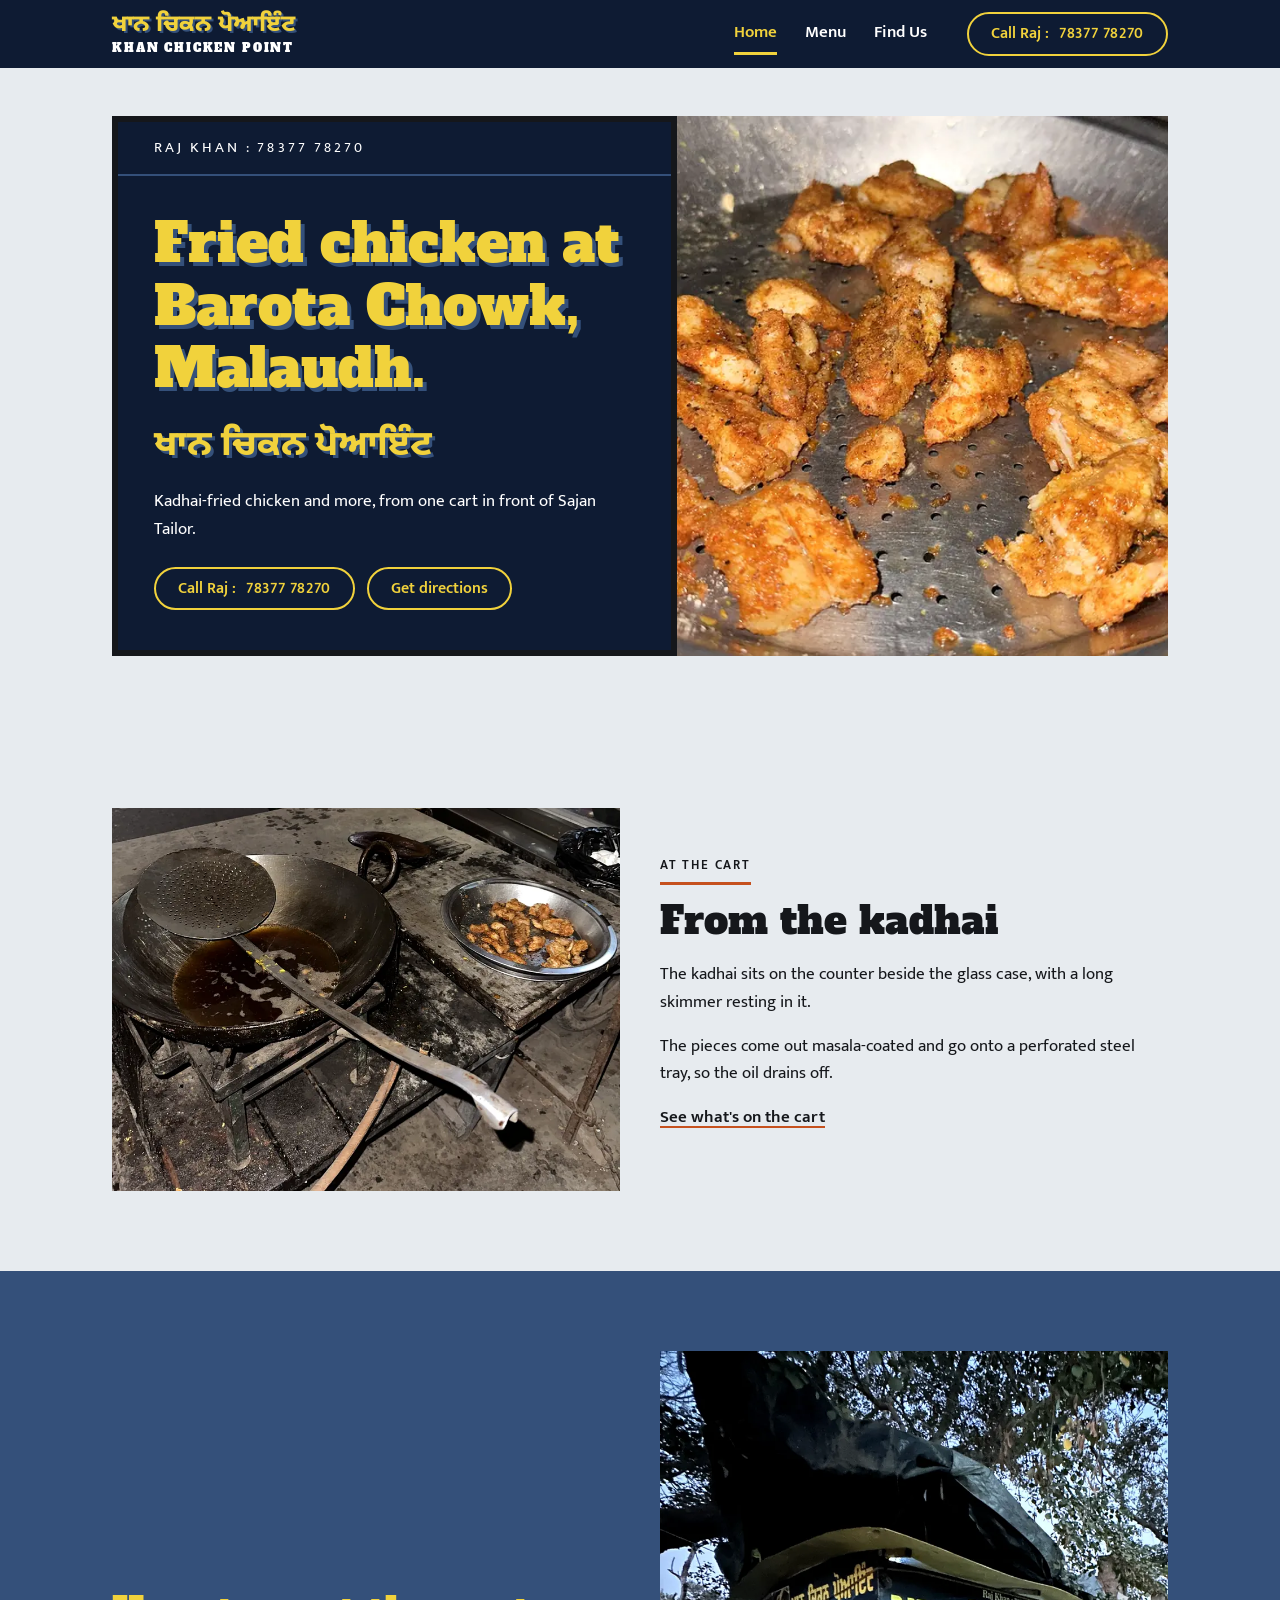
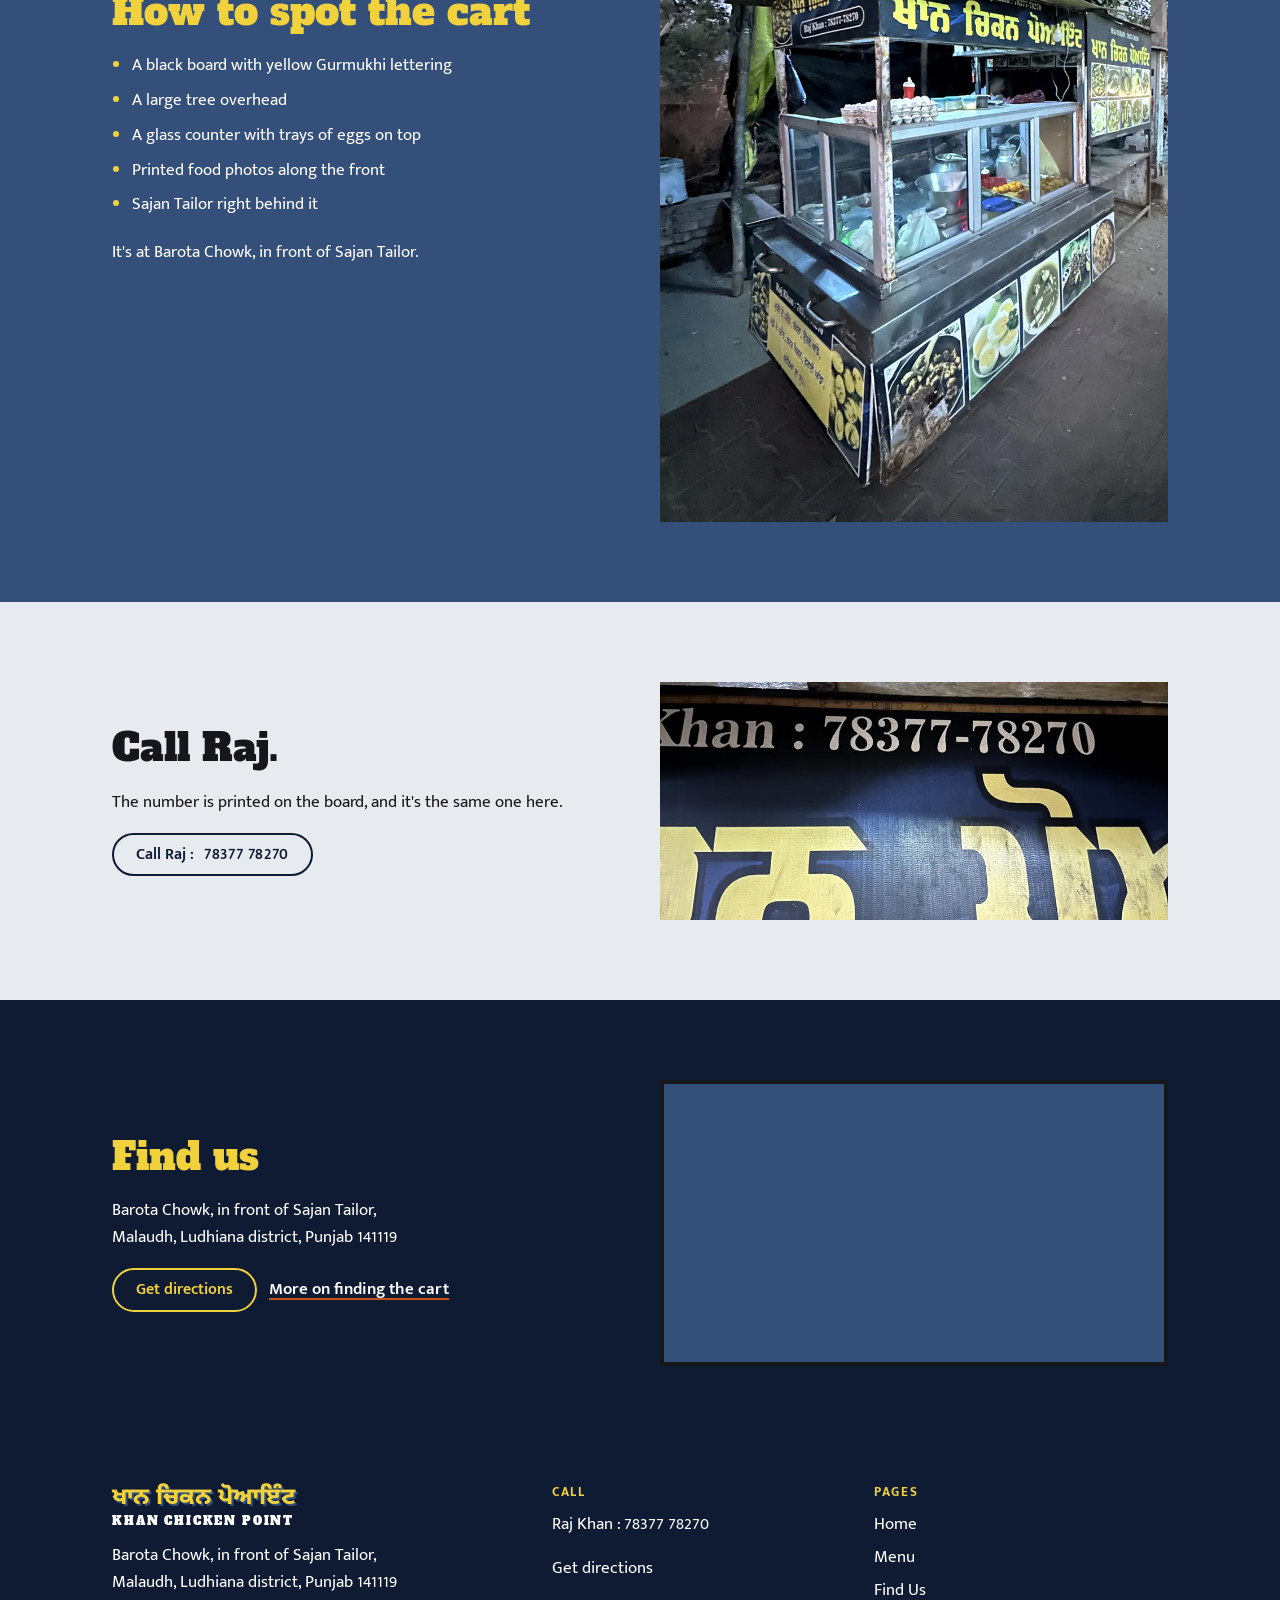
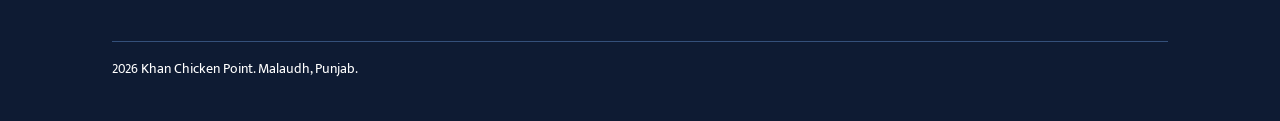
==== index.html @ a9053a90 "Build Khan Chicken Point site: home, menu, find us Co-Authored-By: Claude Sonnet 5.5 <noreply@anthro" ====
<!DOCTYPE html>
<html lang="en">
<head>
<meta charset="utf-8">
<meta name="viewport" content="width=device-width, initial-scale=1">
<title>Khan Chicken Point | Fried Chicken at Barota Chowk, Malaudh</title>
<meta name="description" content="Kadhai-fried chicken and more from one cart at Barota Chowk, Malaudh, in front of Sajan Tailor. Call Raj on 78377 78270.">
<meta property="og:type" content="website">
<meta property="og:title" content="Khan Chicken Point | Fried Chicken at Barota Chowk, Malaudh">
<meta property="og:description" content="Kadhai-fried chicken and more from one cart at Barota Chowk, Malaudh, in front of Sajan Tailor. Call Raj on 78377 78270.">
<meta property="og:image" content="og-image.jpg">
<meta name="twitter:card" content="summary_large_image">
<meta name="twitter:title" content="Khan Chicken Point | Fried Chicken at Barota Chowk, Malaudh">
<meta name="twitter:description" content="Kadhai-fried chicken and more from one cart at Barota Chowk, Malaudh, in front of Sajan Tailor. Call Raj on 78377 78270.">
<meta name="twitter:image" content="og-image.jpg">
<meta name="theme-color" content="#0E1B33">
<link rel="icon" type="image/png" sizes="32x32" href="favicon-32.png">
<link rel="apple-touch-icon" href="apple-touch-icon.png">
<link rel="preconnect" href="https://fonts.googleapis.com">
<link rel="preconnect" href="https://fonts.gstatic.com" crossorigin>
<link href="https://fonts.googleapis.com/css2?family=Alfa+Slab+One&family=Mukta+Mahee:wght@400;600&family=Noto+Sans+Gurmukhi:wght@800&display=swap" rel="stylesheet">
<link rel="stylesheet" href="styles.css">
<script type="application/ld+json">
{
  "@context": "https://schema.org",
  "@type": "FoodEstablishment",
  "name": "Khan Chicken Point",
  "telephone": "+91-78377-78270",
  "image": "og-image.jpg",
  "geo": { "@type": "GeoCoordinates", "latitude": 30.63662, "longitude": 75.93394 },
  "address": {
    "@type": "PostalAddress",
    "streetAddress": "Barota Chowk, in front of Sajan Tailor",
    "addressLocality": "Malaudh",
    "addressRegion": "Punjab",
    "postalCode": "141119",
    "addressCountry": "IN"
  }
}
</script>
</head>
<body>
<a class="skip-link" href="#main">Skip to main content</a>
<header class="site-header">
<div class="wrap">
<!-- FALLBACK WORDMARK: no real logo exists, replace if the client supplies one -->
<a class="wordmark" href="index.html" aria-label="Khan Chicken Point, home"><span class="wm-pa" lang="pa">ਖਾਨ ਚਿਕਨ ਪੋਆਇੰਟ</span><span class="wm-en">KHAN CHICKEN POINT</span></a>
<button class="nav-toggle" type="button" aria-expanded="false" aria-controls="site-nav">Menu</button>
<nav class="site-nav" id="site-nav" aria-label="Main">
<ul>
<li><a href="index.html">Home</a></li>
<li><a href="menu.html">Menu</a></li>
<li><a href="find-us.html">Find Us</a></li>
</ul>
</nav>
<a class="pill header-call" href="tel:+917837778270">Call Raj : <span class="num">78377 78270</span></a>
</div>
</header>
<main id="main">

<section class="hero" aria-labelledby="hero-title">
<div class="wrap">
<div class="hero-grid">
<div class="board">
<div class="board-strip rise">Raj Khan : 78377 78270</div>
<div class="board-body">
<h1 id="hero-title" class="rise d1">Fried chicken at Barota Chowk, Malaudh.</h1>
<p class="name-pa rise d1" lang="pa">ਖਾਨ ਚਿਕਨ ਪੋਆਇੰਟ</p>
<p class="lede rise d2">Kadhai-fried chicken and more, from one cart in front of Sajan Tailor.</p>
<div class="btn-row rise d2">
<a class="pill " href="tel:+917837778270">Call Raj : <span class="num">78377 78270</span></a>
<a class="pill" href="https://www.google.com/maps/dir/?api=1&destination=30.63662,75.93394">Get directions</a>
</div>
</div>
</div>
<picture class="photo hero-photo"><source type="image/webp" srcset="images/masala-fried-chicken-pieces-on-steel-tray-900.webp 900w, images/masala-fried-chicken-pieces-on-steel-tray.webp 1512w" sizes="(min-width: 900px) 45vw, 100vw"><img src="images/masala-fried-chicken-pieces-on-steel-tray.jpg" srcset="images/masala-fried-chicken-pieces-on-steel-tray-900.jpg 900w, images/masala-fried-chicken-pieces-on-steel-tray.jpg 1512w" sizes="(min-width: 900px) 45vw, 100vw" width="1512" height="1040" alt="Masala-coated fried chicken pieces on a perforated steel tray at Khan Chicken Point" loading="eager" fetchpriority="high"></picture>
</div>
</div>
</section>

<section class="section light" aria-labelledby="kadhai-title">
<div class="wrap split reveal">
<picture class="photo "><source type="image/webp" srcset="images/kadhai-and-fried-chicken-tray-on-stall-counter-900.webp 900w, images/kadhai-and-fried-chicken-tray-on-stall-counter.webp 1400w" sizes="(min-width: 700px) 45vw, 100vw"><img src="images/kadhai-and-fried-chicken-tray-on-stall-counter.jpg" srcset="images/kadhai-and-fried-chicken-tray-on-stall-counter-900.jpg 900w, images/kadhai-and-fried-chicken-tray-on-stall-counter.jpg 1400w" sizes="(min-width: 700px) 45vw, 100vw" width="1400" height="1056" alt="Black kadhai with a long-handled skimmer on the stall counter, and a steel tray of fried chicken beside it" loading="lazy"></picture>
<div>
<span class="eyebrow">At the cart</span>
<h2 id="kadhai-title">From the kadhai</h2>
<p>The kadhai sits on the counter beside the glass case, with a long skimmer resting in it.</p>
<p>The pieces come out masala-coated and go onto a perforated steel tray, so the oil drains off.</p>
<p><a class="link-plain" href="menu.html">See what's on the cart</a></p>
</div>
</div>
</section>

<section class="section dusk-bg" aria-labelledby="spot-title">
<div class="wrap split flip reveal">
<picture class="photo "><source type="image/webp" srcset="images/khan-chicken-point-stall-at-barota-chowk-dusk.webp 900w" sizes="(min-width: 700px) 40vw, 100vw"><img src="images/khan-chicken-point-stall-at-barota-chowk-dusk.jpg" srcset="images/khan-chicken-point-stall-at-barota-chowk-dusk.jpg 900w" sizes="(min-width: 700px) 40vw, 100vw" width="900" height="1366" alt="Khan Chicken Point cart under a big tree at Barota Chowk, with a black board and yellow Gurmukhi lettering" loading="lazy"></picture>
<div>
<h2 id="spot-title">How to spot the cart</h2>
<ul class="spot-list">
<li>A black board with yellow Gurmukhi lettering</li>
<li>A large tree overhead</li>
<li>A glass counter with trays of eggs on top</li>
<li>Printed food photos along the front</li>
<li>Sajan Tailor right behind it</li>
</ul>
<p>It's at Barota Chowk, in front of Sajan Tailor.</p>
</div>
</div>
</section>

<section class="section light" aria-labelledby="call-title">
<div class="wrap split reveal">
<div>
<h2 id="call-title">Call Raj.</h2>
<p>The number is printed on the board, and it's the same one here.</p>
<a class="pill pill-dark" href="tel:+917837778270">Call Raj : <span class="num">78377 78270</span></a>
</div>
<picture class="photo "><source type="image/webp" srcset="images/khan-chicken-point-board-with-phone-number-900.webp 900w, images/khan-chicken-point-board-with-phone-number.webp 1400w" sizes="(min-width: 700px) 45vw, 100vw"><img src="images/khan-chicken-point-board-with-phone-number.jpg" srcset="images/khan-chicken-point-board-with-phone-number-900.jpg 900w, images/khan-chicken-point-board-with-phone-number.jpg 1400w" sizes="(min-width: 700px) 45vw, 100vw" width="1400" height="657" alt="Close-up of the Khan Chicken Point board with the phone number 78377-78270 above the yellow lettering" loading="lazy"></picture>
</div>
</section>

<section class="section navy" aria-labelledby="find-title">
<div class="wrap split reveal">
<div>
<h2 id="find-title">Find us</h2>
<address class="address">Barota Chowk, in front of Sajan Tailor,<br>Malaudh, Ludhiana district, Punjab 141119</address>
<div class="btn-row">
<a class="pill" href="https://www.google.com/maps/dir/?api=1&destination=30.63662,75.93394">Get directions</a>
<a class="link-plain" href="find-us.html">More on finding the cart</a>
</div>
</div>
<div class="map-wrap"><iframe src="https://www.google.com/maps?q=30.63662,75.93394&output=embed" title="Map showing Khan Chicken Point at Barota Chowk, Malaudh" loading="lazy" referrerpolicy="no-referrer-when-downgrade" allowfullscreen></iframe></div>
</div>
</section>

</main>
<footer class="site-footer">
<div class="wrap">
<div class="footer-grid">
<div>
<!-- FALLBACK WORDMARK: no real logo exists, replace if the client supplies one -->
<p class="wordmark foot-mark"><span class="wm-pa" lang="pa">ਖਾਨ ਚਿਕਨ ਪੋਆਇੰਟ</span><span class="wm-en">KHAN CHICKEN POINT</span></p>
<address class="address">Barota Chowk, in front of Sajan Tailor,<br>Malaudh, Ludhiana district, Punjab 141119</address>
</div>
<div>
<h2>Call</h2>
<p><a href="tel:+917837778270">Raj Khan : 78377 78270</a></p>
<p><a href="https://www.google.com/maps/dir/?api=1&destination=30.63662,75.93394">Get directions</a></p>
</div>
<div>
<h2>Pages</h2>
<ul>
<li><a href="index.html">Home</a></li>
<li><a href="menu.html">Menu</a></li>
<li><a href="find-us.html">Find Us</a></li>
</ul>
</div>
</div>
<p class="legal">2026 Khan Chicken Point. Malaudh, Punjab.</p>
</div>
</footer>
<div class="call-bar">
<a class="pill " href="tel:+917837778270">Call Raj : <span class="num">78377 78270</span></a>
</div>
<script src="main.js" defer></script>
</body>
</html>
---- styles.css ----
/* Khan Chicken Point. Palette sampled from the cart: board, sign lettering, dusk sky, steel counter, masala coating, iron kadhai. */
:root {
  --board-navy: #0E1B33;
  --sign-yellow: #F1D23C;
  --dusk: #34507A;
  --steel: #E7EBEF;
  --masala: #C6511E;
  --kadhai: #15171B;
  --white: #FFFFFF;
  --maxw: 1120px;
  --gutter: 20px;
  --font-display: "Alfa Slab One", "Rockwell", "Georgia", serif;
  --font-gurmukhi: "Noto Sans Gurmukhi", "Mukta Mahee", "Raavi", sans-serif;
  --font-body: "Mukta Mahee", "Noto Sans Gurmukhi", "Raavi", system-ui, sans-serif;
}

*, *::before, *::after { box-sizing: border-box; }
html { -webkit-text-size-adjust: 100%; }
body {
  margin: 0;
  background: var(--steel);
  color: var(--kadhai);
  font-family: var(--font-body);
  font-size: 1.0625rem;
  line-height: 1.6;
}
img, picture { display: block; max-width: 100%; height: auto; }
a { color: inherit; }
h1, h2, h3 { margin: 0; line-height: 1.15; }
p { margin: 0 0 1em; }
[lang="pa"] { font-family: var(--font-gurmukhi); }

:focus-visible { outline: 3px solid var(--sign-yellow); outline-offset: 3px; }
.on-light :focus-visible, .light :focus-visible { outline-color: var(--board-navy); }

.skip-link {
  position: absolute; left: 8px; top: -60px; z-index: 100;
  background: var(--sign-yellow); color: var(--board-navy);
  padding: 10px 16px; font-weight: 600; text-decoration: none;
}
.skip-link:focus { top: 8px; }

.wrap { width: 100%; max-width: var(--maxw); margin: 0 auto; padding: 0 var(--gutter); }

/* ---------- Header ---------- */
.site-header { background: var(--board-navy); color: var(--white); position: relative; z-index: 20; }
.site-header .wrap { display: flex; align-items: center; justify-content: space-between; gap: 16px; min-height: 68px; }

.wordmark { display: inline-flex; flex-direction: column; text-decoration: none; line-height: 1; color: var(--sign-yellow); }
.wordmark .wm-pa {
  font-family: var(--font-gurmukhi); font-weight: 800; font-size: 1.45rem;
  text-shadow: 2px 2px 0 var(--dusk); letter-spacing: .01em;
}
.wordmark .wm-en {
  font-family: var(--font-display); font-size: .72rem; letter-spacing: .16em;
  color: var(--white); margin-top: 6px;
}

.nav-toggle {
  background: transparent; border: 2px solid var(--sign-yellow); color: var(--sign-yellow);
  font: 600 1rem var(--font-body); padding: 6px 14px; border-radius: 999px; cursor: pointer;
}
.nav-toggle[aria-expanded="true"] { background: var(--sign-yellow); color: var(--board-navy); }

.site-nav { display: none; position: absolute; left: 0; right: 0; top: 100%; background: var(--board-navy); border-top: 1px solid var(--dusk); padding: 8px var(--gutter) 20px; }
.site-nav.is-open { display: block; }
.site-nav ul { list-style: none; margin: 0; padding: 0; }
.site-nav a { display: block; padding: 14px 0; text-decoration: none; font-weight: 600; border-bottom: 1px solid var(--dusk); }
.site-nav a[aria-current="page"] { color: var(--sign-yellow); }
.site-nav a:hover { color: var(--sign-yellow); }
.pill.header-call { display: none; }

/* ---------- Buttons ---------- */
.pill {
  display: inline-flex; align-items: center; gap: 10px; flex-wrap: wrap;
  padding: 10px 22px; border: 2px solid var(--sign-yellow); border-radius: 999px;
  color: var(--sign-yellow); background: transparent; text-decoration: none;
  font-weight: 600; font-size: 1rem; line-height: 1.2;
  transition: background-color .2s, color .2s;
}
.pill:hover { background: var(--sign-yellow); color: var(--board-navy); }
.pill-dark { color: var(--board-navy); border-color: var(--board-navy); }
.pill-dark:hover { background: var(--board-navy); color: var(--sign-yellow); }
.pill .num { letter-spacing: .04em; }
.btn-row { display: flex; flex-wrap: wrap; gap: 12px; align-items: center; }
.link-plain { font-weight: 600; text-decoration: underline; text-decoration-thickness: 2px; text-underline-offset: 4px; text-decoration-color: var(--masala); transition: text-decoration-color .2s; }
.link-plain:hover { text-decoration-color: currentColor; }

/* ---------- Sections ---------- */
.section { padding: 56px 0; }
.light { background: var(--steel); color: var(--kadhai); }
.navy { background: var(--board-navy); color: var(--white); }
.dusk-bg { background: var(--dusk); color: var(--white); }
.eyebrow {
  display: inline-block; font-size: .8rem; font-weight: 600; letter-spacing: .14em; text-transform: uppercase;
  padding-bottom: 6px; margin-bottom: 14px; border-bottom: 3px solid var(--masala);
}
.eyebrow[lang="pa"] { letter-spacing: .02em; text-transform: none; font-size: 1.05rem; font-weight: 800; }
.section h2 { font-family: var(--font-display); font-weight: 400; font-size: clamp(1.7rem, 5vw, 2.4rem); margin-bottom: 18px; }
.navy h2, .dusk-bg h2 { color: var(--sign-yellow); }
.split { display: grid; gap: 28px; align-items: center; }
.photo { width: 100%; }
.photo img { width: 100%; }
.caption { font-size: .9rem; margin: 8px 0 0; opacity: .85; }
.spot-list { margin: 0 0 1.2em; padding-left: 1.2em; }
.spot-list li { margin-bottom: .45em; }
.spot-list li::marker { color: var(--sign-yellow); }

/* ---------- The Board (hero) ---------- */
.hero { background: var(--steel); padding: 28px 0 48px; }
.board { background: var(--board-navy); color: var(--white); border: 6px solid var(--kadhai); }
.board-strip {
  padding: 12px 20px; border-bottom: 2px solid var(--dusk);
  font-size: .95rem; letter-spacing: .2em; text-transform: uppercase;
}
.board-body { padding: 28px 20px 32px; }
.board h1 {
  font-family: var(--font-display); font-weight: 400; color: var(--sign-yellow);
  font-size: clamp(2rem, 8.5vw, 3.4rem); text-shadow: 4px 4px 0 var(--dusk); margin-bottom: 18px;
}
.board .name-pa {
  font-family: var(--font-gurmukhi); font-weight: 800; font-size: clamp(1.5rem, 5vw, 2.2rem);
  color: var(--sign-yellow); text-shadow: 3px 3px 0 var(--dusk); margin: 0 0 14px;
}
.board .lede { max-width: 34em; margin-bottom: 24px; }
.hero-photo { margin-top: 20px; }
.hero-photo img { width: 100%; }

/* ---------- Page titles ---------- */
.page-title { font-family: var(--font-display); font-weight: 400; font-size: clamp(2rem, 8vw, 3.2rem); color: var(--sign-yellow); text-shadow: 4px 4px 0 var(--dusk); }
.page-title.with-gap { margin-bottom: 28px; }
.after-title { margin-top: 16px; }
.top-gap { margin-top: 24px; }
.flush-top { padding-top: 0; }
.narrow { max-width: 880px; }
.foot-mark { margin: 0 0 14px; }

.photo-pair { display: grid; gap: 20px; margin-top: 28px; }
.photo-pair figure { margin: 0; }
.photo-pair .caption a { text-decoration-color: var(--masala); text-underline-offset: 3px; }
@media (min-width: 700px) { .photo-pair { grid-template-columns: 1fr 1fr; } }

/* ---------- Map ---------- */
.map-wrap { position: relative; width: 100%; aspect-ratio: 4 / 3; background: var(--dusk); border: 4px solid var(--kadhai); }
.map-wrap iframe { position: absolute; inset: 0; width: 100%; height: 100%; border: 0; }
.address { font-style: normal; margin: 0 0 1em; }
.address strong { font-weight: 600; }

/* ---------- Menu ---------- */
.menu-list { list-style: none; margin: 0 0 24px; padding: 0; border-top: 3px solid var(--kadhai); }
.menu-item { display: flex; justify-content: space-between; gap: 16px; padding: 16px 0; border-bottom: 1px solid var(--dusk); }
.menu-item h3 { font-family: var(--font-display); font-weight: 400; font-size: 1.3rem; margin-bottom: 4px; }
.menu-item p { margin: 0; }
.price { font-weight: 600; white-space: nowrap; }
.price:empty { display: none; }

/* ---------- Footer ---------- */
.site-footer { background: var(--board-navy); color: var(--white); padding: 40px 0 calc(40px + 84px + env(safe-area-inset-bottom)); }
.footer-grid { display: grid; gap: 28px; }
.site-footer h2 { font-family: var(--font-body); font-size: .8rem; letter-spacing: .14em; text-transform: uppercase; color: var(--sign-yellow); margin-bottom: 10px; }
.site-footer ul { list-style: none; margin: 0; padding: 0; }
.site-footer li { margin-bottom: 6px; }
.site-footer a { text-decoration: none; }
.site-footer a:hover { text-decoration: underline; text-decoration-color: var(--masala); text-decoration-thickness: 2px; text-underline-offset: 4px; }
.legal { margin: 28px 0 0; padding-top: 16px; border-top: 1px solid var(--dusk); font-size: .9rem; }

/* ---------- Mobile call bar ---------- */
.call-bar {
  position: fixed; left: 0; right: 0; bottom: 0; z-index: 50;
  background: var(--board-navy); border-top: 2px solid var(--dusk);
  padding: 12px var(--gutter) calc(12px + env(safe-area-inset-bottom));
  display: flex; justify-content: center;
}
.call-bar .pill { width: 100%; max-width: 420px; justify-content: center; }

/* ---------- Motion ---------- */
.js-motion .rise { animation: rise .6s ease-out both; }
.js-motion .rise.d1 { animation-delay: .1s; }
.js-motion .rise.d2 { animation-delay: .2s; }
@keyframes rise { from { opacity: 0; transform: translateY(8px); } to { opacity: 1; transform: none; } }
.reveal.reveal-pending { opacity: 0; transform: translateY(8px); }
.reveal { transition: opacity .6s ease-out, transform .6s ease-out; }

@media (prefers-reduced-motion: reduce) {
  *, *::before, *::after { animation: none !important; transition: none !important; scroll-behavior: auto !important; }
  .reveal.reveal-pending { opacity: 1; transform: none; }
}

/* ---------- Tablet ---------- */
@media (min-width: 700px) {
  .map-wrap { aspect-ratio: 16 / 9; }
  .split { grid-template-columns: 1fr 1fr; gap: 40px; }
  .footer-grid { grid-template-columns: 1.4fr 1fr 1fr; }
  .board-body { padding: 36px 36px 40px; }
  .board-strip { padding: 14px 36px; }
}

/* ---------- Desktop ---------- */
@media (min-width: 900px) {
  :root { --gutter: 32px; }
  .nav-toggle { display: none; }
  .site-nav { display: block; position: static; background: transparent; border: 0; padding: 0; margin-left: auto; }
  .site-nav ul { display: flex; gap: 28px; }
  .site-nav a { border: 0; padding: 6px 0; }
  .site-nav a[aria-current="page"] { border-bottom: 3px solid var(--sign-yellow); }
  .pill.header-call { display: inline-flex; margin-left: 24px; }
  .call-bar { display: none; }
  .site-footer { padding-bottom: 40px; }
  .section { padding: 80px 0; }
  .hero { padding: 48px 0 72px; }
  .hero-grid { display: grid; grid-template-columns: 1.15fr 1fr; gap: 0; align-items: stretch; }
  .hero-photo { margin-top: 0; }
  .hero-photo img { height: 100%; object-fit: cover; }
  .split.flip > :first-child { order: 2; }
}
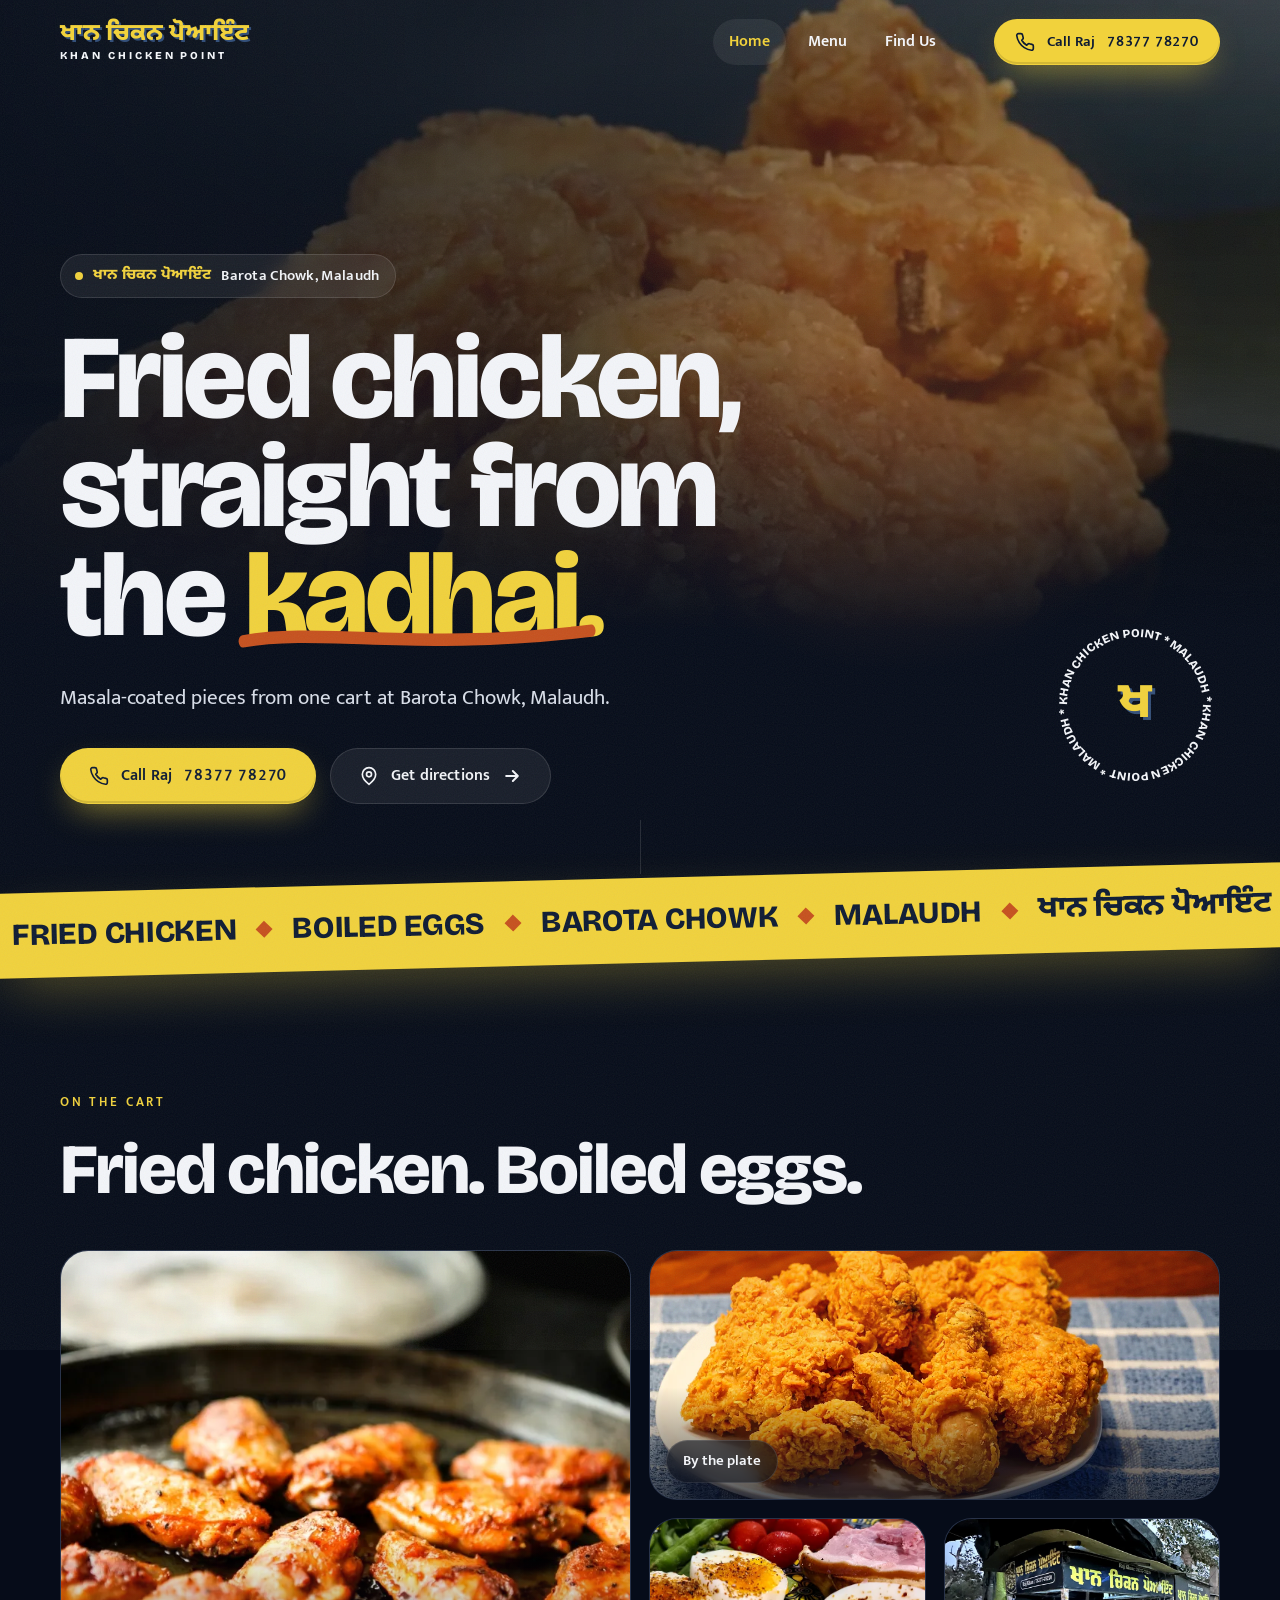
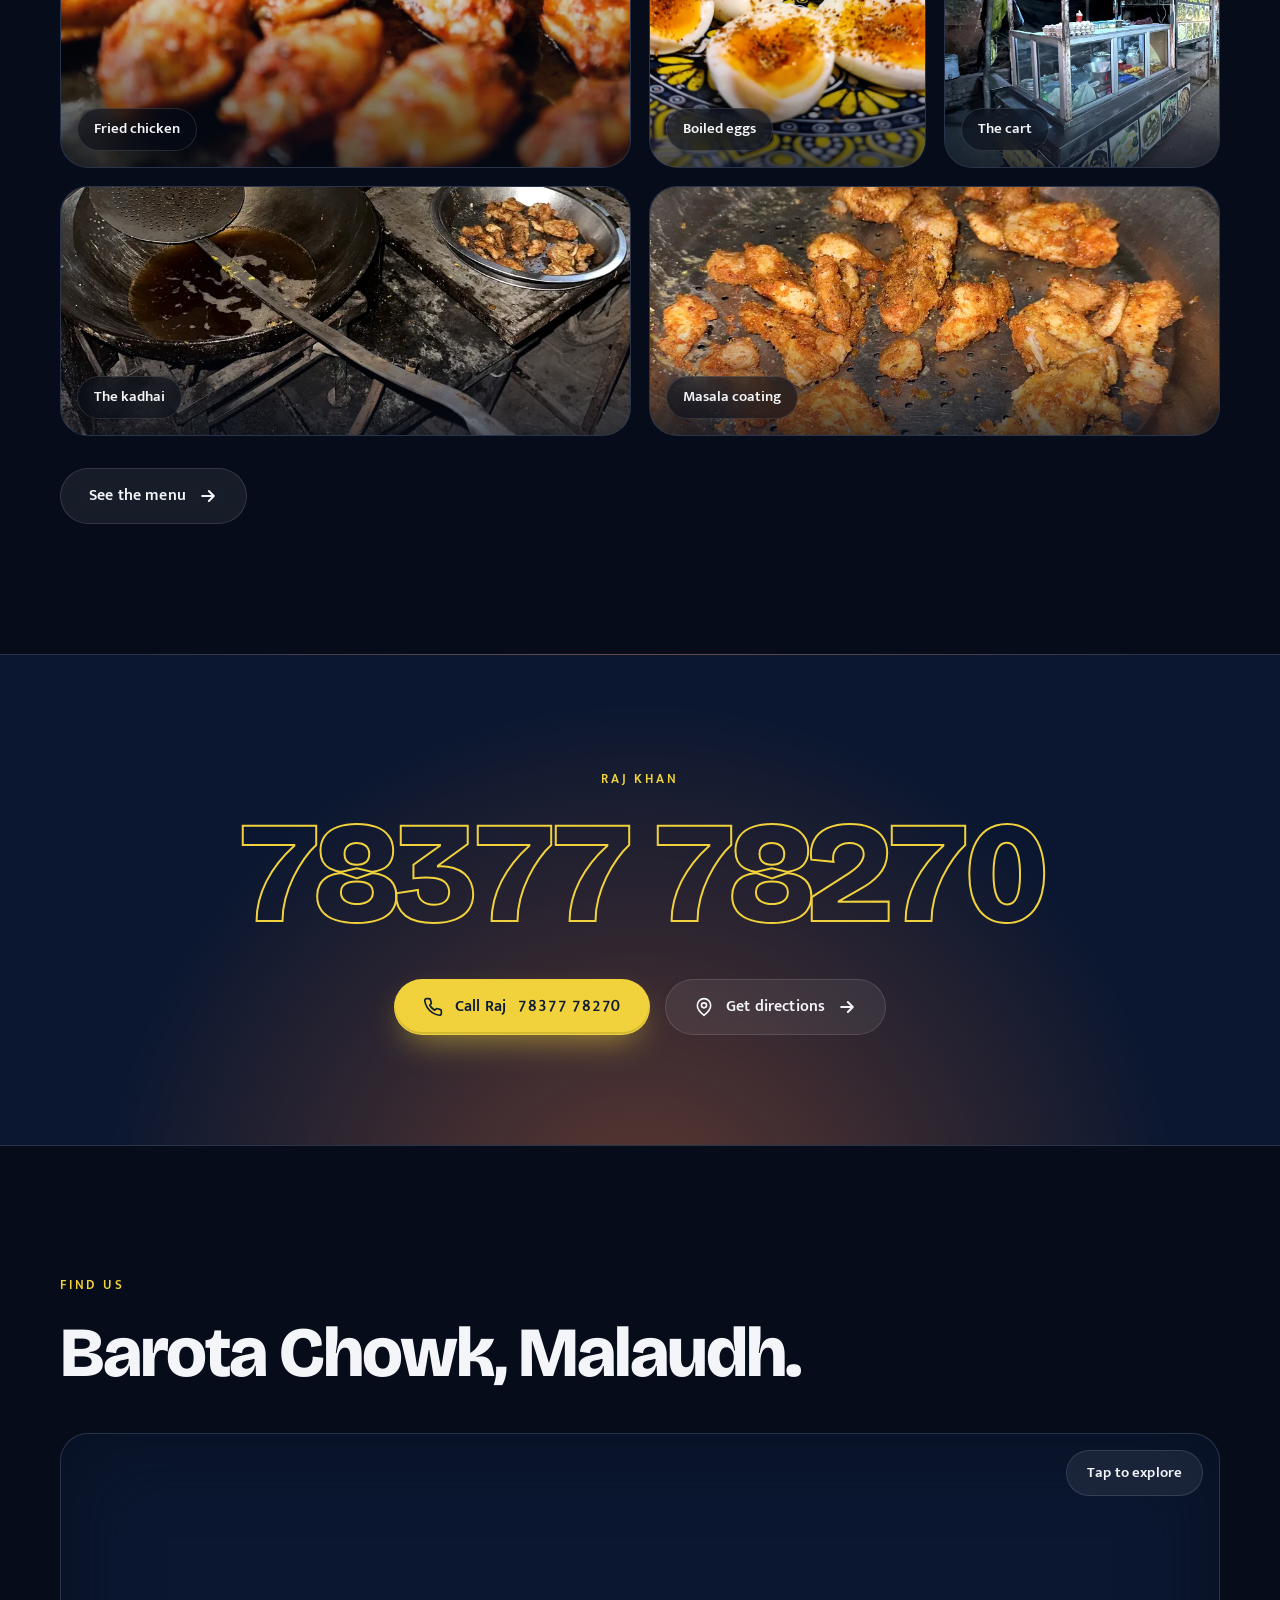
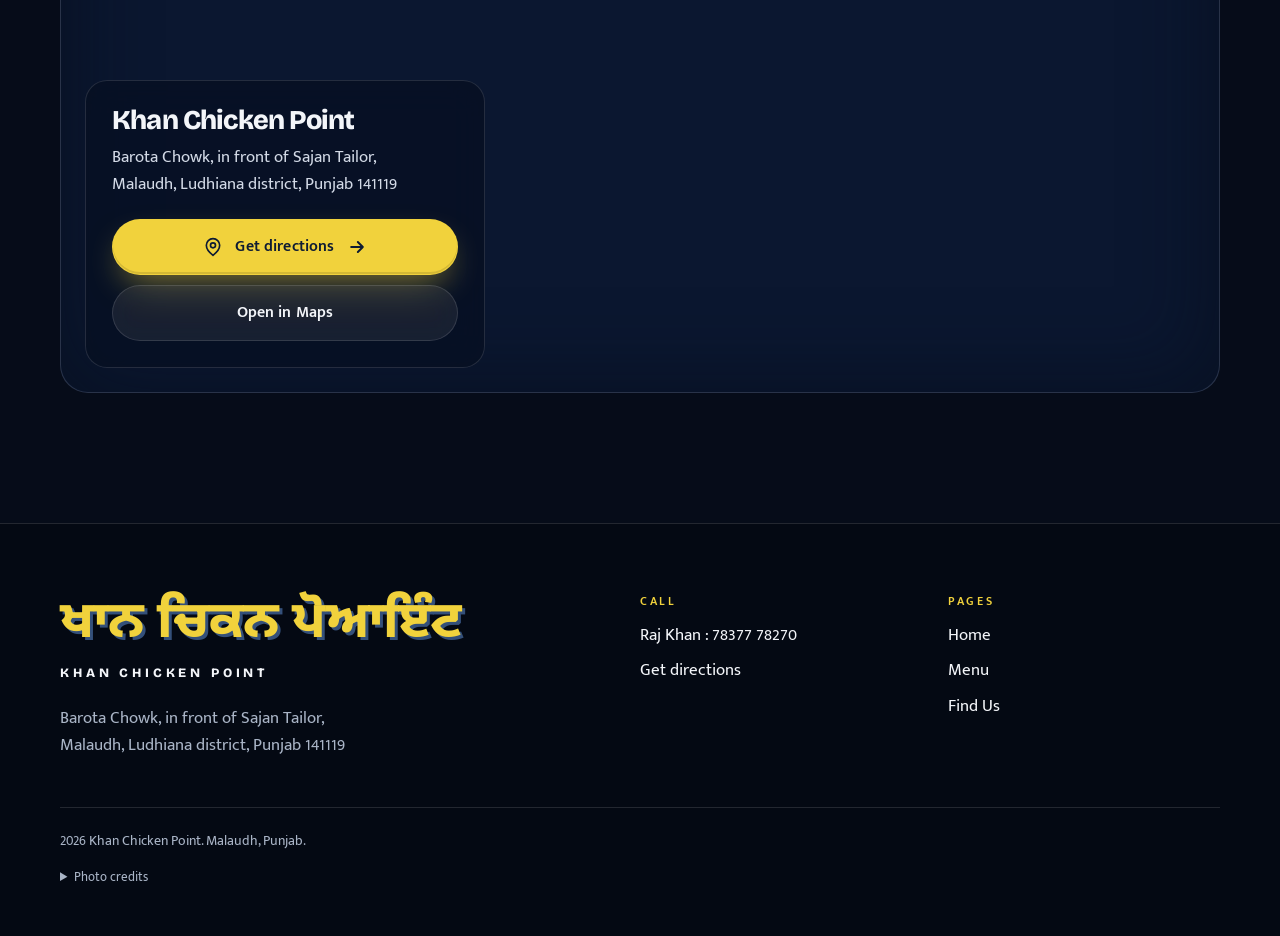
==== commit 74758d84: "Redesign: dark premium look, motion, dark map card, fried chicken photos Co-Authored-By: Claude Sonn" ====
--- a/index.html
+++ b/index.html
@@ -4,21 +4,21 @@
 <meta charset="utf-8">
 <meta name="viewport" content="width=device-width, initial-scale=1">
 <title>Khan Chicken Point | Fried Chicken at Barota Chowk, Malaudh</title>
-<meta name="description" content="Kadhai-fried chicken and more from one cart at Barota Chowk, Malaudh, in front of Sajan Tailor. Call Raj on 78377 78270.">
+<meta name="description" content="Kadhai-fried chicken and more from one cart at Barota Chowk, Malaudh. Call Raj on 78377 78270.">
 <meta property="og:type" content="website">
 <meta property="og:title" content="Khan Chicken Point | Fried Chicken at Barota Chowk, Malaudh">
-<meta property="og:description" content="Kadhai-fried chicken and more from one cart at Barota Chowk, Malaudh, in front of Sajan Tailor. Call Raj on 78377 78270.">
+<meta property="og:description" content="Kadhai-fried chicken and more from one cart at Barota Chowk, Malaudh. Call Raj on 78377 78270.">
 <meta property="og:image" content="og-image.jpg">
 <meta name="twitter:card" content="summary_large_image">
 <meta name="twitter:title" content="Khan Chicken Point | Fried Chicken at Barota Chowk, Malaudh">
-<meta name="twitter:description" content="Kadhai-fried chicken and more from one cart at Barota Chowk, Malaudh, in front of Sajan Tailor. Call Raj on 78377 78270.">
+<meta name="twitter:description" content="Kadhai-fried chicken and more from one cart at Barota Chowk, Malaudh. Call Raj on 78377 78270.">
 <meta name="twitter:image" content="og-image.jpg">
-<meta name="theme-color" content="#0E1B33">
+<meta name="theme-color" content="#060C19">
 <link rel="icon" type="image/png" sizes="32x32" href="favicon-32.png">
 <link rel="apple-touch-icon" href="apple-touch-icon.png">
 <link rel="preconnect" href="https://fonts.googleapis.com">
 <link rel="preconnect" href="https://fonts.gstatic.com" crossorigin>
-<link href="https://fonts.googleapis.com/css2?family=Alfa+Slab+One&family=Mukta+Mahee:wght@400;600&family=Noto+Sans+Gurmukhi:wght@800&display=swap" rel="stylesheet">
+<link href="https://fonts.googleapis.com/css2?family=Bricolage+Grotesque:wght@600;800&family=Mukta+Mahee:wght@400;600&family=Noto+Sans+Gurmukhi:wght@800&display=swap" rel="stylesheet">
 <link rel="stylesheet" href="styles.css">
 <script type="application/ld+json">
 {
@@ -41,11 +41,11 @@
 </head>
 <body>
 <a class="skip-link" href="#main">Skip to main content</a>
+<div class="progress" aria-hidden="true"></div>
 <header class="site-header">
 <div class="wrap">
 <!-- FALLBACK WORDMARK: no real logo exists, replace if the client supplies one -->
 <a class="wordmark" href="index.html" aria-label="Khan Chicken Point, home"><span class="wm-pa" lang="pa">ਖਾਨ ਚਿਕਨ ਪੋਆਇੰਟ</span><span class="wm-en">KHAN CHICKEN POINT</span></a>
-<button class="nav-toggle" type="button" aria-expanded="false" aria-controls="site-nav">Menu</button>
 <nav class="site-nav" id="site-nav" aria-label="Main">
 <ul>
 <li><a href="index.html">Home</a></li>
@@ -53,83 +53,86 @@
 <li><a href="find-us.html">Find Us</a></li>
 </ul>
 </nav>
-<a class="pill header-call" href="tel:+917837778270">Call Raj : <span class="num">78377 78270</span></a>
+<a class="btn btn-primary btn-sm header-call" href="tel:+917837778270"><svg class="ico" viewBox="0 0 24 24" fill="none" stroke="currentColor" stroke-width="2" stroke-linecap="round" stroke-linejoin="round" aria-hidden="true"><path d="M22 16.9v3a2 2 0 0 1-2.2 2 19.8 19.8 0 0 1-8.6-3.1 19.5 19.5 0 0 1-6-6A19.8 19.8 0 0 1 2.1 4.2 2 2 0 0 1 4.1 2h3a2 2 0 0 1 2 1.7c.1 1 .4 1.9.7 2.8a2 2 0 0 1-.5 2.1L8.1 9.9a16 16 0 0 0 6 6l1.3-1.3a2 2 0 0 1 2.1-.4c.9.3 1.8.6 2.8.7a2 2 0 0 1 1.7 2z"/></svg><span>Call Raj</span><span class="num">78377 78270</span></a>
+<button class="nav-toggle" type="button" aria-expanded="false" aria-controls="site-nav"><span class="bars" aria-hidden="true"></span><span class="visually-hidden">Open menu</span></button>
 </div>
 </header>
 <main id="main">
 
 <section class="hero" aria-labelledby="hero-title">
+<div class="hero-media"><picture><source type="image/webp" srcset="images/hero-fried-chicken-closeup.webp 1024w" sizes="100vw"><img src="images/hero-fried-chicken-closeup.jpg" srcset="images/hero-fried-chicken-closeup.jpg 1024w" sizes="100vw" width="1024" height="692" alt="Close-up of golden fried chicken pieces on a dark surface" loading="eager" fetchpriority="high"></picture></div>
 <div class="wrap">
-<div class="hero-grid">
-<div class="board">
-<div class="board-strip rise">Raj Khan : 78377 78270</div>
-<div class="board-body">
-<h1 id="hero-title" class="rise d1">Fried chicken at Barota Chowk, Malaudh.</h1>
-<p class="name-pa rise d1" lang="pa">ਖਾਨ ਚਿਕਨ ਪੋਆਇੰਟ</p>
-<p class="lede rise d2">Kadhai-fried chicken and more, from one cart in front of Sajan Tailor.</p>
-<div class="btn-row rise d2">
-<a class="pill " href="tel:+917837778270">Call Raj : <span class="num">78377 78270</span></a>
-<a class="pill" href="https://www.google.com/maps/dir/?api=1&destination=30.63662,75.93394">Get directions</a>
+<div class="chip rise d1"><span class="dot"></span><span lang="pa">ਖਾਨ ਚਿਕਨ ਪੋਆਇੰਟ</span><span>Barota Chowk, Malaudh</span></div>
+<h1 id="hero-title"><span class="line"><span>Fried chicken,</span></span><span class="line"><span>straight from</span></span><span class="line"><span>the <em>kadhai.<svg viewBox="0 0 300 20" preserveAspectRatio="none" aria-hidden="true"><path d="M4 12 C 70 4, 150 18, 296 6"/></svg></em></span></span></h1>
+<p class="sub rise d2">Masala-coated pieces from one cart at Barota Chowk, Malaudh.</p>
+<div class="btn-row rise d3">
+<a class="btn btn-primary pulse" href="tel:+917837778270"><svg class="ico" viewBox="0 0 24 24" fill="none" stroke="currentColor" stroke-width="2" stroke-linecap="round" stroke-linejoin="round" aria-hidden="true"><path d="M22 16.9v3a2 2 0 0 1-2.2 2 19.8 19.8 0 0 1-8.6-3.1 19.5 19.5 0 0 1-6-6A19.8 19.8 0 0 1 2.1 4.2 2 2 0 0 1 4.1 2h3a2 2 0 0 1 2 1.7c.1 1 .4 1.9.7 2.8a2 2 0 0 1-.5 2.1L8.1 9.9a16 16 0 0 0 6 6l1.3-1.3a2 2 0 0 1 2.1-.4c.9.3 1.8.6 2.8.7a2 2 0 0 1 1.7 2z"/></svg><span>Call Raj</span><span class="num">78377 78270</span></a>
+<a class="btn btn-ghost" href="https://www.google.com/maps/dir/?api=1&destination=30.63662,75.93394"><svg class="ico" viewBox="0 0 24 24" fill="none" stroke="currentColor" stroke-width="2" stroke-linecap="round" stroke-linejoin="round" aria-hidden="true"><path d="M20 10c0 6-8 12-8 12S4 16 4 10a8 8 0 0 1 16 0z"/><circle cx="12" cy="10" r="3"/></svg><span>Get directions</span><svg class="ico arrow" viewBox="0 0 24 24" fill="none" stroke="currentColor" stroke-width="2.4" stroke-linecap="round" stroke-linejoin="round" aria-hidden="true"><path d="M5 12h14M13 6l6 6-6 6"/></svg></a>
 </div>
 </div>
+<div class="hero-badge" aria-hidden="true">
+<svg viewBox="0 0 200 200"><defs><path id="circ" d="M100,100 m-80,0 a80,80 0 1,1 160,0 a80,80 0 1,1 -160,0"/></defs><text font-family="Bricolage Grotesque, sans-serif" font-weight="800" font-size="14" fill="#F3F5F9" textLength="497" lengthAdjust="spacing"><textPath href="#circ">KHAN CHICKEN POINT * MALAUDH * KHAN CHICKEN POINT * MALAUDH * </textPath></text></svg>
+<span class="core" lang="pa">ਖ</span>
 </div>
-<picture class="photo hero-photo"><source type="image/webp" srcset="images/masala-fried-chicken-pieces-on-steel-tray-900.webp 900w, images/masala-fried-chicken-pieces-on-steel-tray.webp 1512w" sizes="(min-width: 900px) 45vw, 100vw"><img src="images/masala-fried-chicken-pieces-on-steel-tray.jpg" srcset="images/masala-fried-chicken-pieces-on-steel-tray-900.jpg 900w, images/masala-fried-chicken-pieces-on-steel-tray.jpg 1512w" sizes="(min-width: 900px) 45vw, 100vw" width="1512" height="1040" alt="Masala-coated fried chicken pieces on a perforated steel tray at Khan Chicken Point" loading="eager" fetchpriority="high"></picture>
+<div class="scroll-cue" aria-hidden="true"></div>
+</section>
+
+<div class="marquee" aria-hidden="true">
+<div class="marquee-track">
+<div class="marquee-group"><span>Fried chicken</span><i></i><span>Boiled eggs</span><i></i><span>Barota Chowk</span><i></i><span>Malaudh</span><i></i><span lang="pa">ਖਾਨ ਚਿਕਨ ਪੋਆਇੰਟ</span><i></i><span>Fried chicken</span><i></i><span>Boiled eggs</span><i></i><span>Barota Chowk</span><i></i><span>Malaudh</span><i></i><span lang="pa">ਖਾਨ ਚਿਕਨ ਪੋਆਇੰਟ</span><i></i></div>
+<div class="marquee-group"><span>Fried chicken</span><i></i><span>Boiled eggs</span><i></i><span>Barota Chowk</span><i></i><span>Malaudh</span><i></i><span lang="pa">ਖਾਨ ਚਿਕਨ ਪੋਆਇੰਟ</span><i></i><span>Fried chicken</span><i></i><span>Boiled eggs</span><i></i><span>Barota Chowk</span><i></i><span>Malaudh</span><i></i><span lang="pa">ਖਾਨ ਚਿਕਨ ਪੋਆਇੰਟ</span><i></i></div>
+</div>
+</div>
+
+<section class="section" aria-labelledby="cart-title">
+<div class="wrap">
+<div class="section-head reveal">
+<span class="eyebrow">On the cart</span>
+<h2 id="cart-title">Fried chicken. Boiled eggs.</h2>
+</div>
+<div class="bento stagger">
+<figure class="tile t-a reveal"><picture><source type="image/webp" srcset="images/masala-chicken-wings-in-pan.webp 1024w" sizes="(min-width: 900px) 50vw, 100vw"><img src="images/masala-chicken-wings-in-pan.jpg" srcset="images/masala-chicken-wings-in-pan.jpg 1024w" sizes="(min-width: 900px) 50vw, 100vw" width="1024" height="683" alt="Red-orange masala chicken wings cooking in a black pan" loading="lazy" decoding="async"></picture><figcaption>Fried chicken</figcaption></figure>
+<figure class="tile t-b reveal"><picture><source type="image/webp" srcset="images/fried-chicken-on-plate.webp 1024w" sizes="(min-width: 900px) 50vw, 100vw"><img src="images/fried-chicken-on-plate.jpg" srcset="images/fried-chicken-on-plate.jpg 1024w" sizes="(min-width: 900px) 50vw, 100vw" width="1024" height="512" alt="Golden fried chicken pieces on a white plate" loading="lazy" decoding="async"></picture><figcaption>By the plate</figcaption></figure>
+<figure class="tile t-c reveal"><picture><source type="image/webp" srcset="images/halved-boiled-eggs-with-spice.webp 933w" sizes="(min-width: 900px) 25vw, 50vw"><img src="images/halved-boiled-eggs-with-spice.jpg" srcset="images/halved-boiled-eggs-with-spice.jpg 933w" sizes="(min-width: 900px) 25vw, 50vw" width="933" height="594" alt="Halved boiled eggs with golden yolks and a sprinkle of spice" loading="lazy" decoding="async"></picture><figcaption>Boiled eggs</figcaption></figure>
+<figure class="tile t-d reveal"><picture><source type="image/webp" srcset="images/khan-chicken-point-stall-at-barota-chowk-dusk.webp 900w" sizes="(min-width: 900px) 25vw, 50vw"><img src="images/khan-chicken-point-stall-at-barota-chowk-dusk.jpg" srcset="images/khan-chicken-point-stall-at-barota-chowk-dusk.jpg 900w" sizes="(min-width: 900px) 25vw, 50vw" width="900" height="1366" alt="Khan Chicken Point cart under a big tree at Barota Chowk, with a black board and yellow Gurmukhi lettering" loading="lazy" decoding="async"></picture><figcaption>The cart</figcaption></figure>
+<figure class="tile t-e reveal"><picture><source type="image/webp" srcset="images/kadhai-and-fried-chicken-tray-on-stall-counter-900.webp 900w, images/kadhai-and-fried-chicken-tray-on-stall-counter.webp 1400w" sizes="(min-width: 900px) 50vw, 50vw"><img src="images/kadhai-and-fried-chicken-tray-on-stall-counter.jpg" srcset="images/kadhai-and-fried-chicken-tray-on-stall-counter-900.jpg 900w, images/kadhai-and-fried-chicken-tray-on-stall-counter.jpg 1400w" sizes="(min-width: 900px) 50vw, 50vw" width="1400" height="1056" alt="Black kadhai with a long-handled skimmer on the stall counter, and a steel tray of fried chicken beside it" loading="lazy" decoding="async"></picture><figcaption>The kadhai</figcaption></figure>
+<figure class="tile t-f reveal"><picture><source type="image/webp" srcset="images/masala-fried-chicken-pieces-on-steel-tray-900.webp 900w, images/masala-fried-chicken-pieces-on-steel-tray.webp 1512w" sizes="(min-width: 900px) 50vw, 50vw"><img src="images/masala-fried-chicken-pieces-on-steel-tray.jpg" srcset="images/masala-fried-chicken-pieces-on-steel-tray-900.jpg 900w, images/masala-fried-chicken-pieces-on-steel-tray.jpg 1512w" sizes="(min-width: 900px) 50vw, 50vw" width="1512" height="1040" alt="Masala-coated fried chicken pieces on a perforated steel tray at Khan Chicken Point" loading="lazy" decoding="async"></picture><figcaption>Masala coating</figcaption></figure>
+</div>
+<div class="btn-row reveal">
+<a class="btn btn-ghost" href="menu.html"><span>See the menu</span><svg class="ico arrow" viewBox="0 0 24 24" fill="none" stroke="currentColor" stroke-width="2.4" stroke-linecap="round" stroke-linejoin="round" aria-hidden="true"><path d="M5 12h14M13 6l6 6-6 6"/></svg></a>
 </div>
 </div>
 </section>
 
-<section class="section light" aria-labelledby="kadhai-title">
-<div class="wrap split reveal">
-<picture class="photo "><source type="image/webp" srcset="images/kadhai-and-fried-chicken-tray-on-stall-counter-900.webp 900w, images/kadhai-and-fried-chicken-tray-on-stall-counter.webp 1400w" sizes="(min-width: 700px) 45vw, 100vw"><img src="images/kadhai-and-fried-chicken-tray-on-stall-counter.jpg" srcset="images/kadhai-and-fried-chicken-tray-on-stall-counter-900.jpg 900w, images/kadhai-and-fried-chicken-tray-on-stall-counter.jpg 1400w" sizes="(min-width: 700px) 45vw, 100vw" width="1400" height="1056" alt="Black kadhai with a long-handled skimmer on the stall counter, and a steel tray of fried chicken beside it" loading="lazy"></picture>
-<div>
-<span class="eyebrow">At the cart</span>
-<h2 id="kadhai-title">From the kadhai</h2>
-<p>The kadhai sits on the counter beside the glass case, with a long skimmer resting in it.</p>
-<p>The pieces come out masala-coated and go onto a perforated steel tray, so the oil drains off.</p>
-<p><a class="link-plain" href="menu.html">See what's on the cart</a></p>
+<section class="call-band" aria-labelledby="call-title">
+<div class="wrap reveal">
+<span class="eyebrow" id="call-title">Raj Khan</span>
+<a class="big-num" href="tel:+917837778270" aria-label="Call Raj on 78377 78270">78377 78270</a>
+<div class="btn-row">
+<a class="btn btn-primary" href="tel:+917837778270"><svg class="ico" viewBox="0 0 24 24" fill="none" stroke="currentColor" stroke-width="2" stroke-linecap="round" stroke-linejoin="round" aria-hidden="true"><path d="M22 16.9v3a2 2 0 0 1-2.2 2 19.8 19.8 0 0 1-8.6-3.1 19.5 19.5 0 0 1-6-6A19.8 19.8 0 0 1 2.1 4.2 2 2 0 0 1 4.1 2h3a2 2 0 0 1 2 1.7c.1 1 .4 1.9.7 2.8a2 2 0 0 1-.5 2.1L8.1 9.9a16 16 0 0 0 6 6l1.3-1.3a2 2 0 0 1 2.1-.4c.9.3 1.8.6 2.8.7a2 2 0 0 1 1.7 2z"/></svg><span>Call Raj</span><span class="num">78377 78270</span></a>
+<a class="btn btn-ghost" href="https://www.google.com/maps/dir/?api=1&destination=30.63662,75.93394"><svg class="ico" viewBox="0 0 24 24" fill="none" stroke="currentColor" stroke-width="2" stroke-linecap="round" stroke-linejoin="round" aria-hidden="true"><path d="M20 10c0 6-8 12-8 12S4 16 4 10a8 8 0 0 1 16 0z"/><circle cx="12" cy="10" r="3"/></svg><span>Get directions</span><svg class="ico arrow" viewBox="0 0 24 24" fill="none" stroke="currentColor" stroke-width="2.4" stroke-linecap="round" stroke-linejoin="round" aria-hidden="true"><path d="M5 12h14M13 6l6 6-6 6"/></svg></a>
 </div>
 </div>
 </section>
 
-<section class="section dusk-bg" aria-labelledby="spot-title">
-<div class="wrap split flip reveal">
-<picture class="photo "><source type="image/webp" srcset="images/khan-chicken-point-stall-at-barota-chowk-dusk.webp 900w" sizes="(min-width: 700px) 40vw, 100vw"><img src="images/khan-chicken-point-stall-at-barota-chowk-dusk.jpg" srcset="images/khan-chicken-point-stall-at-barota-chowk-dusk.jpg 900w" sizes="(min-width: 700px) 40vw, 100vw" width="900" height="1366" alt="Khan Chicken Point cart under a big tree at Barota Chowk, with a black board and yellow Gurmukhi lettering" loading="lazy"></picture>
-<div>
-<h2 id="spot-title">How to spot the cart</h2>
-<ul class="spot-list">
-<li>A black board with yellow Gurmukhi lettering</li>
-<li>A large tree overhead</li>
-<li>A glass counter with trays of eggs on top</li>
-<li>Printed food photos along the front</li>
-<li>Sajan Tailor right behind it</li>
-</ul>
-<p>It's at Barota Chowk, in front of Sajan Tailor.</p>
+<section class="section" aria-labelledby="find-title">
+<div class="wrap">
+<div class="section-head reveal">
+<span class="eyebrow">Find us</span>
+<h2 id="find-title">Barota Chowk, Malaudh.</h2>
+</div>
+<div class="reveal"><div class="map-card locked">
+<iframe src="https://www.google.com/maps?q=30.63662,75.93394&output=embed" title="Map showing Khan Chicken Point at Barota Chowk, Malaudh" loading="lazy" referrerpolicy="no-referrer-when-downgrade"></iframe>
+<button class="btn btn-ghost btn-sm map-unlock" type="button">Tap to explore</button>
+<div class="map-info">
+<h3>Khan Chicken Point</h3>
+<address>Barota Chowk, in front of Sajan Tailor,<br>Malaudh, Ludhiana district, Punjab 141119</address>
+<div class="btn-row">
+<a class="btn btn-primary" href="https://www.google.com/maps/dir/?api=1&destination=30.63662,75.93394"><svg class="ico" viewBox="0 0 24 24" fill="none" stroke="currentColor" stroke-width="2" stroke-linecap="round" stroke-linejoin="round" aria-hidden="true"><path d="M20 10c0 6-8 12-8 12S4 16 4 10a8 8 0 0 1 16 0z"/><circle cx="12" cy="10" r="3"/></svg><span>Get directions</span><svg class="ico arrow" viewBox="0 0 24 24" fill="none" stroke="currentColor" stroke-width="2.4" stroke-linecap="round" stroke-linejoin="round" aria-hidden="true"><path d="M5 12h14M13 6l6 6-6 6"/></svg></a>
+<a class="btn btn-ghost" href="https://www.google.com/maps/search/?api=1&query=30.63662,75.93394">Open in Maps</a>
 </div>
 </div>
-</section>
-
-<section class="section light" aria-labelledby="call-title">
-<div class="wrap split reveal">
-<div>
-<h2 id="call-title">Call Raj.</h2>
-<p>The number is printed on the board, and it's the same one here.</p>
-<a class="pill pill-dark" href="tel:+917837778270">Call Raj : <span class="num">78377 78270</span></a>
-</div>
-<picture class="photo "><source type="image/webp" srcset="images/khan-chicken-point-board-with-phone-number-900.webp 900w, images/khan-chicken-point-board-with-phone-number.webp 1400w" sizes="(min-width: 700px) 45vw, 100vw"><img src="images/khan-chicken-point-board-with-phone-number.jpg" srcset="images/khan-chicken-point-board-with-phone-number-900.jpg 900w, images/khan-chicken-point-board-with-phone-number.jpg 1400w" sizes="(min-width: 700px) 45vw, 100vw" width="1400" height="657" alt="Close-up of the Khan Chicken Point board with the phone number 78377-78270 above the yellow lettering" loading="lazy"></picture>
-</div>
-</section>
-
-<section class="section navy" aria-labelledby="find-title">
-<div class="wrap split reveal">
-<div>
-<h2 id="find-title">Find us</h2>
-<address class="address">Barota Chowk, in front of Sajan Tailor,<br>Malaudh, Ludhiana district, Punjab 141119</address>
-<div class="btn-row">
-<a class="pill" href="https://www.google.com/maps/dir/?api=1&destination=30.63662,75.93394">Get directions</a>
-<a class="link-plain" href="find-us.html">More on finding the cart</a>
-</div>
-</div>
-<div class="map-wrap"><iframe src="https://www.google.com/maps?q=30.63662,75.93394&output=embed" title="Map showing Khan Chicken Point at Barota Chowk, Malaudh" loading="lazy" referrerpolicy="no-referrer-when-downgrade" allowfullscreen></iframe></div>
+</div></div>
 </div>
 </section>
 
@@ -137,15 +140,18 @@
 <footer class="site-footer">
 <div class="wrap">
 <div class="footer-grid">
-<div>
+<div class="footer-brand">
 <!-- FALLBACK WORDMARK: no real logo exists, replace if the client supplies one -->
-<p class="wordmark foot-mark"><span class="wm-pa" lang="pa">ਖਾਨ ਚਿਕਨ ਪੋਆਇੰਟ</span><span class="wm-en">KHAN CHICKEN POINT</span></p>
-<address class="address">Barota Chowk, in front of Sajan Tailor,<br>Malaudh, Ludhiana district, Punjab 141119</address>
+<span class="wm-big" lang="pa">ਖਾਨ ਚਿਕਨ ਪੋਆਇੰਟ</span>
+<span class="wm-sub">KHAN CHICKEN POINT</span>
+<address>Barota Chowk, in front of Sajan Tailor,<br>Malaudh, Ludhiana district, Punjab 141119</address>
 </div>
 <div>
 <h2>Call</h2>
-<p><a href="tel:+917837778270">Raj Khan : 78377 78270</a></p>
-<p><a href="https://www.google.com/maps/dir/?api=1&destination=30.63662,75.93394">Get directions</a></p>
+<ul>
+<li><a href="tel:+917837778270">Raj Khan : 78377 78270</a></li>
+<li><a href="https://www.google.com/maps/dir/?api=1&destination=30.63662,75.93394">Get directions</a></li>
+</ul>
 </div>
 <div>
 <h2>Pages</h2>
@@ -157,10 +163,20 @@
 </div>
 </div>
 <p class="legal">2026 Khan Chicken Point. Malaudh, Punjab.</p>
+<details class="credits">
+<summary>Photo credits</summary>
+<ul>
+<li>Cart, kadhai, board and plate photos: Khan Chicken Point.</li>
+<li>Fried chicken close-up and masala wings: rawpixel, CC0 (<a href="https://www.rawpixel.com/image/5937247/free-public-domain-cc0-photo">1</a>, <a href="https://www.rawpixel.com/image/5968196/cooking-chicken-wings">2</a>).</li>
+<li>Fried chicken on a plate: Flickr user f0976531950131, public domain (<a href="https://www.flickr.com/photos/203130278@N08/54970438978">source</a>).</li>
+<li>Halved boiled eggs: David Jackmanson, <a href="https://creativecommons.org/licenses/by/2.0/">CC BY 2.0</a> (<a href="https://www.flickr.com/photos/58301516@N00/54417578567">source</a>).</li>
+</ul>
+</details>
 </div>
 </footer>
 <div class="call-bar">
-<a class="pill " href="tel:+917837778270">Call Raj : <span class="num">78377 78270</span></a>
+<a class="btn btn-primary pulse" href="tel:+917837778270"><svg class="ico" viewBox="0 0 24 24" fill="none" stroke="currentColor" stroke-width="2" stroke-linecap="round" stroke-linejoin="round" aria-hidden="true"><path d="M22 16.9v3a2 2 0 0 1-2.2 2 19.8 19.8 0 0 1-8.6-3.1 19.5 19.5 0 0 1-6-6A19.8 19.8 0 0 1 2.1 4.2 2 2 0 0 1 4.1 2h3a2 2 0 0 1 2 1.7c.1 1 .4 1.9.7 2.8a2 2 0 0 1-.5 2.1L8.1 9.9a16 16 0 0 0 6 6l1.3-1.3a2 2 0 0 1 2.1-.4c.9.3 1.8.6 2.8.7a2 2 0 0 1 1.7 2z"/></svg><span>Call Raj</span><span class="num">78377 78270</span></a>
+<a class="btn btn-ghost" href="https://www.google.com/maps/dir/?api=1&destination=30.63662,75.93394" aria-label="Get directions"><svg class="ico" viewBox="0 0 24 24" fill="none" stroke="currentColor" stroke-width="2" stroke-linecap="round" stroke-linejoin="round" aria-hidden="true"><path d="M20 10c0 6-8 12-8 12S4 16 4 10a8 8 0 0 1 16 0z"/><circle cx="12" cy="10" r="3"/></svg></a>
 </div>
 <script src="main.js" defer></script>
 </body>
--- a/styles.css
+++ b/styles.css
@@ -1,215 +1,305 @@
-/* Khan Chicken Point. Palette sampled from the cart: board, sign lettering, dusk sky, steel counter, masala coating, iron kadhai. */
+/* Khan Chicken Point. Dark, premium, motion-led. Brand colours come from the cart: board navy, sign yellow, masala orange. */
 :root {
+  --bg: #060C19;
+  --bg-2: #0B1730;
   --board-navy: #0E1B33;
   --sign-yellow: #F1D23C;
   --dusk: #34507A;
+  --masala: #C6511E;
+  --ember: #FF7A33;
   --steel: #E7EBEF;
-  --masala: #C6511E;
-  --kadhai: #15171B;
-  --white: #FFFFFF;
-  --maxw: 1120px;
+  --text: #F3F5F9;
+  --muted: #A9B4C6;
+  --line: rgba(255, 255, 255, .12);
+  --glass: rgba(255, 255, 255, .07);
+  --radius: 28px;
+  --maxw: 1240px;
   --gutter: 20px;
-  --font-display: "Alfa Slab One", "Rockwell", "Georgia", serif;
+  --ease: cubic-bezier(.22, 1, .36, 1);
+  --font-display: "Bricolage Grotesque", "Helvetica Neue", Arial, sans-serif;
   --font-gurmukhi: "Noto Sans Gurmukhi", "Mukta Mahee", "Raavi", sans-serif;
   --font-body: "Mukta Mahee", "Noto Sans Gurmukhi", "Raavi", system-ui, sans-serif;
 }
 
 *, *::before, *::after { box-sizing: border-box; }
-html { -webkit-text-size-adjust: 100%; }
+html { -webkit-text-size-adjust: 100%; overflow-x: clip; }
 body {
-  margin: 0;
-  background: var(--steel);
-  color: var(--kadhai);
-  font-family: var(--font-body);
-  font-size: 1.0625rem;
-  line-height: 1.6;
-}
-img, picture { display: block; max-width: 100%; height: auto; }
+  margin: 0; background: var(--bg); color: var(--text);
+  font-family: var(--font-body); font-size: 1.0625rem; line-height: 1.6;
+  overflow-x: clip;
+}
+img, picture, svg { display: block; max-width: 100%; }
+img { height: auto; }
 a { color: inherit; }
-h1, h2, h3 { margin: 0; line-height: 1.15; }
+h1, h2, h3 { margin: 0; font-family: var(--font-display); font-weight: 800; line-height: 1; letter-spacing: -.03em; }
 p { margin: 0 0 1em; }
 [lang="pa"] { font-family: var(--font-gurmukhi); }
-
-:focus-visible { outline: 3px solid var(--sign-yellow); outline-offset: 3px; }
-.on-light :focus-visible, .light :focus-visible { outline-color: var(--board-navy); }
-
-.skip-link {
-  position: absolute; left: 8px; top: -60px; z-index: 100;
-  background: var(--sign-yellow); color: var(--board-navy);
-  padding: 10px 16px; font-weight: 600; text-decoration: none;
-}
+:focus-visible { outline: 3px solid var(--sign-yellow); outline-offset: 3px; border-radius: 6px; }
+
+/* film grain */
+body::after {
+  content: ""; position: fixed; inset: -50%; z-index: 90; pointer-events: none; opacity: .07;
+  background-image: url("data:image/svg+xml;utf8,<svg xmlns='http://www.w3.org/2000/svg' width='160' height='160'><filter id='n'><feTurbulence type='fractalNoise' baseFrequency='.9' numOctaves='2' stitchTiles='stitch'/></filter><rect width='100%' height='100%' filter='url(%23n)'/></svg>");
+}
+
+.skip-link { position: absolute; left: 8px; top: -60px; z-index: 200; background: var(--sign-yellow); color: var(--board-navy); padding: 10px 16px; font-weight: 600; text-decoration: none; border-radius: 10px; }
 .skip-link:focus { top: 8px; }
-
 .wrap { width: 100%; max-width: var(--maxw); margin: 0 auto; padding: 0 var(--gutter); }
 
+/* progress bar */
+.progress { position: fixed; top: 0; left: 0; right: 0; height: 3px; z-index: 120; background: linear-gradient(90deg, var(--masala), var(--sign-yellow)); transform: scaleX(0); transform-origin: 0 50%; }
+
 /* ---------- Header ---------- */
-.site-header { background: var(--board-navy); color: var(--white); position: relative; z-index: 20; }
-.site-header .wrap { display: flex; align-items: center; justify-content: space-between; gap: 16px; min-height: 68px; }
-
-.wordmark { display: inline-flex; flex-direction: column; text-decoration: none; line-height: 1; color: var(--sign-yellow); }
-.wordmark .wm-pa {
-  font-family: var(--font-gurmukhi); font-weight: 800; font-size: 1.45rem;
-  text-shadow: 2px 2px 0 var(--dusk); letter-spacing: .01em;
-}
-.wordmark .wm-en {
-  font-family: var(--font-display); font-size: .72rem; letter-spacing: .16em;
-  color: var(--white); margin-top: 6px;
-}
-
-.nav-toggle {
-  background: transparent; border: 2px solid var(--sign-yellow); color: var(--sign-yellow);
-  font: 600 1rem var(--font-body); padding: 6px 14px; border-radius: 999px; cursor: pointer;
-}
-.nav-toggle[aria-expanded="true"] { background: var(--sign-yellow); color: var(--board-navy); }
-
-.site-nav { display: none; position: absolute; left: 0; right: 0; top: 100%; background: var(--board-navy); border-top: 1px solid var(--dusk); padding: 8px var(--gutter) 20px; }
-.site-nav.is-open { display: block; }
-.site-nav ul { list-style: none; margin: 0; padding: 0; }
-.site-nav a { display: block; padding: 14px 0; text-decoration: none; font-weight: 600; border-bottom: 1px solid var(--dusk); }
+.site-header { position: fixed; top: 0; left: 0; right: 0; z-index: 100; transition: background-color .4s var(--ease), backdrop-filter .4s, border-color .4s, transform .4s var(--ease); border-bottom: 1px solid transparent; }
+.site-header.scrolled { background: rgba(6, 12, 25, .72); backdrop-filter: blur(16px) saturate(1.4); -webkit-backdrop-filter: blur(16px) saturate(1.4); border-bottom-color: var(--line); }
+.site-header .wrap { display: flex; align-items: center; justify-content: space-between; gap: 16px; height: 72px; }
+.wordmark { display: inline-flex; flex-direction: column; gap: 5px; text-decoration: none; line-height: 1; margin: 0; position: relative; z-index: 130; }
+.wordmark .wm-pa { font-family: var(--font-gurmukhi); font-weight: 800; font-size: 1.5rem; color: var(--sign-yellow); text-shadow: 2px 2px 0 var(--dusk); }
+.wordmark .wm-en { font-family: var(--font-display); font-weight: 800; font-size: .66rem; letter-spacing: .28em; color: var(--text); }
+
+.nav-toggle { position: relative; z-index: 130; width: 48px; height: 48px; border-radius: 50%; border: 1px solid var(--line); background: var(--glass); backdrop-filter: blur(10px); cursor: pointer; color: var(--text); display: grid; place-items: center; }
+.nav-toggle .bars { position: relative; width: 18px; height: 12px; }
+.nav-toggle .bars::before, .nav-toggle .bars::after { content: ""; position: absolute; left: 0; width: 18px; height: 2px; background: currentColor; border-radius: 2px; transition: transform .4s var(--ease), top .4s var(--ease); }
+.nav-toggle .bars::before { top: 0; }
+.nav-toggle .bars::after { top: 10px; }
+.nav-toggle[aria-expanded="true"] .bars::before { top: 5px; transform: rotate(45deg); }
+.nav-toggle[aria-expanded="true"] .bars::after { top: 5px; transform: rotate(-45deg); }
+.visually-hidden { position: absolute; width: 1px; height: 1px; overflow: hidden; clip: rect(0 0 0 0); white-space: nowrap; }
+
+.site-nav { position: fixed; inset: 0; z-index: 110; background: rgba(6, 12, 25, .96); backdrop-filter: blur(20px); display: flex; align-items: center; padding: 100px var(--gutter) 40px; opacity: 0; visibility: hidden; transition: opacity .4s var(--ease), visibility .4s; }
+.site-nav.is-open { opacity: 1; visibility: visible; }
+.site-nav ul { list-style: none; margin: 0; padding: 0; width: 100%; }
+.site-nav li { overflow: hidden; border-bottom: 1px solid var(--line); }
+.site-nav a { display: block; font-family: var(--font-display); font-weight: 800; font-size: clamp(2.2rem, 10vw, 3.4rem); letter-spacing: -.03em; text-decoration: none; padding: 14px 0; transform: translateY(100%); transition: transform .6s var(--ease), color .2s; }
+.site-nav.is-open a { transform: none; }
+.site-nav.is-open li:nth-child(2) a { transition-delay: .06s; }
+.site-nav.is-open li:nth-child(3) a { transition-delay: .12s; }
 .site-nav a[aria-current="page"] { color: var(--sign-yellow); }
 .site-nav a:hover { color: var(--sign-yellow); }
-.pill.header-call { display: none; }
+.btn.header-call { display: none; }
 
 /* ---------- Buttons ---------- */
-.pill {
-  display: inline-flex; align-items: center; gap: 10px; flex-wrap: wrap;
-  padding: 10px 22px; border: 2px solid var(--sign-yellow); border-radius: 999px;
-  color: var(--sign-yellow); background: transparent; text-decoration: none;
-  font-weight: 600; font-size: 1rem; line-height: 1.2;
-  transition: background-color .2s, color .2s;
-}
-.pill:hover { background: var(--sign-yellow); color: var(--board-navy); }
-.pill-dark { color: var(--board-navy); border-color: var(--board-navy); }
-.pill-dark:hover { background: var(--board-navy); color: var(--sign-yellow); }
-.pill .num { letter-spacing: .04em; }
-.btn-row { display: flex; flex-wrap: wrap; gap: 12px; align-items: center; }
-.link-plain { font-weight: 600; text-decoration: underline; text-decoration-thickness: 2px; text-underline-offset: 4px; text-decoration-color: var(--masala); transition: text-decoration-color .2s; }
-.link-plain:hover { text-decoration-color: currentColor; }
+.btn {
+  position: relative; display: inline-flex; align-items: center; justify-content: center; gap: 12px;
+  min-height: 56px; padding: 0 28px; border-radius: 999px; border: 1px solid transparent;
+  font: 600 1.02rem/1 var(--font-body); letter-spacing: .01em; text-decoration: none; cursor: pointer; overflow: hidden;
+  transition: transform .25s ease-out, translate .35s var(--ease), scale .2s, box-shadow .35s var(--ease), background-color .25s, border-color .25s, color .25s;
+  will-change: transform;
+}
+.btn .ico { width: 20px; height: 20px; flex: none; }
+.btn .num { letter-spacing: .05em; font-variant-numeric: tabular-nums; }
+.btn-primary { background: var(--sign-yellow); color: var(--board-navy); box-shadow: 0 14px 34px -12px rgba(241, 210, 60, .65), inset 0 -2px 0 rgba(0, 0, 0, .12); }
+.btn-primary::before { content: ""; position: absolute; top: 0; bottom: 0; left: -60%; width: 40%; background: linear-gradient(100deg, transparent, rgba(255, 255, 255, .65), transparent); transform: skewX(-20deg); transition: left .7s var(--ease); }
+.btn-primary:hover { translate: 0 -3px; box-shadow: 0 20px 44px -12px rgba(241, 210, 60, .8), inset 0 -2px 0 rgba(0, 0, 0, .12); }
+.btn-primary:hover::before { left: 130%; }
+.btn-primary:active { translate: 0 0; scale: .98; }
+.btn-ghost { background: var(--glass); border-color: var(--line); color: var(--text); backdrop-filter: blur(12px); -webkit-backdrop-filter: blur(12px); }
+.btn-ghost:hover { background: rgba(255, 255, 255, .14); border-color: rgba(255, 255, 255, .3); translate: 0 -3px; }
+.btn-ghost:active { scale: .98; }
+.btn .arrow { transition: transform .35s var(--ease); }
+.btn:hover .arrow { transform: translateX(5px); }
+.btn-sm { min-height: 46px; padding: 0 20px; font-size: .95rem; }
+.btn-row { display: flex; flex-wrap: wrap; gap: 14px; align-items: center; }
+.pulse::after { content: ""; position: absolute; inset: 0; border-radius: inherit; box-shadow: 0 0 0 0 rgba(241, 210, 60, .55); animation: ring 2.4s infinite; pointer-events: none; }
+@keyframes ring { 0% { box-shadow: 0 0 0 0 rgba(241, 210, 60, .5); } 70%, 100% { box-shadow: 0 0 0 16px rgba(241, 210, 60, 0); } }
+
+/* ---------- Hero ---------- */
+.hero { position: relative; min-height: 100svh; display: flex; align-items: flex-end; padding: 120px 0 72px; overflow: hidden; isolation: isolate; }
+.hero-media { position: absolute; inset: 0 0 34% 0; z-index: -3; will-change: transform; }
+.hero-media picture, .hero-media img { width: 100%; height: 100%; }
+.hero-media img { object-fit: cover; object-position: 62% 45%; transform-origin: 60% 50%; animation: kenburns 22s ease-in-out infinite alternate; }
+@keyframes kenburns { from { transform: scale(1.02); } to { transform: scale(1.1); } }
+.hero::before { content: ""; position: absolute; inset: 0; z-index: -2; background: linear-gradient(90deg, rgba(6, 12, 25, .94) 0%, rgba(6, 12, 25, .66) 48%, rgba(6, 12, 25, .18) 100%), linear-gradient(0deg, var(--bg) 0%, var(--bg) 30%, rgba(6, 12, 25, 0) 62%); }
+.hero::after { content: ""; position: absolute; inset: 0; z-index: -1; pointer-events: none; background: radial-gradient(520px circle at var(--mx, 70%) var(--my, 40%), rgba(255, 122, 51, .2), transparent 60%); }
+.chip { display: inline-flex; align-items: center; gap: 10px; padding: 9px 16px 9px 14px; border-radius: 999px; background: var(--glass); border: 1px solid var(--line); backdrop-filter: blur(10px); -webkit-backdrop-filter: blur(10px); font-size: .92rem; font-weight: 600; letter-spacing: .02em; margin-bottom: 26px; }
+.chip .dot { width: 8px; height: 8px; border-radius: 50%; background: var(--sign-yellow); animation: ring 2s infinite; }
+.chip [lang="pa"] { font-weight: 800; color: var(--sign-yellow); }
+.hero h1 { font-size: clamp(2.9rem, 10.5vw, 7.4rem); line-height: .92; max-width: 11em; }
+.hero h1 .line { display: block; overflow: hidden; padding-bottom: .1em; margin-bottom: -.1em; }
+.hero h1 .line > span { display: inline-block; }
+.hero h1 em { font-style: normal; color: var(--sign-yellow); position: relative; display: inline-block; }
+.hero h1 em svg { position: absolute; left: -2%; bottom: -.04em; width: 104%; height: .3em; overflow: visible; }
+.hero h1 em path { fill: none; stroke: var(--masala); stroke-width: 7; stroke-linecap: round; stroke-dasharray: 420; stroke-dashoffset: 0; }
+.hero .sub { margin: 30px 0 34px; max-width: 30em; font-size: clamp(1.05rem, 2.6vw, 1.3rem); color: #D8DEE9; }
+.hero-badge { display: none; }
+.scroll-cue { display: none; }
+
+/* motion helpers (only active when JS adds .js-motion and reduced motion is off) */
+.js-motion .line > span { animation: lineup 1s var(--ease) both; }
+.js-motion .line:nth-child(2) > span { animation-delay: .12s; }
+.js-motion .line:nth-child(3) > span { animation-delay: .24s; }
+.js-motion .rise { animation: rise .9s var(--ease) both; }
+.js-motion .rise.d1 { animation-delay: .05s; }
+.js-motion .rise.d2 { animation-delay: .5s; }
+.js-motion .rise.d3 { animation-delay: .65s; }
+.js-motion .hero h1 em path { animation: draw 1.1s .9s var(--ease) both; }
+@keyframes lineup { from { transform: translateY(110%) rotate(2deg); } to { transform: none; } }
+@keyframes rise { from { opacity: 0; transform: translateY(24px); } to { opacity: 1; transform: none; } }
+@keyframes draw { from { stroke-dashoffset: 420; } to { stroke-dashoffset: 0; } }
+
+/* ---------- Marquee ---------- */
+.marquee { position: relative; z-index: 2; background: var(--sign-yellow); color: var(--board-navy); transform: rotate(-1.4deg); margin: -22px -10px 0; padding: 18px 0; overflow: hidden; box-shadow: 0 20px 60px -20px rgba(241, 210, 60, .45); }
+.marquee-track { display: flex; width: max-content; animation: marquee 32s linear infinite; }
+.marquee:hover .marquee-track { animation-play-state: paused; }
+.marquee-group { display: flex; align-items: center; flex: none; }
+.marquee-group span { font-family: var(--font-display); font-weight: 800; font-size: clamp(1.2rem, 3.6vw, 1.9rem); text-transform: uppercase; letter-spacing: -.01em; padding: 0 22px; white-space: nowrap; }
+.marquee-group span[lang="pa"] { text-transform: none; font-family: var(--font-gurmukhi); }
+.marquee-group i { width: 12px; height: 12px; background: var(--masala); transform: rotate(45deg); flex: none; }
+@keyframes marquee { to { transform: translateX(-50%); } }
 
 /* ---------- Sections ---------- */
-.section { padding: 56px 0; }
-.light { background: var(--steel); color: var(--kadhai); }
-.navy { background: var(--board-navy); color: var(--white); }
-.dusk-bg { background: var(--dusk); color: var(--white); }
-.eyebrow {
-  display: inline-block; font-size: .8rem; font-weight: 600; letter-spacing: .14em; text-transform: uppercase;
-  padding-bottom: 6px; margin-bottom: 14px; border-bottom: 3px solid var(--masala);
-}
-.eyebrow[lang="pa"] { letter-spacing: .02em; text-transform: none; font-size: 1.05rem; font-weight: 800; }
-.section h2 { font-family: var(--font-display); font-weight: 400; font-size: clamp(1.7rem, 5vw, 2.4rem); margin-bottom: 18px; }
-.navy h2, .dusk-bg h2 { color: var(--sign-yellow); }
-.split { display: grid; gap: 28px; align-items: center; }
-.photo { width: 100%; }
-.photo img { width: 100%; }
-.caption { font-size: .9rem; margin: 8px 0 0; opacity: .85; }
-.spot-list { margin: 0 0 1.2em; padding-left: 1.2em; }
-.spot-list li { margin-bottom: .45em; }
-.spot-list li::marker { color: var(--sign-yellow); }
-
-/* ---------- The Board (hero) ---------- */
-.hero { background: var(--steel); padding: 28px 0 48px; }
-.board { background: var(--board-navy); color: var(--white); border: 6px solid var(--kadhai); }
-.board-strip {
-  padding: 12px 20px; border-bottom: 2px solid var(--dusk);
-  font-size: .95rem; letter-spacing: .2em; text-transform: uppercase;
-}
-.board-body { padding: 28px 20px 32px; }
-.board h1 {
-  font-family: var(--font-display); font-weight: 400; color: var(--sign-yellow);
-  font-size: clamp(2rem, 8.5vw, 3.4rem); text-shadow: 4px 4px 0 var(--dusk); margin-bottom: 18px;
-}
-.board .name-pa {
-  font-family: var(--font-gurmukhi); font-weight: 800; font-size: clamp(1.5rem, 5vw, 2.2rem);
-  color: var(--sign-yellow); text-shadow: 3px 3px 0 var(--dusk); margin: 0 0 14px;
-}
-.board .lede { max-width: 34em; margin-bottom: 24px; }
-.hero-photo { margin-top: 20px; }
-.hero-photo img { width: 100%; }
-
-/* ---------- Page titles ---------- */
-.page-title { font-family: var(--font-display); font-weight: 400; font-size: clamp(2rem, 8vw, 3.2rem); color: var(--sign-yellow); text-shadow: 4px 4px 0 var(--dusk); }
-.page-title.with-gap { margin-bottom: 28px; }
-.after-title { margin-top: 16px; }
-.top-gap { margin-top: 24px; }
-.flush-top { padding-top: 0; }
-.narrow { max-width: 880px; }
-.foot-mark { margin: 0 0 14px; }
-
-.photo-pair { display: grid; gap: 20px; margin-top: 28px; }
-.photo-pair figure { margin: 0; }
-.photo-pair .caption a { text-decoration-color: var(--masala); text-underline-offset: 3px; }
-@media (min-width: 700px) { .photo-pair { grid-template-columns: 1fr 1fr; } }
+.section { position: relative; padding: 96px 0; }
+.eyebrow { display: inline-block; font-size: .8rem; font-weight: 600; letter-spacing: .22em; text-transform: uppercase; color: var(--sign-yellow); margin-bottom: 16px; }
+.eyebrow[lang="pa"] { letter-spacing: .04em; font-size: 1.1rem; font-weight: 800; text-transform: none; }
+.section h2 { font-size: clamp(2.2rem, 7vw, 4.4rem); }
+.section-head { display: flex; flex-direction: column; gap: 6px; margin-bottom: 44px; }
+.section-head p { color: var(--muted); max-width: 30em; margin: 12px 0 0; }
+
+/* ---------- Bento gallery ---------- */
+.bento + .btn-row { margin-top: 32px; }
+.bento { display: grid; grid-template-columns: repeat(2, 1fr); grid-auto-rows: 180px; gap: 14px; }
+.tile { position: relative; margin: 0; border-radius: var(--radius); overflow: hidden; background: var(--bg-2); isolation: isolate; border: 1px solid var(--line); }
+.tile picture, .tile img { width: 100%; height: 100%; }
+.tile img { object-fit: cover; transition: transform 1.2s var(--ease); }
+.tile:hover img { transform: scale(1.08); }
+.tile::after { content: ""; position: absolute; inset: 0; background: linear-gradient(0deg, rgba(6, 12, 25, .7), transparent 45%); pointer-events: none; }
+.tile figcaption { position: absolute; left: 16px; bottom: 16px; z-index: 2; padding: 8px 16px; border-radius: 999px; background: rgba(6, 12, 25, .55); backdrop-filter: blur(10px); -webkit-backdrop-filter: blur(10px); border: 1px solid var(--line); font-weight: 600; font-size: .95rem; transition: transform .5s var(--ease), background-color .3s, color .3s; }
+.tile:hover figcaption { transform: translateY(-4px); background: var(--sign-yellow); color: var(--board-navy); }
+.tile.t-a { grid-column: span 2; grid-row: span 2; }
+.tile.t-b { grid-column: span 2; }
+
+/* ---------- Call band ---------- */
+.call-band { position: relative; overflow: hidden; padding: 110px 0; text-align: center; background: radial-gradient(900px circle at 50% 120%, rgba(255, 122, 51, .35), transparent 60%), var(--bg-2); border-top: 1px solid var(--line); border-bottom: 1px solid var(--line); }
+.call-band .big-num { display: block; font-family: var(--font-display); font-weight: 800; font-size: clamp(2.6rem, 12.5vw, 9rem); line-height: .95; letter-spacing: -.04em; margin: 0 0 36px; text-decoration: none; color: transparent; -webkit-text-stroke: 2px var(--sign-yellow); transition: color .4s var(--ease); font-variant-numeric: tabular-nums; }
+.call-band .big-num:hover { color: var(--sign-yellow); }
+.call-band .btn-row { justify-content: center; }
 
 /* ---------- Map ---------- */
-.map-wrap { position: relative; width: 100%; aspect-ratio: 4 / 3; background: var(--dusk); border: 4px solid var(--kadhai); }
-.map-wrap iframe { position: absolute; inset: 0; width: 100%; height: 100%; border: 0; }
-.address { font-style: normal; margin: 0 0 1em; }
-.address strong { font-weight: 600; }
-
-/* ---------- Menu ---------- */
-.menu-list { list-style: none; margin: 0 0 24px; padding: 0; border-top: 3px solid var(--kadhai); }
-.menu-item { display: flex; justify-content: space-between; gap: 16px; padding: 16px 0; border-bottom: 1px solid var(--dusk); }
-.menu-item h3 { font-family: var(--font-display); font-weight: 400; font-size: 1.3rem; margin-bottom: 4px; }
-.menu-item p { margin: 0; }
-.price { font-weight: 600; white-space: nowrap; }
+.map-card { position: relative; border-radius: var(--radius); overflow: hidden; border: 1px solid var(--line); background: var(--bg-2); min-height: 440px; }
+.map-card iframe { position: absolute; inset: 0; width: 100%; height: 100%; border: 0; filter: invert(92%) hue-rotate(180deg) saturate(.8) contrast(.92) brightness(.95); }
+.map-card.locked iframe { pointer-events: none; }
+.map-card::after { content: ""; position: absolute; inset: 0; pointer-events: none; box-shadow: inset 0 0 80px 10px rgba(6, 12, 25, .55); border-radius: inherit; }
+.map-unlock { position: absolute; right: 16px; top: 16px; z-index: 3; transition: opacity .3s; }
+.map-card:not(.locked) .map-unlock { opacity: 0; pointer-events: none; }
+.map-info { position: relative; z-index: 3; margin: 250px 14px 14px; padding: 26px; border-radius: 22px; background: rgba(8, 16, 34, .84); backdrop-filter: blur(18px) saturate(1.4); -webkit-backdrop-filter: blur(18px) saturate(1.4); border: 1px solid var(--line); }
+.map-info h3 { font-size: 1.7rem; margin-bottom: 10px; }
+.map-info address { font-style: normal; color: #D2D9E6; margin-bottom: 20px; }
+.map-info .btn-row { gap: 10px; }
+.map-info .btn { flex: 1 1 auto; }
+
+/* ---------- Page hero (menu, find us) ---------- */
+.page-hero { position: relative; padding: 150px 0 40px; overflow: hidden; isolation: isolate; background: radial-gradient(800px circle at 85% 0%, rgba(255, 122, 51, .22), transparent 60%), radial-gradient(700px circle at 0% 100%, rgba(52, 80, 122, .5), transparent 60%); }
+.page-hero h1 { font-size: clamp(3rem, 14vw, 8rem); line-height: .9; }
+.page-hero p { color: var(--muted); max-width: 28em; margin: 20px 0 0; font-size: 1.15rem; }
+
+/* ---------- Menu cards ---------- */
+.menu-grid { display: grid; gap: 18px; }
+.menu-card { position: relative; border-radius: var(--radius); overflow: hidden; background: linear-gradient(180deg, rgba(255, 255, 255, .07), rgba(255, 255, 255, .02)); border: 1px solid var(--line); transition: border-color .3s; }
+.menu-card { transition: border-color .3s, transform .4s ease-out; }
+.menu-card:hover { border-color: rgba(241, 210, 60, .5); }
+.menu-card .mc-img { aspect-ratio: 4 / 3; overflow: hidden; }
+.menu-card .mc-img picture, .menu-card .mc-img img { width: 100%; height: 100%; object-fit: cover; }
+.menu-card .mc-img img { transition: transform 1.2s var(--ease); }
+.menu-card:hover .mc-img img { transform: scale(1.07); }
+.menu-card .mc-body { padding: 26px 26px 30px; }
+.menu-card h2 { font-size: clamp(1.9rem, 5vw, 2.6rem); margin-bottom: 10px; }
+.menu-card p { color: #C9D1E0; margin-bottom: 22px; }
+.price-row { display: flex; align-items: center; justify-content: space-between; gap: 12px; flex-wrap: wrap; }
+.price { font-family: var(--font-display); font-weight: 800; font-size: 1.6rem; color: var(--sign-yellow); }
 .price:empty { display: none; }
+.banner { position: relative; border-radius: var(--radius); overflow: hidden; border: 1px solid var(--line); min-height: 320px; display: flex; align-items: flex-end; isolation: isolate; }
+.banner picture, .banner img { position: absolute; inset: 0; width: 100%; height: 100%; object-fit: cover; z-index: -2; }
+.banner::before { content: ""; position: absolute; inset: 0; z-index: -1; background: linear-gradient(0deg, rgba(6, 12, 25, .92), rgba(6, 12, 25, .15) 70%); }
+.banner .banner-body { padding: 28px; }
+.banner h2 { font-size: clamp(1.8rem, 5vw, 3rem); margin-bottom: 18px; }
+
+.menu-banners { padding-top: 0; }
+
+/* ---------- Find us info ---------- */
+.info-grid { display: grid; gap: 14px; margin-top: 20px; }
+.info-tile { border-radius: 22px; padding: 26px; background: var(--glass); border: 1px solid var(--line); }
+.info-tile h2 { font-family: var(--font-body); font-weight: 600; font-size: .8rem; letter-spacing: .22em; text-transform: uppercase; color: var(--sign-yellow); margin-bottom: 12px; }
+.info-tile p, .info-tile address { margin: 0 0 16px; font-style: normal; font-size: 1.15rem; }
+.info-tile .tel { font-family: var(--font-display); font-weight: 800; font-size: 1.9rem; letter-spacing: -.02em; text-decoration: none; display: block; margin-bottom: 18px; }
+
+.photo-tile { position: relative; padding: 0; overflow: hidden; min-height: 280px; }
+.photo-tile picture, .photo-tile img { position: absolute; inset: 0; width: 100%; height: 100%; object-fit: cover; object-position: 30% 60%; transition: transform 1.2s var(--ease); }
+.photo-tile:hover img { transform: scale(1.06); }
+.photo-tile::after { content: ""; position: absolute; inset: 0; background: linear-gradient(0deg, rgba(6, 12, 25, .65), transparent 50%); }
+.photo-tile span { position: absolute; left: 18px; bottom: 16px; z-index: 2; font-weight: 600; }
 
 /* ---------- Footer ---------- */
-.site-footer { background: var(--board-navy); color: var(--white); padding: 40px 0 calc(40px + 84px + env(safe-area-inset-bottom)); }
-.footer-grid { display: grid; gap: 28px; }
-.site-footer h2 { font-family: var(--font-body); font-size: .8rem; letter-spacing: .14em; text-transform: uppercase; color: var(--sign-yellow); margin-bottom: 10px; }
+.site-footer { position: relative; background: #040913; border-top: 1px solid var(--line); padding: 72px 0 calc(48px + 96px + env(safe-area-inset-bottom)); overflow: hidden; }
+.footer-grid { display: grid; gap: 36px; }
+.footer-brand .wm-big { font-family: var(--font-gurmukhi); font-weight: 800; font-size: clamp(2rem, 8vw, 3.2rem); color: var(--sign-yellow); text-shadow: 3px 3px 0 var(--dusk); line-height: 1.15; display: block; }
+.footer-brand .wm-sub { display: block; font-family: var(--font-display); font-weight: 800; letter-spacing: .3em; font-size: .8rem; margin: 8px 0 22px; }
+.footer-brand address { font-style: normal; color: var(--muted); }
+.site-footer h2 { font-family: var(--font-body); font-size: .78rem; font-weight: 600; letter-spacing: .22em; text-transform: uppercase; color: var(--sign-yellow); margin-bottom: 14px; }
 .site-footer ul { list-style: none; margin: 0; padding: 0; }
-.site-footer li { margin-bottom: 6px; }
-.site-footer a { text-decoration: none; }
-.site-footer a:hover { text-decoration: underline; text-decoration-color: var(--masala); text-decoration-thickness: 2px; text-underline-offset: 4px; }
-.legal { margin: 28px 0 0; padding-top: 16px; border-top: 1px solid var(--dusk); font-size: .9rem; }
+.site-footer li { margin-bottom: 8px; }
+.site-footer a { text-decoration: none; color: var(--text); transition: color .2s; }
+.site-footer a:hover { color: var(--sign-yellow); }
+.legal { margin: 48px 0 0; padding-top: 22px; border-top: 1px solid var(--line); font-size: .9rem; color: var(--muted); }
+.credits { margin-top: 14px; font-size: .82rem; color: var(--muted); }
+.credits summary { cursor: pointer; width: max-content; }
+.credits ul { margin-top: 10px; }
+.site-footer .credits a { color: var(--muted); text-decoration: underline; }
 
 /* ---------- Mobile call bar ---------- */
-.call-bar {
-  position: fixed; left: 0; right: 0; bottom: 0; z-index: 50;
-  background: var(--board-navy); border-top: 2px solid var(--dusk);
-  padding: 12px var(--gutter) calc(12px + env(safe-area-inset-bottom));
-  display: flex; justify-content: center;
-}
-.call-bar .pill { width: 100%; max-width: 420px; justify-content: center; }
-
-/* ---------- Motion ---------- */
-.js-motion .rise { animation: rise .6s ease-out both; }
-.js-motion .rise.d1 { animation-delay: .1s; }
-.js-motion .rise.d2 { animation-delay: .2s; }
-@keyframes rise { from { opacity: 0; transform: translateY(8px); } to { opacity: 1; transform: none; } }
-.reveal.reveal-pending { opacity: 0; transform: translateY(8px); }
-.reveal { transition: opacity .6s ease-out, transform .6s ease-out; }
+.call-bar { position: fixed; left: 12px; right: 12px; bottom: calc(12px + env(safe-area-inset-bottom)); z-index: 95; padding: 8px; border-radius: 999px; background: rgba(6, 12, 25, .7); backdrop-filter: blur(18px) saturate(1.4); -webkit-backdrop-filter: blur(18px) saturate(1.4); border: 1px solid var(--line); box-shadow: 0 20px 50px -12px rgba(0, 0, 0, .7); display: flex; gap: 8px; transition: transform .5s var(--ease); }
+.call-bar .btn { flex: 1; min-height: 52px; }
+.call-bar .btn-ghost { flex: 0 0 52px; padding: 0; }
+.call-bar.is-hidden { transform: translateY(160%); }
+
+/* ---------- Reveal ---------- */
+.reveal { transition: opacity .9s var(--ease), transform .9s var(--ease); transition-delay: calc(var(--i, 0) * 90ms); }
+.reveal.reveal-pending { opacity: 0; transform: translateY(40px) scale(.98); }
+
+/* ---------- Tablet ---------- */
+@media (min-width: 700px) {
+  .bento { grid-template-columns: repeat(4, 1fr); grid-auto-rows: 210px; }
+  .tile.t-e, .tile.t-f { grid-column: span 2; }
+  .menu-grid { grid-template-columns: 1fr 1fr; }
+  .info-grid { grid-template-columns: repeat(3, 1fr); }
+  .footer-grid { grid-template-columns: 2fr 1fr 1fr; }
+  .banner { min-height: 380px; }
+  .banner .banner-body { padding: 44px; }
+}
+
+/* ---------- Desktop ---------- */
+@media (min-width: 900px) {
+  :root { --gutter: 40px; }
+  .site-header .wrap { height: 84px; }
+  .nav-toggle { display: none; }
+  .site-nav { position: static; inset: auto; z-index: auto; background: transparent; backdrop-filter: none; padding: 0; opacity: 1; visibility: visible; margin-left: auto; margin-right: 26px; }
+  .site-nav ul { display: flex; gap: 6px; width: auto; }
+  .site-nav li { overflow: visible; border: 0; }
+  .site-nav a { font-family: var(--font-body); font-weight: 600; font-size: 1rem; letter-spacing: 0; padding: 10px 16px; border-radius: 999px; transform: none; transition: background-color .25s, color .25s; }
+  .site-nav a:hover { background: var(--glass); color: var(--text); }
+  .site-nav a[aria-current="page"] { color: var(--sign-yellow); background: var(--glass); }
+  .btn.header-call { display: inline-flex; }
+  .call-bar { display: none; }
+  .site-footer { padding-bottom: 48px; }
+  .hero { padding-bottom: 96px; }
+  .hero-media { inset: -6% 0; }
+  .hero-badge { display: block; position: absolute; right: max(40px, calc((100vw - var(--maxw)) / 2 + 40px)); bottom: 110px; width: 170px; height: 170px; }
+  .hero-badge svg { width: 100%; height: 100%; animation: spin 24s linear infinite; }
+  .hero-badge .core { position: absolute; inset: 0; display: grid; place-items: center; font-family: var(--font-gurmukhi); font-weight: 800; font-size: 3.2rem; color: var(--sign-yellow); text-shadow: 3px 3px 0 var(--dusk); }
+  .scroll-cue { display: block; position: absolute; left: 50%; bottom: 26px; width: 1px; height: 54px; background: var(--line); overflow: hidden; }
+  .scroll-cue::after { content: ""; position: absolute; left: 0; top: -100%; width: 1px; height: 100%; background: var(--sign-yellow); animation: cue 2s var(--ease) infinite; }
+  .section { padding: 130px 0; }
+  .bento { grid-auto-rows: 250px; gap: 18px; }
+  .map-card { min-height: 560px; }
+  .map-info { position: absolute; left: 24px; bottom: 24px; margin: 0; width: 400px; }
+  .map-info .btn { flex: 1 1 100%; }
+  .page-hero { padding: 190px 0 60px; }
+  .menu-grid { gap: 28px; }
+}
+@keyframes spin { to { transform: rotate(360deg); } }
+@keyframes cue { to { top: 100%; } }
 
 @media (prefers-reduced-motion: reduce) {
   *, *::before, *::after { animation: none !important; transition: none !important; scroll-behavior: auto !important; }
   .reveal.reveal-pending { opacity: 1; transform: none; }
-}
-
-/* ---------- Tablet ---------- */
-@media (min-width: 700px) {
-  .map-wrap { aspect-ratio: 16 / 9; }
-  .split { grid-template-columns: 1fr 1fr; gap: 40px; }
-  .footer-grid { grid-template-columns: 1.4fr 1fr 1fr; }
-  .board-body { padding: 36px 36px 40px; }
-  .board-strip { padding: 14px 36px; }
-}
-
-/* ---------- Desktop ---------- */
-@media (min-width: 900px) {
-  :root { --gutter: 32px; }
-  .nav-toggle { display: none; }
-  .site-nav { display: block; position: static; background: transparent; border: 0; padding: 0; margin-left: auto; }
-  .site-nav ul { display: flex; gap: 28px; }
-  .site-nav a { border: 0; padding: 6px 0; }
-  .site-nav a[aria-current="page"] { border-bottom: 3px solid var(--sign-yellow); }
-  .pill.header-call { display: inline-flex; margin-left: 24px; }
-  .call-bar { display: none; }
-  .site-footer { padding-bottom: 40px; }
-  .section { padding: 80px 0; }
-  .hero { padding: 48px 0 72px; }
-  .hero-grid { display: grid; grid-template-columns: 1.15fr 1fr; gap: 0; align-items: stretch; }
-  .hero-photo { margin-top: 0; }
-  .hero-photo img { height: 100%; object-fit: cover; }
-  .split.flip > :first-child { order: 2; }
-}
+  .marquee { transform: none; }
+}
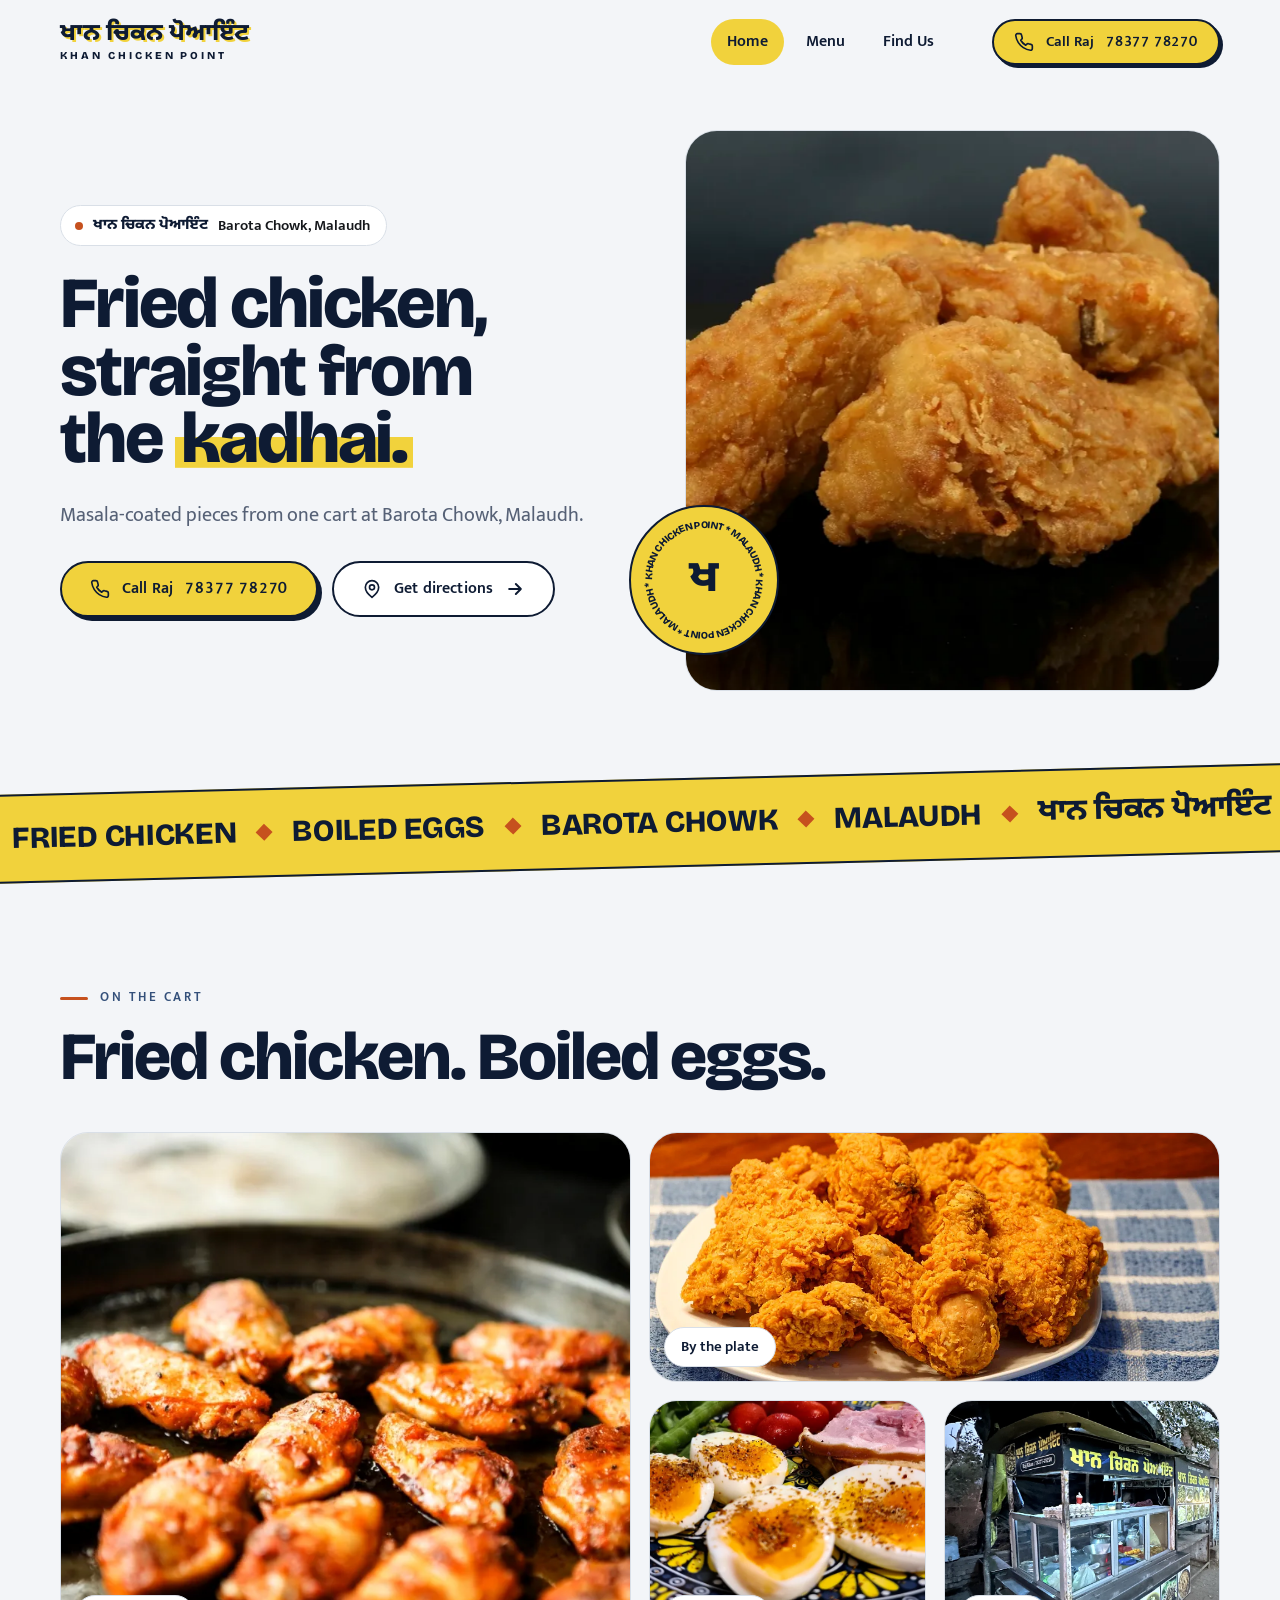
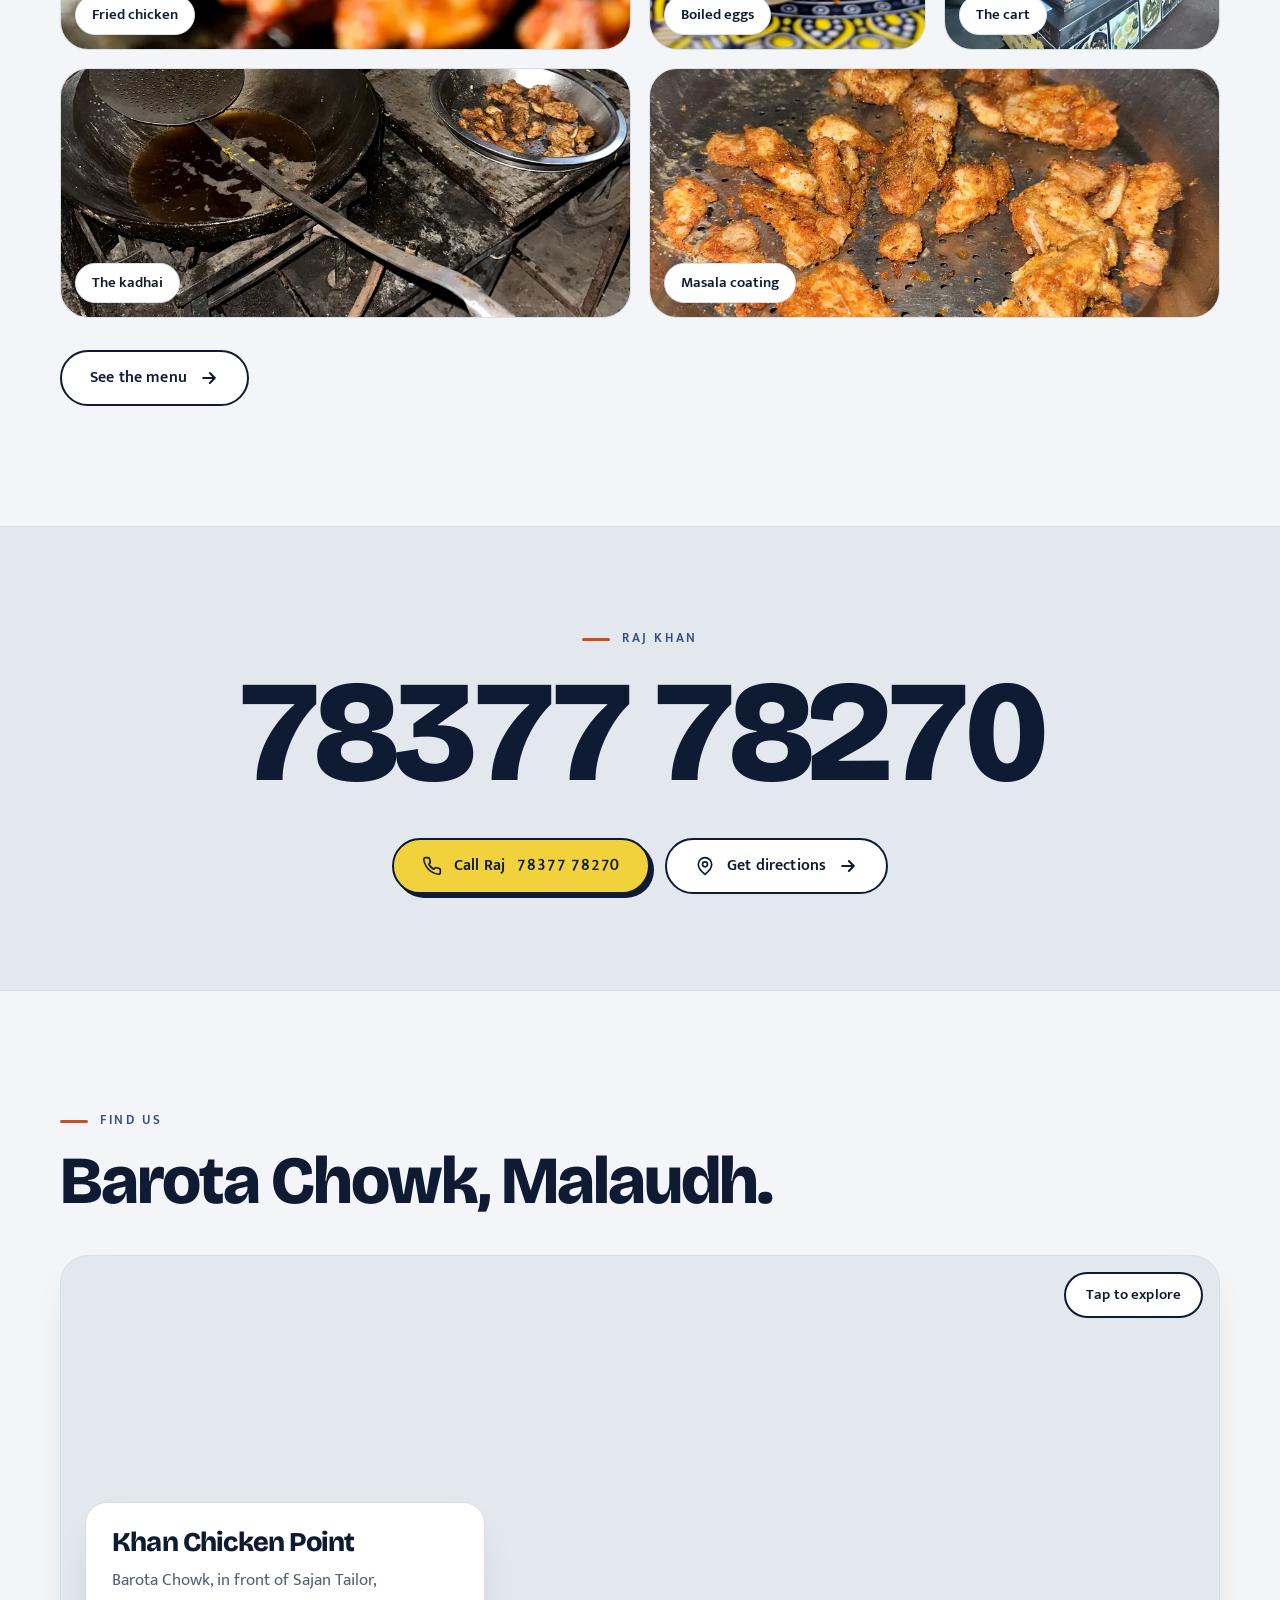
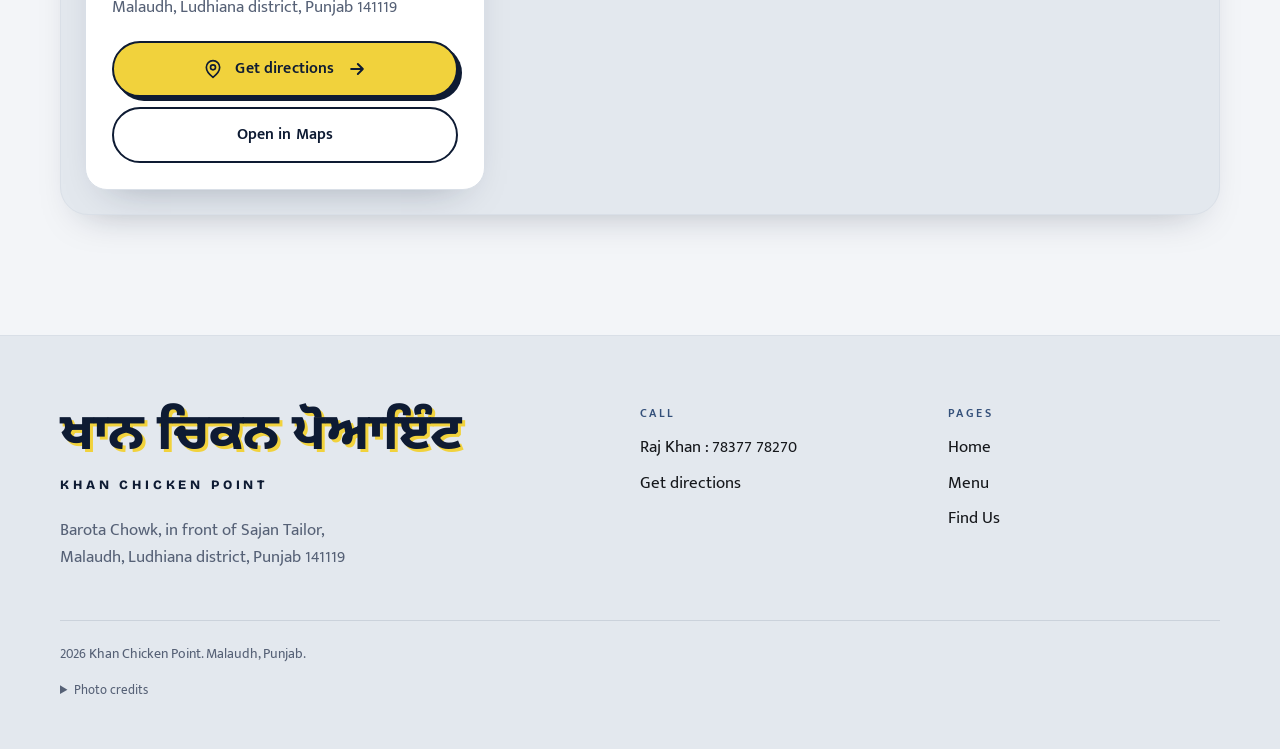
==== commit e4a6b692: "Switch to light theme: remove glass, glow and dark sections Co-Authored-By: Claude Sonnet 5.5 <norep" ====
--- a/index.html
+++ b/index.html
@@ -13,7 +13,7 @@
 <meta name="twitter:title" content="Khan Chicken Point | Fried Chicken at Barota Chowk, Malaudh">
 <meta name="twitter:description" content="Kadhai-fried chicken and more from one cart at Barota Chowk, Malaudh. Call Raj on 78377 78270.">
 <meta name="twitter:image" content="og-image.jpg">
-<meta name="theme-color" content="#060C19">
+<meta name="theme-color" content="#F3F5F8">
 <link rel="icon" type="image/png" sizes="32x32" href="favicon-32.png">
 <link rel="apple-touch-icon" href="apple-touch-icon.png">
 <link rel="preconnect" href="https://fonts.googleapis.com">
@@ -60,21 +60,24 @@
 <main id="main">
 
 <section class="hero" aria-labelledby="hero-title">
-<div class="hero-media"><picture><source type="image/webp" srcset="images/hero-fried-chicken-closeup.webp 1024w" sizes="100vw"><img src="images/hero-fried-chicken-closeup.jpg" srcset="images/hero-fried-chicken-closeup.jpg 1024w" sizes="100vw" width="1024" height="692" alt="Close-up of golden fried chicken pieces on a dark surface" loading="eager" fetchpriority="high"></picture></div>
-<div class="wrap">
+<div class="wrap hero-grid">
+<div class="hero-copy">
 <div class="chip rise d1"><span class="dot"></span><span lang="pa">ਖਾਨ ਚਿਕਨ ਪੋਆਇੰਟ</span><span>Barota Chowk, Malaudh</span></div>
-<h1 id="hero-title"><span class="line"><span>Fried chicken,</span></span><span class="line"><span>straight from</span></span><span class="line"><span>the <em>kadhai.<svg viewBox="0 0 300 20" preserveAspectRatio="none" aria-hidden="true"><path d="M4 12 C 70 4, 150 18, 296 6"/></svg></em></span></span></h1>
+<h1 id="hero-title"><span class="line"><span>Fried chicken,</span></span><span class="line"><span>straight from</span></span><span class="line"><span>the <em>kadhai.</em></span></span></h1>
 <p class="sub rise d2">Masala-coated pieces from one cart at Barota Chowk, Malaudh.</p>
 <div class="btn-row rise d3">
-<a class="btn btn-primary pulse" href="tel:+917837778270"><svg class="ico" viewBox="0 0 24 24" fill="none" stroke="currentColor" stroke-width="2" stroke-linecap="round" stroke-linejoin="round" aria-hidden="true"><path d="M22 16.9v3a2 2 0 0 1-2.2 2 19.8 19.8 0 0 1-8.6-3.1 19.5 19.5 0 0 1-6-6A19.8 19.8 0 0 1 2.1 4.2 2 2 0 0 1 4.1 2h3a2 2 0 0 1 2 1.7c.1 1 .4 1.9.7 2.8a2 2 0 0 1-.5 2.1L8.1 9.9a16 16 0 0 0 6 6l1.3-1.3a2 2 0 0 1 2.1-.4c.9.3 1.8.6 2.8.7a2 2 0 0 1 1.7 2z"/></svg><span>Call Raj</span><span class="num">78377 78270</span></a>
+<a class="btn btn-primary" href="tel:+917837778270"><svg class="ico" viewBox="0 0 24 24" fill="none" stroke="currentColor" stroke-width="2" stroke-linecap="round" stroke-linejoin="round" aria-hidden="true"><path d="M22 16.9v3a2 2 0 0 1-2.2 2 19.8 19.8 0 0 1-8.6-3.1 19.5 19.5 0 0 1-6-6A19.8 19.8 0 0 1 2.1 4.2 2 2 0 0 1 4.1 2h3a2 2 0 0 1 2 1.7c.1 1 .4 1.9.7 2.8a2 2 0 0 1-.5 2.1L8.1 9.9a16 16 0 0 0 6 6l1.3-1.3a2 2 0 0 1 2.1-.4c.9.3 1.8.6 2.8.7a2 2 0 0 1 1.7 2z"/></svg><span>Call Raj</span><span class="num">78377 78270</span></a>
 <a class="btn btn-ghost" href="https://www.google.com/maps/dir/?api=1&destination=30.63662,75.93394"><svg class="ico" viewBox="0 0 24 24" fill="none" stroke="currentColor" stroke-width="2" stroke-linecap="round" stroke-linejoin="round" aria-hidden="true"><path d="M20 10c0 6-8 12-8 12S4 16 4 10a8 8 0 0 1 16 0z"/><circle cx="12" cy="10" r="3"/></svg><span>Get directions</span><svg class="ico arrow" viewBox="0 0 24 24" fill="none" stroke="currentColor" stroke-width="2.4" stroke-linecap="round" stroke-linejoin="round" aria-hidden="true"><path d="M5 12h14M13 6l6 6-6 6"/></svg></a>
 </div>
 </div>
+<div class="hero-visual rise d2">
+<div class="hero-media"><picture><source type="image/webp" srcset="images/hero-fried-chicken-closeup.webp 1024w" sizes="(min-width: 900px) 50vw, 100vw"><img src="images/hero-fried-chicken-closeup.jpg" srcset="images/hero-fried-chicken-closeup.jpg 1024w" sizes="(min-width: 900px) 50vw, 100vw" width="1024" height="692" alt="Close-up of golden fried chicken pieces on a dark surface" loading="eager" fetchpriority="high"></picture></div>
 <div class="hero-badge" aria-hidden="true">
-<svg viewBox="0 0 200 200"><defs><path id="circ" d="M100,100 m-80,0 a80,80 0 1,1 160,0 a80,80 0 1,1 -160,0"/></defs><text font-family="Bricolage Grotesque, sans-serif" font-weight="800" font-size="14" fill="#F3F5F9" textLength="497" lengthAdjust="spacing"><textPath href="#circ">KHAN CHICKEN POINT * MALAUDH * KHAN CHICKEN POINT * MALAUDH * </textPath></text></svg>
+<svg viewBox="0 0 200 200"><defs><path id="circ" d="M100,100 m-78,0 a78,78 0 1,1 156,0 a78,78 0 1,1 -156,0"/></defs><text font-family="Bricolage Grotesque, sans-serif" font-weight="800" font-size="15" fill="#0E1B33" textLength="486" lengthAdjust="spacing"><textPath href="#circ">KHAN CHICKEN POINT * MALAUDH * KHAN CHICKEN POINT * MALAUDH * </textPath></text></svg>
 <span class="core" lang="pa">ਖ</span>
 </div>
-<div class="scroll-cue" aria-hidden="true"></div>
+</div>
+</div>
 </section>
 
 <div class="marquee" aria-hidden="true">
@@ -175,7 +178,7 @@
 </div>
 </footer>
 <div class="call-bar">
-<a class="btn btn-primary pulse" href="tel:+917837778270"><svg class="ico" viewBox="0 0 24 24" fill="none" stroke="currentColor" stroke-width="2" stroke-linecap="round" stroke-linejoin="round" aria-hidden="true"><path d="M22 16.9v3a2 2 0 0 1-2.2 2 19.8 19.8 0 0 1-8.6-3.1 19.5 19.5 0 0 1-6-6A19.8 19.8 0 0 1 2.1 4.2 2 2 0 0 1 4.1 2h3a2 2 0 0 1 2 1.7c.1 1 .4 1.9.7 2.8a2 2 0 0 1-.5 2.1L8.1 9.9a16 16 0 0 0 6 6l1.3-1.3a2 2 0 0 1 2.1-.4c.9.3 1.8.6 2.8.7a2 2 0 0 1 1.7 2z"/></svg><span>Call Raj</span><span class="num">78377 78270</span></a>
+<a class="btn btn-primary" href="tel:+917837778270"><svg class="ico" viewBox="0 0 24 24" fill="none" stroke="currentColor" stroke-width="2" stroke-linecap="round" stroke-linejoin="round" aria-hidden="true"><path d="M22 16.9v3a2 2 0 0 1-2.2 2 19.8 19.8 0 0 1-8.6-3.1 19.5 19.5 0 0 1-6-6A19.8 19.8 0 0 1 2.1 4.2 2 2 0 0 1 4.1 2h3a2 2 0 0 1 2 1.7c.1 1 .4 1.9.7 2.8a2 2 0 0 1-.5 2.1L8.1 9.9a16 16 0 0 0 6 6l1.3-1.3a2 2 0 0 1 2.1-.4c.9.3 1.8.6 2.8.7a2 2 0 0 1 1.7 2z"/></svg><span>Call Raj</span><span class="num">78377 78270</span></a>
 <a class="btn btn-ghost" href="https://www.google.com/maps/dir/?api=1&destination=30.63662,75.93394" aria-label="Get directions"><svg class="ico" viewBox="0 0 24 24" fill="none" stroke="currentColor" stroke-width="2" stroke-linecap="round" stroke-linejoin="round" aria-hidden="true"><path d="M20 10c0 6-8 12-8 12S4 16 4 10a8 8 0 0 1 16 0z"/><circle cx="12" cy="10" r="3"/></svg></a>
 </div>
 <script src="main.js" defer></script>
--- a/styles.css
+++ b/styles.css
@@ -1,21 +1,20 @@
-/* Khan Chicken Point. Dark, premium, motion-led. Brand colours come from the cart: board navy, sign yellow, masala orange. */
+/* Khan Chicken Point. Light, clean, motion-led. Brand colours come from the cart: board navy, sign yellow, masala orange, steel counter. */
 :root {
-  --bg: #060C19;
-  --bg-2: #0B1730;
-  --board-navy: #0E1B33;
+  --bg: #F3F5F8;
+  --surface: #FFFFFF;
+  --steel: #E3E8EE;
+  --ink: #15171B;
+  --navy: #0E1B33;
+  --dusk: #34507A;
   --sign-yellow: #F1D23C;
-  --dusk: #34507A;
   --masala: #C6511E;
-  --ember: #FF7A33;
-  --steel: #E7EBEF;
-  --text: #F3F5F9;
-  --muted: #A9B4C6;
-  --line: rgba(255, 255, 255, .12);
-  --glass: rgba(255, 255, 255, .07);
+  --muted: #566176;
+  --line: #D9DFE7;
   --radius: 28px;
   --maxw: 1240px;
   --gutter: 20px;
   --ease: cubic-bezier(.22, 1, .36, 1);
+  --shadow: 0 18px 40px -24px rgba(14, 27, 51, .35);
   --font-display: "Bricolage Grotesque", "Helvetica Neue", Arial, sans-serif;
   --font-gurmukhi: "Noto Sans Gurmukhi", "Mukta Mahee", "Raavi", sans-serif;
   --font-body: "Mukta Mahee", "Noto Sans Gurmukhi", "Raavi", system-ui, sans-serif;
@@ -24,105 +23,98 @@
 *, *::before, *::after { box-sizing: border-box; }
 html { -webkit-text-size-adjust: 100%; overflow-x: clip; }
 body {
-  margin: 0; background: var(--bg); color: var(--text);
+  margin: 0; background: var(--bg); color: var(--ink);
   font-family: var(--font-body); font-size: 1.0625rem; line-height: 1.6;
   overflow-x: clip;
 }
 img, picture, svg { display: block; max-width: 100%; }
 img { height: auto; }
 a { color: inherit; }
-h1, h2, h3 { margin: 0; font-family: var(--font-display); font-weight: 800; line-height: 1; letter-spacing: -.03em; }
+h1, h2, h3 { margin: 0; font-family: var(--font-display); font-weight: 800; line-height: 1; letter-spacing: -.03em; color: var(--navy); }
 p { margin: 0 0 1em; }
 [lang="pa"] { font-family: var(--font-gurmukhi); }
-:focus-visible { outline: 3px solid var(--sign-yellow); outline-offset: 3px; border-radius: 6px; }
-
-/* film grain */
-body::after {
-  content: ""; position: fixed; inset: -50%; z-index: 90; pointer-events: none; opacity: .07;
-  background-image: url("data:image/svg+xml;utf8,<svg xmlns='http://www.w3.org/2000/svg' width='160' height='160'><filter id='n'><feTurbulence type='fractalNoise' baseFrequency='.9' numOctaves='2' stitchTiles='stitch'/></filter><rect width='100%' height='100%' filter='url(%23n)'/></svg>");
-}
-
-.skip-link { position: absolute; left: 8px; top: -60px; z-index: 200; background: var(--sign-yellow); color: var(--board-navy); padding: 10px 16px; font-weight: 600; text-decoration: none; border-radius: 10px; }
+:focus-visible { outline: 3px solid var(--navy); outline-offset: 3px; border-radius: 6px; }
+
+.skip-link { position: absolute; left: 8px; top: -60px; z-index: 200; background: var(--sign-yellow); color: var(--navy); padding: 10px 16px; font-weight: 600; text-decoration: none; border-radius: 10px; }
 .skip-link:focus { top: 8px; }
 .wrap { width: 100%; max-width: var(--maxw); margin: 0 auto; padding: 0 var(--gutter); }
+.visually-hidden { position: absolute; width: 1px; height: 1px; overflow: hidden; clip: rect(0 0 0 0); white-space: nowrap; }
 
 /* progress bar */
-.progress { position: fixed; top: 0; left: 0; right: 0; height: 3px; z-index: 120; background: linear-gradient(90deg, var(--masala), var(--sign-yellow)); transform: scaleX(0); transform-origin: 0 50%; }
+.progress { position: fixed; top: 0; left: 0; right: 0; height: 3px; z-index: 120; background: var(--masala); transform: scaleX(0); transform-origin: 0 50%; }
 
 /* ---------- Header ---------- */
-.site-header { position: fixed; top: 0; left: 0; right: 0; z-index: 100; transition: background-color .4s var(--ease), backdrop-filter .4s, border-color .4s, transform .4s var(--ease); border-bottom: 1px solid transparent; }
-.site-header.scrolled { background: rgba(6, 12, 25, .72); backdrop-filter: blur(16px) saturate(1.4); -webkit-backdrop-filter: blur(16px) saturate(1.4); border-bottom-color: var(--line); }
+.site-header { position: fixed; top: 0; left: 0; right: 0; z-index: 100; background: var(--bg); border-bottom: 1px solid transparent; transition: border-color .3s, box-shadow .3s; }
+.site-header.scrolled { border-bottom-color: var(--line); box-shadow: 0 10px 30px -22px rgba(14, 27, 51, .4); }
 .site-header .wrap { display: flex; align-items: center; justify-content: space-between; gap: 16px; height: 72px; }
 .wordmark { display: inline-flex; flex-direction: column; gap: 5px; text-decoration: none; line-height: 1; margin: 0; position: relative; z-index: 130; }
-.wordmark .wm-pa { font-family: var(--font-gurmukhi); font-weight: 800; font-size: 1.5rem; color: var(--sign-yellow); text-shadow: 2px 2px 0 var(--dusk); }
-.wordmark .wm-en { font-family: var(--font-display); font-weight: 800; font-size: .66rem; letter-spacing: .28em; color: var(--text); }
-
-.nav-toggle { position: relative; z-index: 130; width: 48px; height: 48px; border-radius: 50%; border: 1px solid var(--line); background: var(--glass); backdrop-filter: blur(10px); cursor: pointer; color: var(--text); display: grid; place-items: center; }
+.wordmark .wm-pa { font-family: var(--font-gurmukhi); font-weight: 800; font-size: 1.5rem; color: var(--navy); text-shadow: 2px 2px 0 var(--sign-yellow); }
+.wordmark .wm-en { font-family: var(--font-display); font-weight: 800; font-size: .66rem; letter-spacing: .28em; color: var(--navy); }
+
+.nav-toggle { position: relative; z-index: 130; width: 48px; height: 48px; border-radius: 50%; border: 1.5px solid var(--navy); background: var(--surface); cursor: pointer; color: var(--navy); display: grid; place-items: center; }
 .nav-toggle .bars { position: relative; width: 18px; height: 12px; }
 .nav-toggle .bars::before, .nav-toggle .bars::after { content: ""; position: absolute; left: 0; width: 18px; height: 2px; background: currentColor; border-radius: 2px; transition: transform .4s var(--ease), top .4s var(--ease); }
 .nav-toggle .bars::before { top: 0; }
 .nav-toggle .bars::after { top: 10px; }
 .nav-toggle[aria-expanded="true"] .bars::before { top: 5px; transform: rotate(45deg); }
 .nav-toggle[aria-expanded="true"] .bars::after { top: 5px; transform: rotate(-45deg); }
-.visually-hidden { position: absolute; width: 1px; height: 1px; overflow: hidden; clip: rect(0 0 0 0); white-space: nowrap; }
-
-.site-nav { position: fixed; inset: 0; z-index: 110; background: rgba(6, 12, 25, .96); backdrop-filter: blur(20px); display: flex; align-items: center; padding: 100px var(--gutter) 40px; opacity: 0; visibility: hidden; transition: opacity .4s var(--ease), visibility .4s; }
+
+.site-nav { position: fixed; inset: 0; z-index: 110; background: var(--bg); display: flex; align-items: center; padding: 100px var(--gutter) 40px; opacity: 0; visibility: hidden; transition: opacity .4s var(--ease), visibility .4s; }
 .site-nav.is-open { opacity: 1; visibility: visible; }
 .site-nav ul { list-style: none; margin: 0; padding: 0; width: 100%; }
 .site-nav li { overflow: hidden; border-bottom: 1px solid var(--line); }
-.site-nav a { display: block; font-family: var(--font-display); font-weight: 800; font-size: clamp(2.2rem, 10vw, 3.4rem); letter-spacing: -.03em; text-decoration: none; padding: 14px 0; transform: translateY(100%); transition: transform .6s var(--ease), color .2s; }
+.site-nav a { display: block; font-family: var(--font-display); font-weight: 800; font-size: clamp(2.2rem, 10vw, 3.4rem); letter-spacing: -.03em; text-decoration: none; padding: 14px 0; color: var(--navy); transform: translateY(100%); transition: transform .6s var(--ease), color .2s; }
 .site-nav.is-open a { transform: none; }
 .site-nav.is-open li:nth-child(2) a { transition-delay: .06s; }
 .site-nav.is-open li:nth-child(3) a { transition-delay: .12s; }
-.site-nav a[aria-current="page"] { color: var(--sign-yellow); }
-.site-nav a:hover { color: var(--sign-yellow); }
+.site-nav a[aria-current="page"] { color: var(--masala); }
+.site-nav a:hover { color: var(--masala); }
 .btn.header-call { display: none; }
 
 /* ---------- Buttons ---------- */
 .btn {
   position: relative; display: inline-flex; align-items: center; justify-content: center; gap: 12px;
-  min-height: 56px; padding: 0 28px; border-radius: 999px; border: 1px solid transparent;
-  font: 600 1.02rem/1 var(--font-body); letter-spacing: .01em; text-decoration: none; cursor: pointer; overflow: hidden;
-  transition: transform .25s ease-out, translate .35s var(--ease), scale .2s, box-shadow .35s var(--ease), background-color .25s, border-color .25s, color .25s;
+  min-height: 56px; padding: 0 28px; border-radius: 999px; border: 2px solid var(--navy);
+  font: 600 1.02rem/1 var(--font-body); letter-spacing: .01em; text-decoration: none; cursor: pointer; overflow: hidden; isolation: isolate;
+  transition: transform .25s ease-out, translate .35s var(--ease), scale .2s, color .3s, border-color .3s;
   will-change: transform;
 }
 .btn .ico { width: 20px; height: 20px; flex: none; }
 .btn .num { letter-spacing: .05em; font-variant-numeric: tabular-nums; }
-.btn-primary { background: var(--sign-yellow); color: var(--board-navy); box-shadow: 0 14px 34px -12px rgba(241, 210, 60, .65), inset 0 -2px 0 rgba(0, 0, 0, .12); }
-.btn-primary::before { content: ""; position: absolute; top: 0; bottom: 0; left: -60%; width: 40%; background: linear-gradient(100deg, transparent, rgba(255, 255, 255, .65), transparent); transform: skewX(-20deg); transition: left .7s var(--ease); }
-.btn-primary:hover { translate: 0 -3px; box-shadow: 0 20px 44px -12px rgba(241, 210, 60, .8), inset 0 -2px 0 rgba(0, 0, 0, .12); }
-.btn-primary:hover::before { left: 130%; }
-.btn-primary:active { translate: 0 0; scale: .98; }
-.btn-ghost { background: var(--glass); border-color: var(--line); color: var(--text); backdrop-filter: blur(12px); -webkit-backdrop-filter: blur(12px); }
-.btn-ghost:hover { background: rgba(255, 255, 255, .14); border-color: rgba(255, 255, 255, .3); translate: 0 -3px; }
-.btn-ghost:active { scale: .98; }
 .btn .arrow { transition: transform .35s var(--ease); }
 .btn:hover .arrow { transform: translateX(5px); }
+.btn::before { content: ""; position: absolute; inset: 0; z-index: -1; transform: translateY(101%); transition: transform .45s var(--ease); }
+.btn:hover::before { transform: none; }
+.btn:hover { translate: 0 -2px; }
+.btn:active { scale: .98; translate: 0 0; }
+
+.btn-primary { background: var(--sign-yellow); color: var(--navy); border-color: var(--navy); box-shadow: 4px 4px 0 var(--navy); }
+.btn-primary::before { background: var(--navy); }
+.btn-primary:hover { color: var(--sign-yellow); }
+.btn-ghost { background: var(--surface); color: var(--navy); }
+.btn-ghost::before { background: var(--navy); }
+.btn-ghost:hover { color: #fff; }
 .btn-sm { min-height: 46px; padding: 0 20px; font-size: .95rem; }
+.btn-primary.btn-sm { box-shadow: 3px 3px 0 var(--navy); }
 .btn-row { display: flex; flex-wrap: wrap; gap: 14px; align-items: center; }
-.pulse::after { content: ""; position: absolute; inset: 0; border-radius: inherit; box-shadow: 0 0 0 0 rgba(241, 210, 60, .55); animation: ring 2.4s infinite; pointer-events: none; }
-@keyframes ring { 0% { box-shadow: 0 0 0 0 rgba(241, 210, 60, .5); } 70%, 100% { box-shadow: 0 0 0 16px rgba(241, 210, 60, 0); } }
 
 /* ---------- Hero ---------- */
-.hero { position: relative; min-height: 100svh; display: flex; align-items: flex-end; padding: 120px 0 72px; overflow: hidden; isolation: isolate; }
-.hero-media { position: absolute; inset: 0 0 34% 0; z-index: -3; will-change: transform; }
-.hero-media picture, .hero-media img { width: 100%; height: 100%; }
-.hero-media img { object-fit: cover; object-position: 62% 45%; transform-origin: 60% 50%; animation: kenburns 22s ease-in-out infinite alternate; }
-@keyframes kenburns { from { transform: scale(1.02); } to { transform: scale(1.1); } }
-.hero::before { content: ""; position: absolute; inset: 0; z-index: -2; background: linear-gradient(90deg, rgba(6, 12, 25, .94) 0%, rgba(6, 12, 25, .66) 48%, rgba(6, 12, 25, .18) 100%), linear-gradient(0deg, var(--bg) 0%, var(--bg) 30%, rgba(6, 12, 25, 0) 62%); }
-.hero::after { content: ""; position: absolute; inset: 0; z-index: -1; pointer-events: none; background: radial-gradient(520px circle at var(--mx, 70%) var(--my, 40%), rgba(255, 122, 51, .2), transparent 60%); }
-.chip { display: inline-flex; align-items: center; gap: 10px; padding: 9px 16px 9px 14px; border-radius: 999px; background: var(--glass); border: 1px solid var(--line); backdrop-filter: blur(10px); -webkit-backdrop-filter: blur(10px); font-size: .92rem; font-weight: 600; letter-spacing: .02em; margin-bottom: 26px; }
-.chip .dot { width: 8px; height: 8px; border-radius: 50%; background: var(--sign-yellow); animation: ring 2s infinite; }
-.chip [lang="pa"] { font-weight: 800; color: var(--sign-yellow); }
-.hero h1 { font-size: clamp(2.9rem, 10.5vw, 7.4rem); line-height: .92; max-width: 11em; }
+.hero { position: relative; padding: 104px 0 56px; overflow: hidden; }
+.hero-grid { display: grid; gap: 36px; align-items: center; }
+.chip { display: inline-flex; align-items: center; gap: 10px; padding: 8px 16px 8px 14px; border-radius: 999px; background: var(--surface); border: 1px solid var(--line); font-size: .92rem; font-weight: 600; margin-bottom: 24px; }
+.chip .dot { width: 8px; height: 8px; border-radius: 50%; background: var(--masala); }
+.chip [lang="pa"] { font-weight: 800; color: var(--navy); }
+.hero h1 { font-size: clamp(2.8rem, 12vw, 5.2rem); line-height: .94; }
 .hero h1 .line { display: block; overflow: hidden; padding-bottom: .1em; margin-bottom: -.1em; }
 .hero h1 .line > span { display: inline-block; }
-.hero h1 em { font-style: normal; color: var(--sign-yellow); position: relative; display: inline-block; }
-.hero h1 em svg { position: absolute; left: -2%; bottom: -.04em; width: 104%; height: .3em; overflow: visible; }
-.hero h1 em path { fill: none; stroke: var(--masala); stroke-width: 7; stroke-linecap: round; stroke-dasharray: 420; stroke-dashoffset: 0; }
-.hero .sub { margin: 30px 0 34px; max-width: 30em; font-size: clamp(1.05rem, 2.6vw, 1.3rem); color: #D8DEE9; }
+.hero h1 em { font-style: normal; display: inline-block; padding: 0 .08em; background: linear-gradient(var(--sign-yellow), var(--sign-yellow)) 0 88% / 100% 46% no-repeat; }
+.hero .sub { margin: 26px 0 30px; max-width: 28em; font-size: clamp(1.05rem, 2.6vw, 1.25rem); color: var(--muted); }
+.hero-visual { position: relative; }
+.hero-media { position: relative; border-radius: 32px; overflow: hidden; aspect-ratio: 4 / 4.4; border: 1px solid var(--line); background: var(--steel); }
+.hero-media picture, .hero-media img { width: 100%; height: 100%; }
+.hero-media img { object-fit: cover; object-position: 60% 50%; transform-origin: 60% 50%; animation: kenburns 22s ease-in-out infinite alternate; will-change: transform; }
+@keyframes kenburns { from { transform: scale(1); } to { transform: scale(1.1); } }
 .hero-badge { display: none; }
-.scroll-cue { display: none; }
 
 /* motion helpers (only active when JS adds .js-motion and reduced motion is off) */
 .js-motion .line > span { animation: lineup 1s var(--ease) both; }
@@ -130,15 +122,15 @@
 .js-motion .line:nth-child(3) > span { animation-delay: .24s; }
 .js-motion .rise { animation: rise .9s var(--ease) both; }
 .js-motion .rise.d1 { animation-delay: .05s; }
-.js-motion .rise.d2 { animation-delay: .5s; }
-.js-motion .rise.d3 { animation-delay: .65s; }
-.js-motion .hero h1 em path { animation: draw 1.1s .9s var(--ease) both; }
+.js-motion .rise.d2 { animation-delay: .45s; }
+.js-motion .rise.d3 { animation-delay: .6s; }
+.js-motion .hero h1 em { animation: highlight .9s .8s var(--ease) both; }
 @keyframes lineup { from { transform: translateY(110%) rotate(2deg); } to { transform: none; } }
 @keyframes rise { from { opacity: 0; transform: translateY(24px); } to { opacity: 1; transform: none; } }
-@keyframes draw { from { stroke-dashoffset: 420; } to { stroke-dashoffset: 0; } }
+@keyframes highlight { from { background-size: 0% 46%; } to { background-size: 100% 46%; } }
 
 /* ---------- Marquee ---------- */
-.marquee { position: relative; z-index: 2; background: var(--sign-yellow); color: var(--board-navy); transform: rotate(-1.4deg); margin: -22px -10px 0; padding: 18px 0; overflow: hidden; box-shadow: 0 20px 60px -20px rgba(241, 210, 60, .45); }
+.marquee { position: relative; z-index: 2; background: var(--sign-yellow); color: var(--navy); transform: rotate(-1.4deg); margin: 8px -10px 0; padding: 18px 0; overflow: hidden; border-top: 2px solid var(--navy); border-bottom: 2px solid var(--navy); }
 .marquee-track { display: flex; width: max-content; animation: marquee 32s linear infinite; }
 .marquee:hover .marquee-track { animation-play-state: paused; }
 .marquee-group { display: flex; align-items: center; flex: none; }
@@ -148,107 +140,102 @@
 @keyframes marquee { to { transform: translateX(-50%); } }
 
 /* ---------- Sections ---------- */
-.section { position: relative; padding: 96px 0; }
-.eyebrow { display: inline-block; font-size: .8rem; font-weight: 600; letter-spacing: .22em; text-transform: uppercase; color: var(--sign-yellow); margin-bottom: 16px; }
+.section { position: relative; padding: 88px 0; }
+.eyebrow { display: inline-flex; align-items: center; gap: 12px; font-size: .8rem; font-weight: 600; letter-spacing: .2em; text-transform: uppercase; color: var(--dusk); margin-bottom: 16px; }
+.eyebrow::before { content: ""; width: 28px; height: 3px; background: var(--masala); border-radius: 2px; }
 .eyebrow[lang="pa"] { letter-spacing: .04em; font-size: 1.1rem; font-weight: 800; text-transform: none; }
-.section h2 { font-size: clamp(2.2rem, 7vw, 4.4rem); }
-.section-head { display: flex; flex-direction: column; gap: 6px; margin-bottom: 44px; }
-.section-head p { color: var(--muted); max-width: 30em; margin: 12px 0 0; }
+.section h2 { font-size: clamp(2.2rem, 7vw, 4.2rem); }
+.section-head { display: flex; flex-direction: column; margin-bottom: 40px; }
 
 /* ---------- Bento gallery ---------- */
 .bento + .btn-row { margin-top: 32px; }
 .bento { display: grid; grid-template-columns: repeat(2, 1fr); grid-auto-rows: 180px; gap: 14px; }
-.tile { position: relative; margin: 0; border-radius: var(--radius); overflow: hidden; background: var(--bg-2); isolation: isolate; border: 1px solid var(--line); }
+.tile { position: relative; margin: 0; border-radius: var(--radius); overflow: hidden; background: var(--steel); isolation: isolate; border: 1px solid var(--line); }
 .tile picture, .tile img { width: 100%; height: 100%; }
 .tile img { object-fit: cover; transition: transform 1.2s var(--ease); }
 .tile:hover img { transform: scale(1.08); }
-.tile::after { content: ""; position: absolute; inset: 0; background: linear-gradient(0deg, rgba(6, 12, 25, .7), transparent 45%); pointer-events: none; }
-.tile figcaption { position: absolute; left: 16px; bottom: 16px; z-index: 2; padding: 8px 16px; border-radius: 999px; background: rgba(6, 12, 25, .55); backdrop-filter: blur(10px); -webkit-backdrop-filter: blur(10px); border: 1px solid var(--line); font-weight: 600; font-size: .95rem; transition: transform .5s var(--ease), background-color .3s, color .3s; }
-.tile:hover figcaption { transform: translateY(-4px); background: var(--sign-yellow); color: var(--board-navy); }
+.tile figcaption { position: absolute; left: 14px; bottom: 14px; z-index: 2; padding: 7px 16px; border-radius: 999px; background: var(--surface); color: var(--navy); border: 1px solid var(--line); font-weight: 600; font-size: .92rem; transition: transform .5s var(--ease), background-color .3s; }
+.tile:hover figcaption { transform: translateY(-4px); background: var(--sign-yellow); }
 .tile.t-a { grid-column: span 2; grid-row: span 2; }
 .tile.t-b { grid-column: span 2; }
 
 /* ---------- Call band ---------- */
-.call-band { position: relative; overflow: hidden; padding: 110px 0; text-align: center; background: radial-gradient(900px circle at 50% 120%, rgba(255, 122, 51, .35), transparent 60%), var(--bg-2); border-top: 1px solid var(--line); border-bottom: 1px solid var(--line); }
-.call-band .big-num { display: block; font-family: var(--font-display); font-weight: 800; font-size: clamp(2.6rem, 12.5vw, 9rem); line-height: .95; letter-spacing: -.04em; margin: 0 0 36px; text-decoration: none; color: transparent; -webkit-text-stroke: 2px var(--sign-yellow); transition: color .4s var(--ease); font-variant-numeric: tabular-nums; }
-.call-band .big-num:hover { color: var(--sign-yellow); }
+.call-band { padding: 96px 0; text-align: center; background: var(--steel); border-top: 1px solid var(--line); border-bottom: 1px solid var(--line); }
+.call-band .big-num { display: block; font-family: var(--font-display); font-weight: 800; font-size: clamp(2.6rem, 12.5vw, 9rem); line-height: .95; letter-spacing: -.04em; margin: 0 0 36px; text-decoration: none; color: var(--navy); font-variant-numeric: tabular-nums; background: linear-gradient(var(--sign-yellow), var(--sign-yellow)) 0 90% / 0% 22% no-repeat; transition: background-size .6s var(--ease); }
+.call-band .big-num:hover { background-size: 100% 22%; }
 .call-band .btn-row { justify-content: center; }
 
 /* ---------- Map ---------- */
-.map-card { position: relative; border-radius: var(--radius); overflow: hidden; border: 1px solid var(--line); background: var(--bg-2); min-height: 440px; }
-.map-card iframe { position: absolute; inset: 0; width: 100%; height: 100%; border: 0; filter: invert(92%) hue-rotate(180deg) saturate(.8) contrast(.92) brightness(.95); }
+.map-card { position: relative; border-radius: var(--radius); overflow: hidden; border: 1px solid var(--line); background: var(--steel); min-height: 440px; box-shadow: var(--shadow); }
+.map-card iframe { position: absolute; inset: 0; width: 100%; height: 100%; border: 0; }
 .map-card.locked iframe { pointer-events: none; }
-.map-card::after { content: ""; position: absolute; inset: 0; pointer-events: none; box-shadow: inset 0 0 80px 10px rgba(6, 12, 25, .55); border-radius: inherit; }
 .map-unlock { position: absolute; right: 16px; top: 16px; z-index: 3; transition: opacity .3s; }
 .map-card:not(.locked) .map-unlock { opacity: 0; pointer-events: none; }
-.map-info { position: relative; z-index: 3; margin: 250px 14px 14px; padding: 26px; border-radius: 22px; background: rgba(8, 16, 34, .84); backdrop-filter: blur(18px) saturate(1.4); -webkit-backdrop-filter: blur(18px) saturate(1.4); border: 1px solid var(--line); }
+.map-info { position: relative; z-index: 3; margin: 250px 14px 14px; padding: 26px; border-radius: 22px; background: var(--surface); border: 1px solid var(--line); box-shadow: var(--shadow); }
 .map-info h3 { font-size: 1.7rem; margin-bottom: 10px; }
-.map-info address { font-style: normal; color: #D2D9E6; margin-bottom: 20px; }
+.map-info address { font-style: normal; color: var(--muted); margin-bottom: 20px; }
 .map-info .btn-row { gap: 10px; }
 .map-info .btn { flex: 1 1 auto; }
 
 /* ---------- Page hero (menu, find us) ---------- */
-.page-hero { position: relative; padding: 150px 0 40px; overflow: hidden; isolation: isolate; background: radial-gradient(800px circle at 85% 0%, rgba(255, 122, 51, .22), transparent 60%), radial-gradient(700px circle at 0% 100%, rgba(52, 80, 122, .5), transparent 60%); }
+.page-hero { position: relative; padding: 140px 0 28px; overflow: hidden; }
 .page-hero h1 { font-size: clamp(3rem, 14vw, 8rem); line-height: .9; }
 .page-hero p { color: var(--muted); max-width: 28em; margin: 20px 0 0; font-size: 1.15rem; }
 
 /* ---------- Menu cards ---------- */
 .menu-grid { display: grid; gap: 18px; }
-.menu-card { position: relative; border-radius: var(--radius); overflow: hidden; background: linear-gradient(180deg, rgba(255, 255, 255, .07), rgba(255, 255, 255, .02)); border: 1px solid var(--line); transition: border-color .3s; }
-.menu-card { transition: border-color .3s, transform .4s ease-out; }
-.menu-card:hover { border-color: rgba(241, 210, 60, .5); }
+.menu-card { position: relative; border-radius: var(--radius); overflow: hidden; background: var(--surface); border: 1px solid var(--line); box-shadow: var(--shadow); transition: border-color .3s, transform .4s ease-out; }
+.menu-card:hover { border-color: var(--navy); }
 .menu-card .mc-img { aspect-ratio: 4 / 3; overflow: hidden; }
 .menu-card .mc-img picture, .menu-card .mc-img img { width: 100%; height: 100%; object-fit: cover; }
 .menu-card .mc-img img { transition: transform 1.2s var(--ease); }
 .menu-card:hover .mc-img img { transform: scale(1.07); }
 .menu-card .mc-body { padding: 26px 26px 30px; }
 .menu-card h2 { font-size: clamp(1.9rem, 5vw, 2.6rem); margin-bottom: 10px; }
-.menu-card p { color: #C9D1E0; margin-bottom: 22px; }
+.menu-card p { color: var(--muted); margin-bottom: 22px; }
 .price-row { display: flex; align-items: center; justify-content: space-between; gap: 12px; flex-wrap: wrap; }
-.price { font-family: var(--font-display); font-weight: 800; font-size: 1.6rem; color: var(--sign-yellow); }
+.price { font-family: var(--font-display); font-weight: 800; font-size: 1.6rem; color: var(--navy); }
 .price:empty { display: none; }
+.menu-banners { padding-top: 0; }
 .banner { position: relative; border-radius: var(--radius); overflow: hidden; border: 1px solid var(--line); min-height: 320px; display: flex; align-items: flex-end; isolation: isolate; }
 .banner picture, .banner img { position: absolute; inset: 0; width: 100%; height: 100%; object-fit: cover; z-index: -2; }
-.banner::before { content: ""; position: absolute; inset: 0; z-index: -1; background: linear-gradient(0deg, rgba(6, 12, 25, .92), rgba(6, 12, 25, .15) 70%); }
+.banner::before { content: ""; position: absolute; inset: 0; z-index: -1; background: linear-gradient(0deg, rgba(14, 27, 51, .82), rgba(14, 27, 51, 0) 65%); }
 .banner .banner-body { padding: 28px; }
-.banner h2 { font-size: clamp(1.8rem, 5vw, 3rem); margin-bottom: 18px; }
-
-.menu-banners { padding-top: 0; }
+.banner h2 { font-size: clamp(1.8rem, 5vw, 3rem); margin-bottom: 18px; color: #fff; }
 
 /* ---------- Find us info ---------- */
 .info-grid { display: grid; gap: 14px; margin-top: 20px; }
-.info-tile { border-radius: 22px; padding: 26px; background: var(--glass); border: 1px solid var(--line); }
-.info-tile h2 { font-family: var(--font-body); font-weight: 600; font-size: .8rem; letter-spacing: .22em; text-transform: uppercase; color: var(--sign-yellow); margin-bottom: 12px; }
+.info-tile { border-radius: 22px; padding: 26px; background: var(--surface); border: 1px solid var(--line); box-shadow: var(--shadow); }
+.info-tile h2 { font-family: var(--font-body); font-weight: 600; font-size: .8rem; letter-spacing: .2em; text-transform: uppercase; color: var(--dusk); margin-bottom: 12px; }
 .info-tile p, .info-tile address { margin: 0 0 16px; font-style: normal; font-size: 1.15rem; }
-.info-tile .tel { font-family: var(--font-display); font-weight: 800; font-size: 1.9rem; letter-spacing: -.02em; text-decoration: none; display: block; margin-bottom: 18px; }
-
+.info-tile .tel { font-family: var(--font-display); font-weight: 800; font-size: 1.9rem; letter-spacing: -.02em; text-decoration: none; display: block; margin-bottom: 18px; color: var(--navy); }
 .photo-tile { position: relative; padding: 0; overflow: hidden; min-height: 280px; }
 .photo-tile picture, .photo-tile img { position: absolute; inset: 0; width: 100%; height: 100%; object-fit: cover; object-position: 30% 60%; transition: transform 1.2s var(--ease); }
 .photo-tile:hover img { transform: scale(1.06); }
-.photo-tile::after { content: ""; position: absolute; inset: 0; background: linear-gradient(0deg, rgba(6, 12, 25, .65), transparent 50%); }
-.photo-tile span { position: absolute; left: 18px; bottom: 16px; z-index: 2; font-weight: 600; }
+.photo-tile span { position: absolute; left: 14px; bottom: 14px; z-index: 2; padding: 7px 16px; border-radius: 999px; background: var(--surface); border: 1px solid var(--line); font-weight: 600; font-size: .92rem; }
 
 /* ---------- Footer ---------- */
-.site-footer { position: relative; background: #040913; border-top: 1px solid var(--line); padding: 72px 0 calc(48px + 96px + env(safe-area-inset-bottom)); overflow: hidden; }
+.site-footer { position: relative; background: var(--steel); border-top: 1px solid var(--line); padding: 72px 0 calc(48px + 96px + env(safe-area-inset-bottom)); overflow: hidden; }
 .footer-grid { display: grid; gap: 36px; }
-.footer-brand .wm-big { font-family: var(--font-gurmukhi); font-weight: 800; font-size: clamp(2rem, 8vw, 3.2rem); color: var(--sign-yellow); text-shadow: 3px 3px 0 var(--dusk); line-height: 1.15; display: block; }
-.footer-brand .wm-sub { display: block; font-family: var(--font-display); font-weight: 800; letter-spacing: .3em; font-size: .8rem; margin: 8px 0 22px; }
+.footer-brand .wm-big { font-family: var(--font-gurmukhi); font-weight: 800; font-size: clamp(2rem, 8vw, 3.2rem); color: var(--navy); text-shadow: 3px 3px 0 var(--sign-yellow); line-height: 1.15; display: block; }
+.footer-brand .wm-sub { display: block; font-family: var(--font-display); font-weight: 800; letter-spacing: .3em; font-size: .8rem; margin: 8px 0 22px; color: var(--navy); }
 .footer-brand address { font-style: normal; color: var(--muted); }
-.site-footer h2 { font-family: var(--font-body); font-size: .78rem; font-weight: 600; letter-spacing: .22em; text-transform: uppercase; color: var(--sign-yellow); margin-bottom: 14px; }
+.site-footer h2 { font-family: var(--font-body); font-size: .78rem; font-weight: 600; letter-spacing: .2em; text-transform: uppercase; color: var(--dusk); margin-bottom: 14px; }
 .site-footer ul { list-style: none; margin: 0; padding: 0; }
 .site-footer li { margin-bottom: 8px; }
-.site-footer a { text-decoration: none; color: var(--text); transition: color .2s; }
-.site-footer a:hover { color: var(--sign-yellow); }
-.legal { margin: 48px 0 0; padding-top: 22px; border-top: 1px solid var(--line); font-size: .9rem; color: var(--muted); }
+.site-footer a { text-decoration: none; color: var(--ink); transition: color .2s; }
+.site-footer a:hover { color: var(--masala); }
+.legal { margin: 48px 0 0; padding-top: 22px; border-top: 1px solid #CBD2DB; font-size: .9rem; color: var(--muted); }
 .credits { margin-top: 14px; font-size: .82rem; color: var(--muted); }
 .credits summary { cursor: pointer; width: max-content; }
 .credits ul { margin-top: 10px; }
 .site-footer .credits a { color: var(--muted); text-decoration: underline; }
 
 /* ---------- Mobile call bar ---------- */
-.call-bar { position: fixed; left: 12px; right: 12px; bottom: calc(12px + env(safe-area-inset-bottom)); z-index: 95; padding: 8px; border-radius: 999px; background: rgba(6, 12, 25, .7); backdrop-filter: blur(18px) saturate(1.4); -webkit-backdrop-filter: blur(18px) saturate(1.4); border: 1px solid var(--line); box-shadow: 0 20px 50px -12px rgba(0, 0, 0, .7); display: flex; gap: 8px; transition: transform .5s var(--ease); }
+.call-bar { position: fixed; left: 12px; right: 12px; bottom: calc(12px + env(safe-area-inset-bottom)); z-index: 95; padding: 8px; border-radius: 999px; background: var(--surface); border: 1.5px solid var(--navy); box-shadow: 0 14px 30px -14px rgba(14, 27, 51, .5); display: flex; gap: 8px; transition: transform .5s var(--ease); }
 .call-bar .btn { flex: 1; min-height: 52px; }
 .call-bar .btn-ghost { flex: 0 0 52px; padding: 0; }
+.call-bar .btn-primary { box-shadow: none; }
 .call-bar.is-hidden { transform: translateY(160%); }
 
 /* ---------- Reveal ---------- */
@@ -271,32 +258,31 @@
   :root { --gutter: 40px; }
   .site-header .wrap { height: 84px; }
   .nav-toggle { display: none; }
-  .site-nav { position: static; inset: auto; z-index: auto; background: transparent; backdrop-filter: none; padding: 0; opacity: 1; visibility: visible; margin-left: auto; margin-right: 26px; }
+  .site-nav { position: static; inset: auto; z-index: auto; background: transparent; padding: 0; opacity: 1; visibility: visible; margin-left: auto; margin-right: 26px; }
   .site-nav ul { display: flex; gap: 6px; width: auto; }
   .site-nav li { overflow: visible; border: 0; }
   .site-nav a { font-family: var(--font-body); font-weight: 600; font-size: 1rem; letter-spacing: 0; padding: 10px 16px; border-radius: 999px; transform: none; transition: background-color .25s, color .25s; }
-  .site-nav a:hover { background: var(--glass); color: var(--text); }
-  .site-nav a[aria-current="page"] { color: var(--sign-yellow); background: var(--glass); }
+  .site-nav a:hover { background: var(--steel); color: var(--navy); }
+  .site-nav a[aria-current="page"] { color: var(--navy); background: var(--sign-yellow); }
   .btn.header-call { display: inline-flex; }
   .call-bar { display: none; }
   .site-footer { padding-bottom: 48px; }
-  .hero { padding-bottom: 96px; }
-  .hero-media { inset: -6% 0; }
-  .hero-badge { display: block; position: absolute; right: max(40px, calc((100vw - var(--maxw)) / 2 + 40px)); bottom: 110px; width: 170px; height: 170px; }
-  .hero-badge svg { width: 100%; height: 100%; animation: spin 24s linear infinite; }
-  .hero-badge .core { position: absolute; inset: 0; display: grid; place-items: center; font-family: var(--font-gurmukhi); font-weight: 800; font-size: 3.2rem; color: var(--sign-yellow); text-shadow: 3px 3px 0 var(--dusk); }
-  .scroll-cue { display: block; position: absolute; left: 50%; bottom: 26px; width: 1px; height: 54px; background: var(--line); overflow: hidden; }
-  .scroll-cue::after { content: ""; position: absolute; left: 0; top: -100%; width: 1px; height: 100%; background: var(--sign-yellow); animation: cue 2s var(--ease) infinite; }
-  .section { padding: 130px 0; }
+  .hero { padding: 130px 0 80px; }
+  .hero-grid { grid-template-columns: 1.05fr 1fr; gap: 64px; }
+  .hero h1 { font-size: clamp(3rem, 5.6vw, 5.2rem); }
+  .hero-media { aspect-ratio: 1 / 1.05; }
+  .hero-badge { display: grid; place-items: center; position: absolute; left: -56px; bottom: 36px; width: 150px; height: 150px; border-radius: 50%; background: var(--sign-yellow); border: 2px solid var(--navy); }
+  .hero-badge svg { position: absolute; inset: 6px; width: calc(100% - 12px); height: calc(100% - 12px); animation: spin 24s linear infinite; }
+  .hero-badge .core { font-family: var(--font-gurmukhi); font-weight: 800; font-size: 2.8rem; color: var(--navy); line-height: 1; }
+  .section { padding: 120px 0; }
   .bento { grid-auto-rows: 250px; gap: 18px; }
   .map-card { min-height: 560px; }
   .map-info { position: absolute; left: 24px; bottom: 24px; margin: 0; width: 400px; }
   .map-info .btn { flex: 1 1 100%; }
-  .page-hero { padding: 190px 0 60px; }
+  .page-hero { padding: 180px 0 40px; }
   .menu-grid { gap: 28px; }
 }
 @keyframes spin { to { transform: rotate(360deg); } }
-@keyframes cue { to { top: 100%; } }
 
 @media (prefers-reduced-motion: reduce) {
   *, *::before, *::after { animation: none !important; transition: none !important; scroll-behavior: auto !important; }
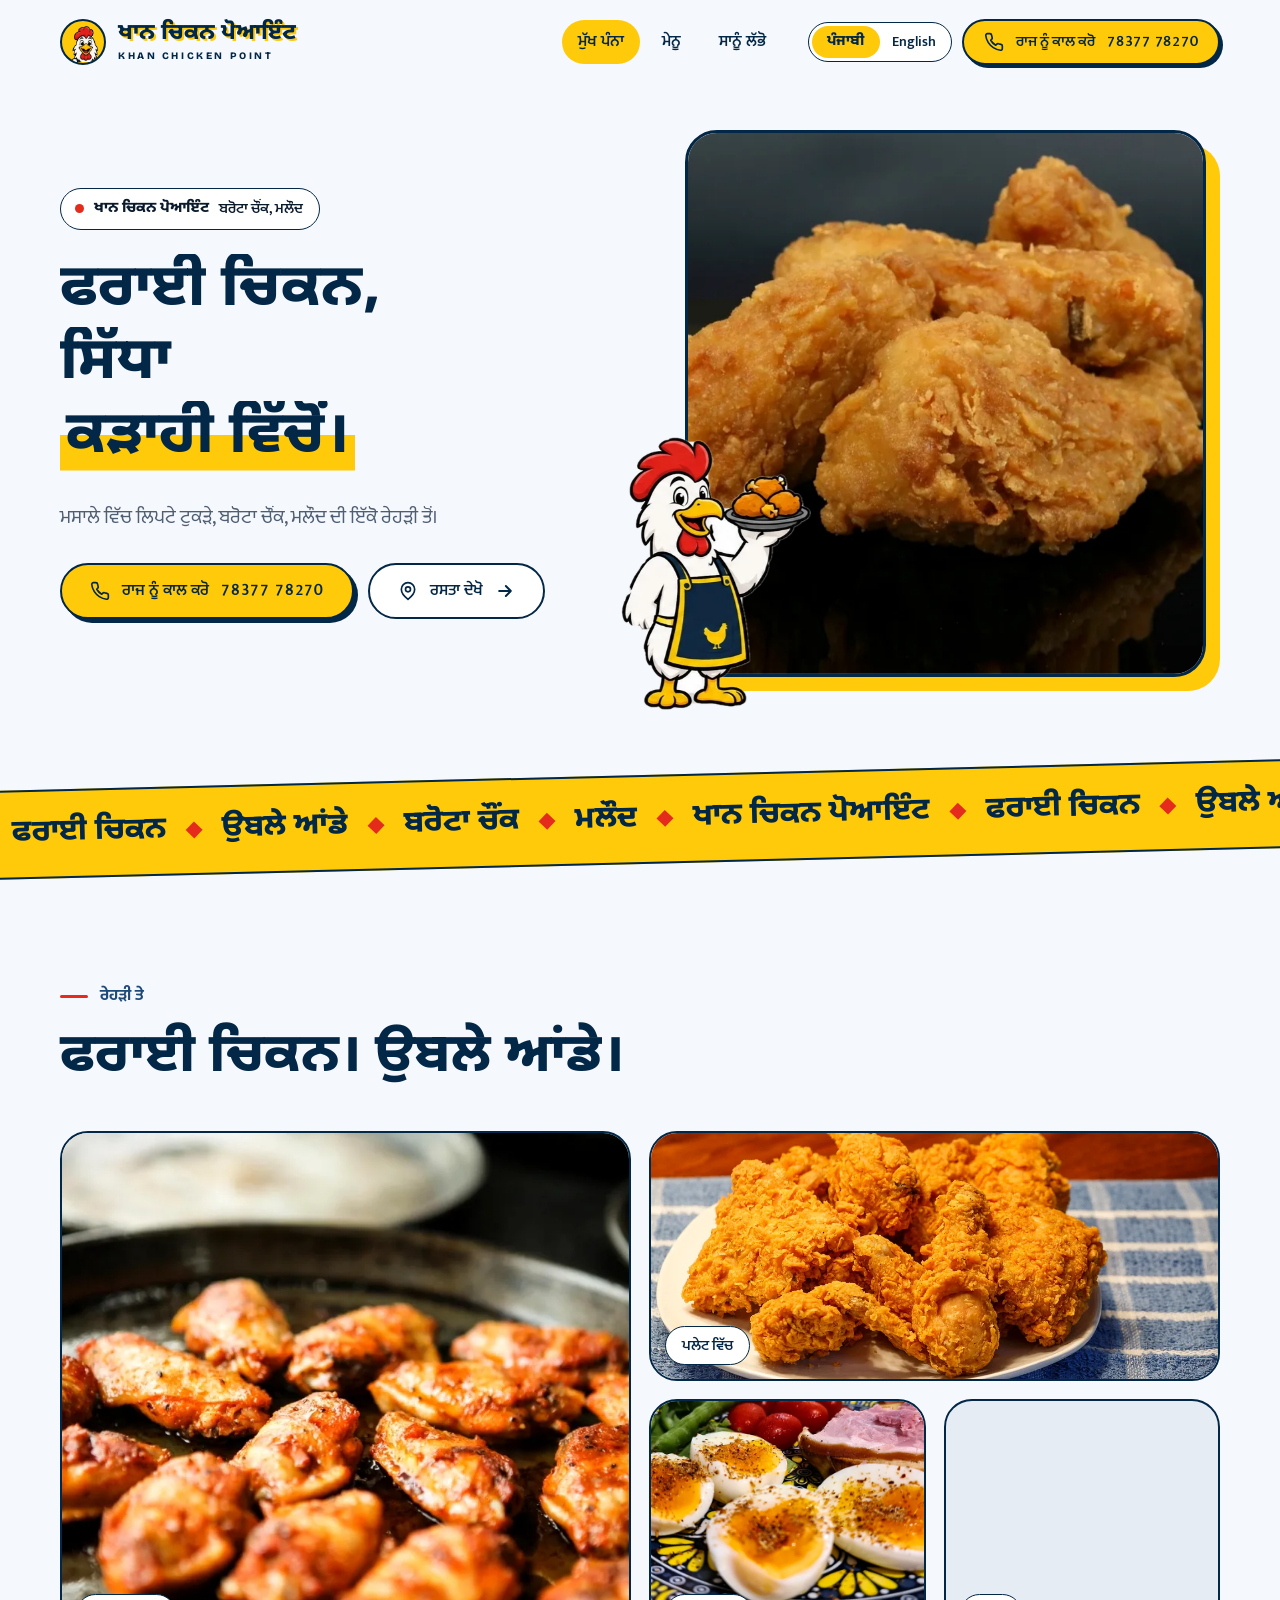
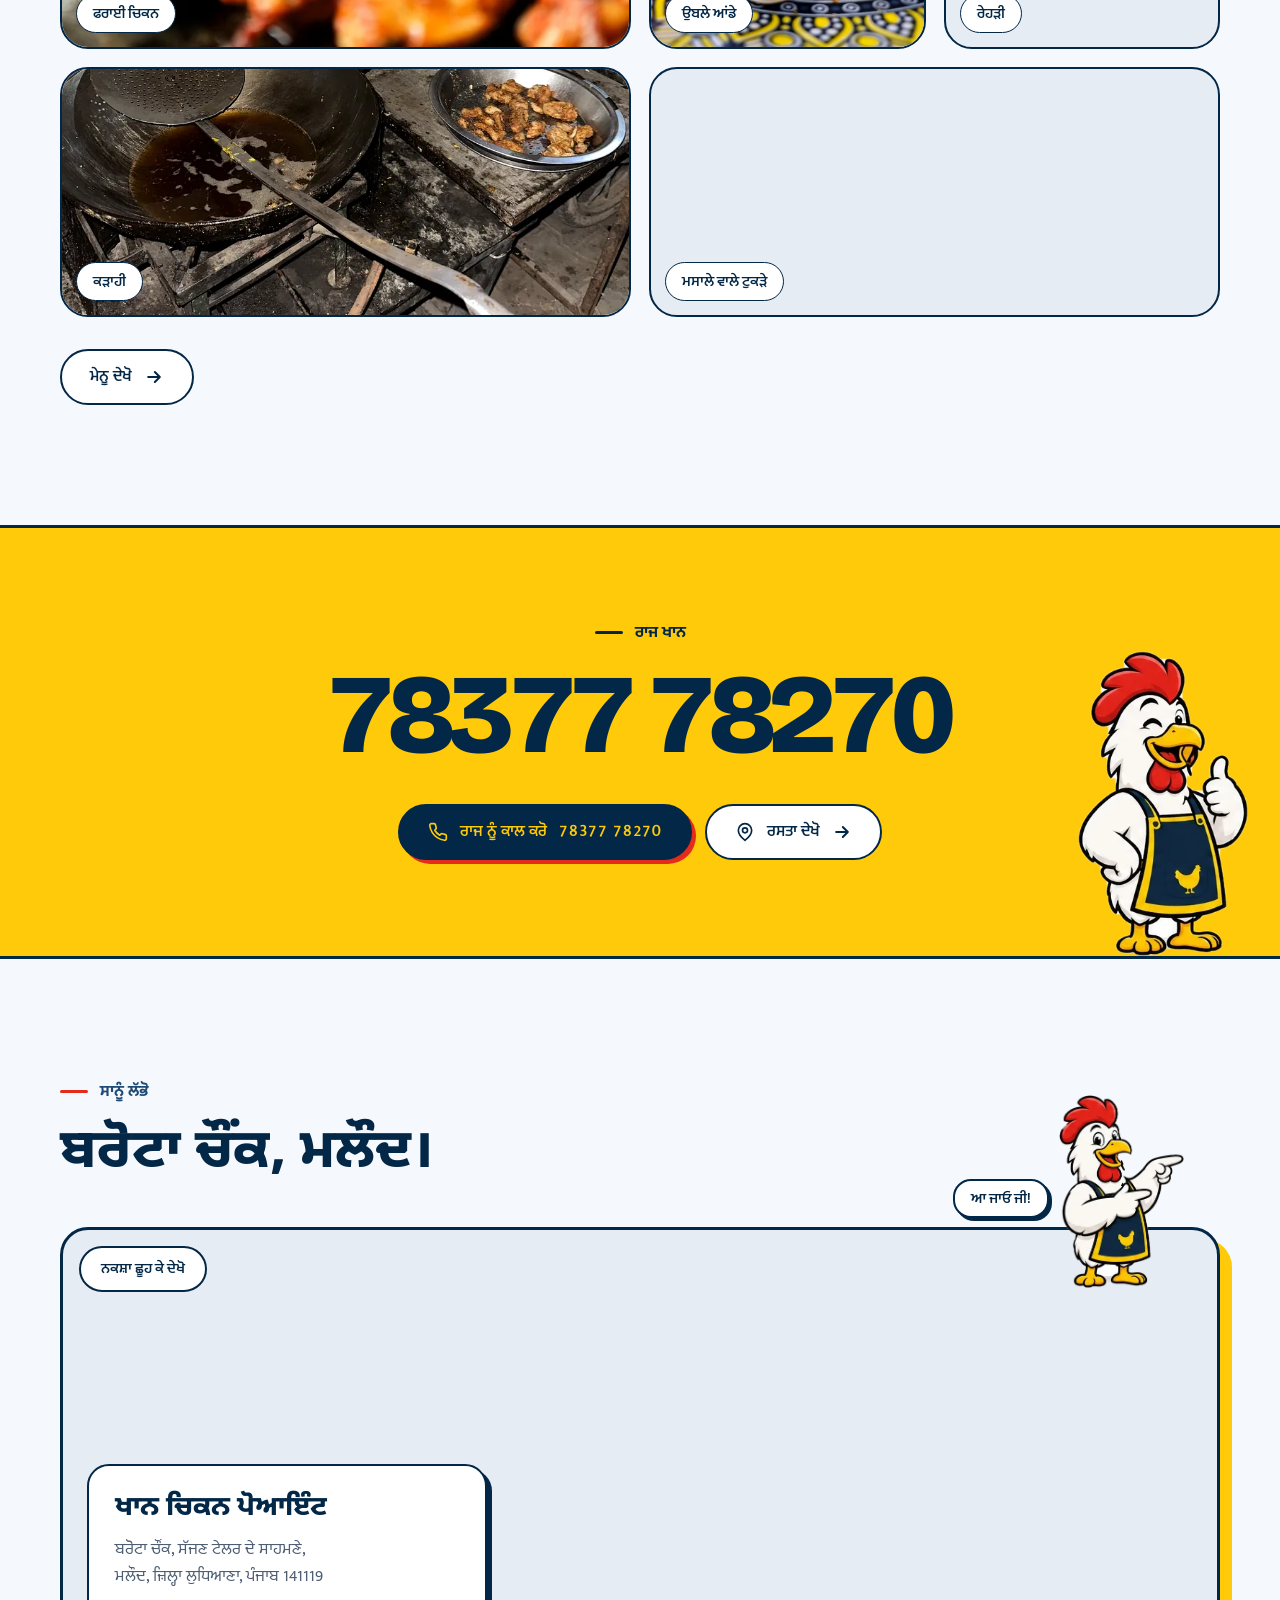
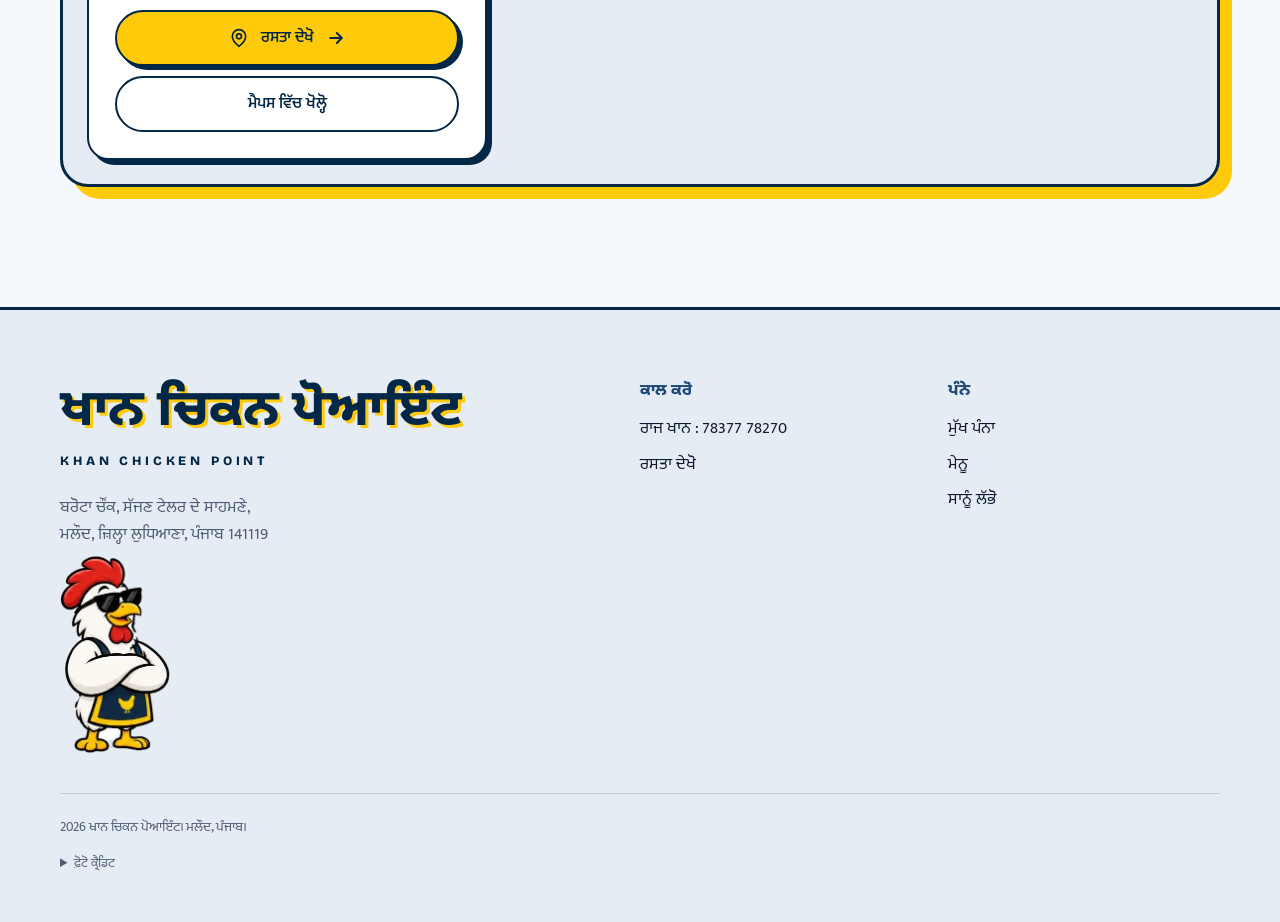
==== commit e317a047: "Mascot, poster colours, Punjabi/English switch (Punjabi default, stored locally) Co-Authored-By: Cla" ====
--- a/index.html
+++ b/index.html
@@ -1,32 +1,36 @@
 <!DOCTYPE html>
-<html lang="en">
+<html lang="pa">
 <head>
 <meta charset="utf-8">
 <meta name="viewport" content="width=device-width, initial-scale=1">
-<title>Khan Chicken Point | Fried Chicken at Barota Chowk, Malaudh</title>
-<meta name="description" content="Kadhai-fried chicken and more from one cart at Barota Chowk, Malaudh. Call Raj on 78377 78270.">
+<title>ਖਾਨ ਚਿਕਨ ਪੋਆਇੰਟ | ਬਰੋਟਾ ਚੌਂਕ, ਮਲੌਦ ਵਿੱਚ ਫਰਾਈ ਚਿਕਨ</title>
+<meta name="description" content="ਬਰੋਟਾ ਚੌਂਕ, ਮਲੌਦ ਦੀ ਇੱਕ ਰੇਹੜੀ ਤੇ ਕੜਾਹੀ ਵਿੱਚ ਤਲਿਆ ਫਰਾਈ ਚਿਕਨ ਅਤੇ ਹੋਰ ਬਹੁਤ ਕੁਝ। ਰਾਜ ਨੂੰ 78377 78270 ਤੇ ਕਾਲ ਕਰੋ।">
+<link rel="canonical" href="https://khanchickenmalaudh.pages.dev/">
 <meta property="og:type" content="website">
-<meta property="og:title" content="Khan Chicken Point | Fried Chicken at Barota Chowk, Malaudh">
-<meta property="og:description" content="Kadhai-fried chicken and more from one cart at Barota Chowk, Malaudh. Call Raj on 78377 78270.">
-<meta property="og:image" content="og-image.jpg">
+<meta property="og:url" content="https://khanchickenmalaudh.pages.dev/">
+<meta property="og:title" content="ਖਾਨ ਚਿਕਨ ਪੋਆਇੰਟ | ਬਰੋਟਾ ਚੌਂਕ, ਮਲੌਦ ਵਿੱਚ ਫਰਾਈ ਚਿਕਨ">
+<meta property="og:description" content="ਬਰੋਟਾ ਚੌਂਕ, ਮਲੌਦ ਦੀ ਇੱਕ ਰੇਹੜੀ ਤੇ ਕੜਾਹੀ ਵਿੱਚ ਤਲਿਆ ਫਰਾਈ ਚਿਕਨ ਅਤੇ ਹੋਰ ਬਹੁਤ ਕੁਝ। ਰਾਜ ਨੂੰ 78377 78270 ਤੇ ਕਾਲ ਕਰੋ।">
+<meta property="og:image" content="https://khanchickenmalaudh.pages.dev/og-image.jpg">
 <meta name="twitter:card" content="summary_large_image">
-<meta name="twitter:title" content="Khan Chicken Point | Fried Chicken at Barota Chowk, Malaudh">
-<meta name="twitter:description" content="Kadhai-fried chicken and more from one cart at Barota Chowk, Malaudh. Call Raj on 78377 78270.">
-<meta name="twitter:image" content="og-image.jpg">
-<meta name="theme-color" content="#F3F5F8">
+<meta name="twitter:title" content="ਖਾਨ ਚਿਕਨ ਪੋਆਇੰਟ | ਬਰੋਟਾ ਚੌਂਕ, ਮਲੌਦ ਵਿੱਚ ਫਰਾਈ ਚਿਕਨ">
+<meta name="twitter:description" content="ਬਰੋਟਾ ਚੌਂਕ, ਮਲੌਦ ਦੀ ਇੱਕ ਰੇਹੜੀ ਤੇ ਕੜਾਹੀ ਵਿੱਚ ਤਲਿਆ ਫਰਾਈ ਚਿਕਨ ਅਤੇ ਹੋਰ ਬਹੁਤ ਕੁਝ। ਰਾਜ ਨੂੰ 78377 78270 ਤੇ ਕਾਲ ਕਰੋ।">
+<meta name="twitter:image" content="https://khanchickenmalaudh.pages.dev/og-image.jpg">
+<meta name="theme-color" content="#FFCA09">
 <link rel="icon" type="image/png" sizes="32x32" href="favicon-32.png">
 <link rel="apple-touch-icon" href="apple-touch-icon.png">
 <link rel="preconnect" href="https://fonts.googleapis.com">
 <link rel="preconnect" href="https://fonts.gstatic.com" crossorigin>
-<link href="https://fonts.googleapis.com/css2?family=Bricolage+Grotesque:wght@600;800&family=Mukta+Mahee:wght@400;600&family=Noto+Sans+Gurmukhi:wght@800&display=swap" rel="stylesheet">
+<link href="https://fonts.googleapis.com/css2?family=Bricolage+Grotesque:wght@600;800&family=Mukta+Mahee:wght@400;600&family=Noto+Sans+Gurmukhi:wght@600;800&display=swap" rel="stylesheet">
 <link rel="stylesheet" href="styles.css">
 <script type="application/ld+json">
 {
   "@context": "https://schema.org",
   "@type": "FoodEstablishment",
   "name": "Khan Chicken Point",
+  "alternateName": "ਖਾਨ ਚਿਕਨ ਪੋਆਇੰਟ",
+  "url": "https://khanchickenmalaudh.pages.dev/",
   "telephone": "+91-78377-78270",
-  "image": "og-image.jpg",
+  "image": "https://khanchickenmalaudh.pages.dev/og-image.jpg",
   "geo": { "@type": "GeoCoordinates", "latitude": 30.63662, "longitude": 75.93394 },
   "address": {
     "@type": "PostalAddress",
@@ -39,22 +43,32 @@
 }
 </script>
 </head>
-<body>
-<a class="skip-link" href="#main">Skip to main content</a>
+<body data-page="home">
+<a class="skip-link" href="#main" data-i18n="skip">ਮੁੱਖ ਸਮੱਗਰੀ ਤੇ ਜਾਓ</a>
 <div class="progress" aria-hidden="true"></div>
 <header class="site-header">
 <div class="wrap">
 <!-- FALLBACK WORDMARK: no real logo exists, replace if the client supplies one -->
-<a class="wordmark" href="index.html" aria-label="Khan Chicken Point, home"><span class="wm-pa" lang="pa">ਖਾਨ ਚਿਕਨ ਪੋਆਇੰਟ</span><span class="wm-en">KHAN CHICKEN POINT</span></a>
-<nav class="site-nav" id="site-nav" aria-label="Main">
-<ul>
-<li><a href="index.html">Home</a></li>
-<li><a href="menu.html">Menu</a></li>
-<li><a href="find-us.html">Find Us</a></li>
+<a class="brand" href="index.html" aria-label="ਖਾਨ ਚਿਕਨ ਪੋਆਇੰਟ, ਮੁੱਖ ਪੰਨਾ" data-i18n-aria="home_aria">
+<span class="brand-ico" aria-hidden="true"><picture><source type="image/webp" srcset="images/mascot-head.webp"><img src="images/mascot-head.png" width="229" height="213" alt=""></picture></span>
+<span class="wordmark"><span class="wm-pa" lang="pa">ਖਾਨ ਚਿਕਨ ਪੋਆਇੰਟ</span><span class="wm-en">KHAN CHICKEN POINT</span></span>
+</a>
+<nav class="site-nav" id="site-nav" aria-label="ਮੁੱਖ ਮੇਨੂ" data-i18n-aria="nav_aria">
+<ul>
+<li><a href="index.html" data-i18n="nav_home">ਮੁੱਖ ਪੰਨਾ</a></li>
+<li><a href="menu.html" data-i18n="nav_menu">ਮੇਨੂ</a></li>
+<li><a href="find-us.html" data-i18n="nav_find">ਸਾਨੂੰ ਲੱਭੋ</a></li>
 </ul>
 </nav>
-<a class="btn btn-primary btn-sm header-call" href="tel:+917837778270"><svg class="ico" viewBox="0 0 24 24" fill="none" stroke="currentColor" stroke-width="2" stroke-linecap="round" stroke-linejoin="round" aria-hidden="true"><path d="M22 16.9v3a2 2 0 0 1-2.2 2 19.8 19.8 0 0 1-8.6-3.1 19.5 19.5 0 0 1-6-6A19.8 19.8 0 0 1 2.1 4.2 2 2 0 0 1 4.1 2h3a2 2 0 0 1 2 1.7c.1 1 .4 1.9.7 2.8a2 2 0 0 1-.5 2.1L8.1 9.9a16 16 0 0 0 6 6l1.3-1.3a2 2 0 0 1 2.1-.4c.9.3 1.8.6 2.8.7a2 2 0 0 1 1.7 2z"/></svg><span>Call Raj</span><span class="num">78377 78270</span></a>
-<button class="nav-toggle" type="button" aria-expanded="false" aria-controls="site-nav"><span class="bars" aria-hidden="true"></span><span class="visually-hidden">Open menu</span></button>
+<div class="header-tools">
+<div class="lang-switch" role="group" aria-label="ਭਾਸ਼ਾ" data-i18n-aria="lang_aria" data-active="pa">
+<button class="lang-btn is-active" type="button" data-lang="pa" lang="pa" aria-pressed="true">ਪੰਜਾਬੀ</button>
+<button class="lang-btn" type="button" data-lang="en" lang="en" aria-pressed="false">English</button>
+<span class="lang-thumb" aria-hidden="true"></span>
+</div>
+<a class="btn btn-primary btn-sm header-call" href="tel:+917837778270"><svg class="ico" viewBox="0 0 24 24" fill="none" stroke="currentColor" stroke-width="2" stroke-linecap="round" stroke-linejoin="round" aria-hidden="true"><path d="M22 16.9v3a2 2 0 0 1-2.2 2 19.8 19.8 0 0 1-8.6-3.1 19.5 19.5 0 0 1-6-6A19.8 19.8 0 0 1 2.1 4.2 2 2 0 0 1 4.1 2h3a2 2 0 0 1 2 1.7c.1 1 .4 1.9.7 2.8a2 2 0 0 1-.5 2.1L8.1 9.9a16 16 0 0 0 6 6l1.3-1.3a2 2 0 0 1 2.1-.4c.9.3 1.8.6 2.8.7a2 2 0 0 1 1.7 2z"/></svg><span data-i18n="call_raj">ਰਾਜ ਨੂੰ ਕਾਲ ਕਰੋ</span><span class="num">78377 78270</span></a>
+<button class="nav-toggle" type="button" aria-expanded="false" aria-controls="site-nav"><span class="bars" aria-hidden="true"></span><span class="visually-hidden" data-i18n="menu_open">ਮੇਨੂ ਖੋਲ੍ਹੋ</span></button>
+</div>
 </div>
 </header>
 <main id="main">
@@ -62,77 +76,78 @@
 <section class="hero" aria-labelledby="hero-title">
 <div class="wrap hero-grid">
 <div class="hero-copy">
-<div class="chip rise d1"><span class="dot"></span><span lang="pa">ਖਾਨ ਚਿਕਨ ਪੋਆਇੰਟ</span><span>Barota Chowk, Malaudh</span></div>
-<h1 id="hero-title"><span class="line"><span>Fried chicken,</span></span><span class="line"><span>straight from</span></span><span class="line"><span>the <em>kadhai.</em></span></span></h1>
-<p class="sub rise d2">Masala-coated pieces from one cart at Barota Chowk, Malaudh.</p>
+<div class="chip rise d1"><span class="dot"></span><span lang="pa">ਖਾਨ ਚਿਕਨ ਪੋਆਇੰਟ</span><span data-i18n="place">ਬਰੋਟਾ ਚੌਂਕ, ਮਲੌਦ</span></div>
+<h1 id="hero-title"><span class="line"><span data-i18n="h1_a">ਫਰਾਈ ਚਿਕਨ,</span></span><span class="line"><span data-i18n="h1_b">ਸਿੱਧਾ</span></span><span class="line"><span><span data-i18n="h1_c"></span><em data-i18n="h1_d">ਕੜਾਹੀ ਵਿੱਚੋਂ।</em></span></span></h1>
+<p class="sub rise d2" data-i18n="hero_sub">ਮਸਾਲੇ ਵਿੱਚ ਲਿਪਟੇ ਟੁਕੜੇ, ਬਰੋਟਾ ਚੌਂਕ, ਮਲੌਦ ਦੀ ਇੱਕੋ ਰੇਹੜੀ ਤੋਂ।</p>
 <div class="btn-row rise d3">
-<a class="btn btn-primary" href="tel:+917837778270"><svg class="ico" viewBox="0 0 24 24" fill="none" stroke="currentColor" stroke-width="2" stroke-linecap="round" stroke-linejoin="round" aria-hidden="true"><path d="M22 16.9v3a2 2 0 0 1-2.2 2 19.8 19.8 0 0 1-8.6-3.1 19.5 19.5 0 0 1-6-6A19.8 19.8 0 0 1 2.1 4.2 2 2 0 0 1 4.1 2h3a2 2 0 0 1 2 1.7c.1 1 .4 1.9.7 2.8a2 2 0 0 1-.5 2.1L8.1 9.9a16 16 0 0 0 6 6l1.3-1.3a2 2 0 0 1 2.1-.4c.9.3 1.8.6 2.8.7a2 2 0 0 1 1.7 2z"/></svg><span>Call Raj</span><span class="num">78377 78270</span></a>
-<a class="btn btn-ghost" href="https://www.google.com/maps/dir/?api=1&destination=30.63662,75.93394"><svg class="ico" viewBox="0 0 24 24" fill="none" stroke="currentColor" stroke-width="2" stroke-linecap="round" stroke-linejoin="round" aria-hidden="true"><path d="M20 10c0 6-8 12-8 12S4 16 4 10a8 8 0 0 1 16 0z"/><circle cx="12" cy="10" r="3"/></svg><span>Get directions</span><svg class="ico arrow" viewBox="0 0 24 24" fill="none" stroke="currentColor" stroke-width="2.4" stroke-linecap="round" stroke-linejoin="round" aria-hidden="true"><path d="M5 12h14M13 6l6 6-6 6"/></svg></a>
+<a class="btn btn-primary" href="tel:+917837778270"><svg class="ico" viewBox="0 0 24 24" fill="none" stroke="currentColor" stroke-width="2" stroke-linecap="round" stroke-linejoin="round" aria-hidden="true"><path d="M22 16.9v3a2 2 0 0 1-2.2 2 19.8 19.8 0 0 1-8.6-3.1 19.5 19.5 0 0 1-6-6A19.8 19.8 0 0 1 2.1 4.2 2 2 0 0 1 4.1 2h3a2 2 0 0 1 2 1.7c.1 1 .4 1.9.7 2.8a2 2 0 0 1-.5 2.1L8.1 9.9a16 16 0 0 0 6 6l1.3-1.3a2 2 0 0 1 2.1-.4c.9.3 1.8.6 2.8.7a2 2 0 0 1 1.7 2z"/></svg><span data-i18n="call_raj">ਰਾਜ ਨੂੰ ਕਾਲ ਕਰੋ</span><span class="num">78377 78270</span></a>
+<a class="btn btn-ghost" href="https://www.google.com/maps/dir/?api=1&destination=30.63662,75.93394"><svg class="ico" viewBox="0 0 24 24" fill="none" stroke="currentColor" stroke-width="2" stroke-linecap="round" stroke-linejoin="round" aria-hidden="true"><path d="M20 10c0 6-8 12-8 12S4 16 4 10a8 8 0 0 1 16 0z"/><circle cx="12" cy="10" r="3"/></svg><span data-i18n="directions">ਰਸਤਾ ਦੇਖੋ</span><svg class="ico arrow" viewBox="0 0 24 24" fill="none" stroke="currentColor" stroke-width="2.4" stroke-linecap="round" stroke-linejoin="round" aria-hidden="true"><path d="M5 12h14M13 6l6 6-6 6"/></svg></a>
 </div>
 </div>
 <div class="hero-visual rise d2">
-<div class="hero-media"><picture><source type="image/webp" srcset="images/hero-fried-chicken-closeup.webp 1024w" sizes="(min-width: 900px) 50vw, 100vw"><img src="images/hero-fried-chicken-closeup.jpg" srcset="images/hero-fried-chicken-closeup.jpg 1024w" sizes="(min-width: 900px) 50vw, 100vw" width="1024" height="692" alt="Close-up of golden fried chicken pieces on a dark surface" loading="eager" fetchpriority="high"></picture></div>
-<div class="hero-badge" aria-hidden="true">
-<svg viewBox="0 0 200 200"><defs><path id="circ" d="M100,100 m-78,0 a78,78 0 1,1 156,0 a78,78 0 1,1 -156,0"/></defs><text font-family="Bricolage Grotesque, sans-serif" font-weight="800" font-size="15" fill="#0E1B33" textLength="486" lengthAdjust="spacing"><textPath href="#circ">KHAN CHICKEN POINT * MALAUDH * KHAN CHICKEN POINT * MALAUDH * </textPath></text></svg>
-<span class="core" lang="pa">ਖ</span>
-</div>
+<div class="hero-media"><picture><source type="image/webp" srcset="images/hero-fried-chicken-closeup.webp 1024w" sizes="(min-width: 900px) 50vw, 100vw"><img src="images/hero-fried-chicken-closeup.jpg" srcset="images/hero-fried-chicken-closeup.jpg 1024w" sizes="(min-width: 900px) 50vw, 100vw" width="1024" height="692" alt="ਗੂੜ੍ਹੇ ਪਿਛੋਕੜ ਉੱਤੇ ਸੁਨਹਿਰੀ ਫਰਾਈ ਚਿਕਨ ਦੇ ਟੁਕੜਿਆਂ ਦੀ ਨੇੜਿਓਂ ਤਸਵੀਰ" data-i18n-alt="alt_hero" loading="eager" fetchpriority="high"></picture></div>
+<div class="mascot-wrap hero-mascot pop" aria-hidden="true"><div class="bob"><picture><source type="image/webp" srcset="images/mascot-plate.webp"><img class="mascot" src="images/mascot-plate.png" width="285" height="410" alt="" loading="lazy" decoding="async"></picture></div></div>
 </div>
 </div>
 </section>
 
 <div class="marquee" aria-hidden="true">
 <div class="marquee-track">
-<div class="marquee-group"><span>Fried chicken</span><i></i><span>Boiled eggs</span><i></i><span>Barota Chowk</span><i></i><span>Malaudh</span><i></i><span lang="pa">ਖਾਨ ਚਿਕਨ ਪੋਆਇੰਟ</span><i></i><span>Fried chicken</span><i></i><span>Boiled eggs</span><i></i><span>Barota Chowk</span><i></i><span>Malaudh</span><i></i><span lang="pa">ਖਾਨ ਚਿਕਨ ਪੋਆਇੰਟ</span><i></i></div>
-<div class="marquee-group"><span>Fried chicken</span><i></i><span>Boiled eggs</span><i></i><span>Barota Chowk</span><i></i><span>Malaudh</span><i></i><span lang="pa">ਖਾਨ ਚਿਕਨ ਪੋਆਇੰਟ</span><i></i><span>Fried chicken</span><i></i><span>Boiled eggs</span><i></i><span>Barota Chowk</span><i></i><span>Malaudh</span><i></i><span lang="pa">ਖਾਨ ਚਿਕਨ ਪੋਆਇੰਟ</span><i></i></div>
+<div class="marquee-group"><span data-i18n="tick_chicken">ਫਰਾਈ ਚਿਕਨ</span><i></i><span data-i18n="tick_eggs">ਉਬਲੇ ਆਂਡੇ</span><i></i><span data-i18n="tick_chowk">ਬਰੋਟਾ ਚੌਂਕ</span><i></i><span data-i18n="tick_town">ਮਲੌਦ</span><i></i><span lang="pa">ਖਾਨ ਚਿਕਨ ਪੋਆਇੰਟ</span><i></i><span data-i18n="tick_chicken">ਫਰਾਈ ਚਿਕਨ</span><i></i><span data-i18n="tick_eggs">ਉਬਲੇ ਆਂਡੇ</span><i></i><span data-i18n="tick_chowk">ਬਰੋਟਾ ਚੌਂਕ</span><i></i><span data-i18n="tick_town">ਮਲੌਦ</span><i></i><span lang="pa">ਖਾਨ ਚਿਕਨ ਪੋਆਇੰਟ</span><i></i></div>
+<div class="marquee-group"><span data-i18n="tick_chicken">ਫਰਾਈ ਚਿਕਨ</span><i></i><span data-i18n="tick_eggs">ਉਬਲੇ ਆਂਡੇ</span><i></i><span data-i18n="tick_chowk">ਬਰੋਟਾ ਚੌਂਕ</span><i></i><span data-i18n="tick_town">ਮਲੌਦ</span><i></i><span lang="pa">ਖਾਨ ਚਿਕਨ ਪੋਆਇੰਟ</span><i></i><span data-i18n="tick_chicken">ਫਰਾਈ ਚਿਕਨ</span><i></i><span data-i18n="tick_eggs">ਉਬਲੇ ਆਂਡੇ</span><i></i><span data-i18n="tick_chowk">ਬਰੋਟਾ ਚੌਂਕ</span><i></i><span data-i18n="tick_town">ਮਲੌਦ</span><i></i><span lang="pa">ਖਾਨ ਚਿਕਨ ਪੋਆਇੰਟ</span><i></i></div>
 </div>
 </div>
 
 <section class="section" aria-labelledby="cart-title">
 <div class="wrap">
 <div class="section-head reveal">
-<span class="eyebrow">On the cart</span>
-<h2 id="cart-title">Fried chicken. Boiled eggs.</h2>
+<span class="eyebrow" data-i18n="cart_eyebrow">ਰੇਹੜੀ ਤੇ</span>
+<h2 id="cart-title" data-i18n="cart_h2">ਫਰਾਈ ਚਿਕਨ। ਉਬਲੇ ਆਂਡੇ।</h2>
 </div>
 <div class="bento stagger">
-<figure class="tile t-a reveal"><picture><source type="image/webp" srcset="images/masala-chicken-wings-in-pan.webp 1024w" sizes="(min-width: 900px) 50vw, 100vw"><img src="images/masala-chicken-wings-in-pan.jpg" srcset="images/masala-chicken-wings-in-pan.jpg 1024w" sizes="(min-width: 900px) 50vw, 100vw" width="1024" height="683" alt="Red-orange masala chicken wings cooking in a black pan" loading="lazy" decoding="async"></picture><figcaption>Fried chicken</figcaption></figure>
-<figure class="tile t-b reveal"><picture><source type="image/webp" srcset="images/fried-chicken-on-plate.webp 1024w" sizes="(min-width: 900px) 50vw, 100vw"><img src="images/fried-chicken-on-plate.jpg" srcset="images/fried-chicken-on-plate.jpg 1024w" sizes="(min-width: 900px) 50vw, 100vw" width="1024" height="512" alt="Golden fried chicken pieces on a white plate" loading="lazy" decoding="async"></picture><figcaption>By the plate</figcaption></figure>
-<figure class="tile t-c reveal"><picture><source type="image/webp" srcset="images/halved-boiled-eggs-with-spice.webp 933w" sizes="(min-width: 900px) 25vw, 50vw"><img src="images/halved-boiled-eggs-with-spice.jpg" srcset="images/halved-boiled-eggs-with-spice.jpg 933w" sizes="(min-width: 900px) 25vw, 50vw" width="933" height="594" alt="Halved boiled eggs with golden yolks and a sprinkle of spice" loading="lazy" decoding="async"></picture><figcaption>Boiled eggs</figcaption></figure>
-<figure class="tile t-d reveal"><picture><source type="image/webp" srcset="images/khan-chicken-point-stall-at-barota-chowk-dusk.webp 900w" sizes="(min-width: 900px) 25vw, 50vw"><img src="images/khan-chicken-point-stall-at-barota-chowk-dusk.jpg" srcset="images/khan-chicken-point-stall-at-barota-chowk-dusk.jpg 900w" sizes="(min-width: 900px) 25vw, 50vw" width="900" height="1366" alt="Khan Chicken Point cart under a big tree at Barota Chowk, with a black board and yellow Gurmukhi lettering" loading="lazy" decoding="async"></picture><figcaption>The cart</figcaption></figure>
-<figure class="tile t-e reveal"><picture><source type="image/webp" srcset="images/kadhai-and-fried-chicken-tray-on-stall-counter-900.webp 900w, images/kadhai-and-fried-chicken-tray-on-stall-counter.webp 1400w" sizes="(min-width: 900px) 50vw, 50vw"><img src="images/kadhai-and-fried-chicken-tray-on-stall-counter.jpg" srcset="images/kadhai-and-fried-chicken-tray-on-stall-counter-900.jpg 900w, images/kadhai-and-fried-chicken-tray-on-stall-counter.jpg 1400w" sizes="(min-width: 900px) 50vw, 50vw" width="1400" height="1056" alt="Black kadhai with a long-handled skimmer on the stall counter, and a steel tray of fried chicken beside it" loading="lazy" decoding="async"></picture><figcaption>The kadhai</figcaption></figure>
-<figure class="tile t-f reveal"><picture><source type="image/webp" srcset="images/masala-fried-chicken-pieces-on-steel-tray-900.webp 900w, images/masala-fried-chicken-pieces-on-steel-tray.webp 1512w" sizes="(min-width: 900px) 50vw, 50vw"><img src="images/masala-fried-chicken-pieces-on-steel-tray.jpg" srcset="images/masala-fried-chicken-pieces-on-steel-tray-900.jpg 900w, images/masala-fried-chicken-pieces-on-steel-tray.jpg 1512w" sizes="(min-width: 900px) 50vw, 50vw" width="1512" height="1040" alt="Masala-coated fried chicken pieces on a perforated steel tray at Khan Chicken Point" loading="lazy" decoding="async"></picture><figcaption>Masala coating</figcaption></figure>
+<figure class="tile t-a reveal"><picture><source type="image/webp" srcset="images/masala-chicken-wings-in-pan.webp 1024w" sizes="(min-width: 900px) 50vw, 100vw"><img src="images/masala-chicken-wings-in-pan.jpg" srcset="images/masala-chicken-wings-in-pan.jpg 1024w" sizes="(min-width: 900px) 50vw, 100vw" width="1024" height="683" alt="ਕਾਲੇ ਤਵੇ ਵਿੱਚ ਪੱਕ ਰਹੇ ਲਾਲ-ਸੰਤਰੀ ਮਸਾਲੇ ਵਾਲੇ ਚਿਕਨ ਵਿੰਗਜ਼" data-i18n-alt="alt_wings" loading="lazy" decoding="async"></picture><figcaption data-i18n="cap_chicken">ਫਰਾਈ ਚਿਕਨ</figcaption></figure>
+<figure class="tile t-b reveal"><picture><source type="image/webp" srcset="images/fried-chicken-on-plate.webp 1024w" sizes="(min-width: 900px) 50vw, 100vw"><img src="images/fried-chicken-on-plate.jpg" srcset="images/fried-chicken-on-plate.jpg 1024w" sizes="(min-width: 900px) 50vw, 100vw" width="1024" height="512" alt="ਚਿੱਟੀ ਪਲੇਟ ਵਿੱਚ ਸੁਨਹਿਰੀ ਫਰਾਈ ਚਿਕਨ ਦੇ ਟੁਕੜੇ" data-i18n-alt="alt_plate" loading="lazy" decoding="async"></picture><figcaption data-i18n="cap_plate">ਪਲੇਟ ਵਿੱਚ</figcaption></figure>
+<figure class="tile t-c reveal"><picture><source type="image/webp" srcset="images/halved-boiled-eggs-with-spice.webp 933w" sizes="(min-width: 900px) 25vw, 50vw"><img src="images/halved-boiled-eggs-with-spice.jpg" srcset="images/halved-boiled-eggs-with-spice.jpg 933w" sizes="(min-width: 900px) 25vw, 50vw" width="933" height="594" alt="ਮਸਾਲਾ ਛਿੜਕੇ ਹੋਏ ਅੱਧੇ ਕੱਟੇ ਉਬਲੇ ਆਂਡੇ, ਪੀਲੀ ਜ਼ਰਦੀ ਸਮੇਤ" data-i18n-alt="alt_eggs" loading="lazy" decoding="async"></picture><figcaption data-i18n="cap_eggs">ਉਬਲੇ ਆਂਡੇ</figcaption></figure>
+<figure class="tile t-d reveal"><picture><source type="image/webp" srcset="images/khan-chicken-point-stall-at-barota-chowk-dusk.webp 900w" sizes="(min-width: 900px) 25vw, 50vw"><img src="images/khan-chicken-point-stall-at-barota-chowk-dusk.jpg" srcset="images/khan-chicken-point-stall-at-barota-chowk-dusk.jpg 900w" sizes="(min-width: 900px) 25vw, 50vw" width="900" height="1366" alt="ਬਰੋਟਾ ਚੌਂਕ ਤੇ ਵੱਡੇ ਰੁੱਖ ਹੇਠ ਖਾਨ ਚਿਕਨ ਪੋਆਇੰਟ ਦੀ ਰੇਹੜੀ, ਕਾਲੇ ਬੋਰਡ ਉੱਤੇ ਪੀਲੇ ਗੁਰਮੁਖੀ ਅੱਖਰ" data-i18n-alt="alt_stall" loading="lazy" decoding="async"></picture><figcaption data-i18n="cap_cart">ਰੇਹੜੀ</figcaption></figure>
+<figure class="tile t-e reveal"><picture><source type="image/webp" srcset="images/kadhai-and-fried-chicken-tray-on-stall-counter-900.webp 900w, images/kadhai-and-fried-chicken-tray-on-stall-counter.webp 1400w" sizes="50vw"><img src="images/kadhai-and-fried-chicken-tray-on-stall-counter.jpg" srcset="images/kadhai-and-fried-chicken-tray-on-stall-counter-900.jpg 900w, images/kadhai-and-fried-chicken-tray-on-stall-counter.jpg 1400w" sizes="50vw" width="1400" height="1056" alt="ਰੇਹੜੀ ਦੇ ਕਾਊਂਟਰ ਉੱਤੇ ਲੰਮੇ ਝਾਰੇ ਵਾਲੀ ਕਾਲੀ ਕੜਾਹੀ, ਨਾਲ ਫਰਾਈ ਚਿਕਨ ਦੀ ਸਟੀਲ ਟ੍ਰੇ" data-i18n-alt="alt_kadhai" loading="lazy" decoding="async"></picture><figcaption data-i18n="cap_kadhai">ਕੜਾਹੀ</figcaption></figure>
+<figure class="tile t-f reveal"><picture><source type="image/webp" srcset="images/masala-fried-chicken-pieces-on-steel-tray-900.webp 900w, images/masala-fried-chicken-pieces-on-steel-tray.webp 1512w" sizes="50vw"><img src="images/masala-fried-chicken-pieces-on-steel-tray.jpg" srcset="images/masala-fried-chicken-pieces-on-steel-tray-900.jpg 900w, images/masala-fried-chicken-pieces-on-steel-tray.jpg 1512w" sizes="50vw" width="1512" height="1040" alt="ਖਾਨ ਚਿਕਨ ਪੋਆਇੰਟ ਦੀ ਸੁਰਾਖ਼ਾਂ ਵਾਲੀ ਸਟੀਲ ਟ੍ਰੇ ਵਿੱਚ ਮਸਾਲੇ ਵਿੱਚ ਲਿਪਟੇ ਫਰਾਈ ਚਿਕਨ ਦੇ ਟੁਕੜੇ" data-i18n-alt="alt_tray" loading="lazy" decoding="async"></picture><figcaption data-i18n="cap_masala">ਮਸਾਲੇ ਵਾਲੇ ਟੁਕੜੇ</figcaption></figure>
 </div>
 <div class="btn-row reveal">
-<a class="btn btn-ghost" href="menu.html"><span>See the menu</span><svg class="ico arrow" viewBox="0 0 24 24" fill="none" stroke="currentColor" stroke-width="2.4" stroke-linecap="round" stroke-linejoin="round" aria-hidden="true"><path d="M5 12h14M13 6l6 6-6 6"/></svg></a>
+<a class="btn btn-ghost" href="menu.html"><span data-i18n="see_menu">ਮੇਨੂ ਦੇਖੋ</span><svg class="ico arrow" viewBox="0 0 24 24" fill="none" stroke="currentColor" stroke-width="2.4" stroke-linecap="round" stroke-linejoin="round" aria-hidden="true"><path d="M5 12h14M13 6l6 6-6 6"/></svg></a>
 </div>
 </div>
 </section>
 
 <section class="call-band" aria-labelledby="call-title">
 <div class="wrap reveal">
-<span class="eyebrow" id="call-title">Raj Khan</span>
-<a class="big-num" href="tel:+917837778270" aria-label="Call Raj on 78377 78270">78377 78270</a>
+<span class="eyebrow" id="call-title" data-i18n="raj_name">ਰਾਜ ਖਾਨ</span>
+<a class="big-num" href="tel:+917837778270">78377 78270</a>
 <div class="btn-row">
-<a class="btn btn-primary" href="tel:+917837778270"><svg class="ico" viewBox="0 0 24 24" fill="none" stroke="currentColor" stroke-width="2" stroke-linecap="round" stroke-linejoin="round" aria-hidden="true"><path d="M22 16.9v3a2 2 0 0 1-2.2 2 19.8 19.8 0 0 1-8.6-3.1 19.5 19.5 0 0 1-6-6A19.8 19.8 0 0 1 2.1 4.2 2 2 0 0 1 4.1 2h3a2 2 0 0 1 2 1.7c.1 1 .4 1.9.7 2.8a2 2 0 0 1-.5 2.1L8.1 9.9a16 16 0 0 0 6 6l1.3-1.3a2 2 0 0 1 2.1-.4c.9.3 1.8.6 2.8.7a2 2 0 0 1 1.7 2z"/></svg><span>Call Raj</span><span class="num">78377 78270</span></a>
-<a class="btn btn-ghost" href="https://www.google.com/maps/dir/?api=1&destination=30.63662,75.93394"><svg class="ico" viewBox="0 0 24 24" fill="none" stroke="currentColor" stroke-width="2" stroke-linecap="round" stroke-linejoin="round" aria-hidden="true"><path d="M20 10c0 6-8 12-8 12S4 16 4 10a8 8 0 0 1 16 0z"/><circle cx="12" cy="10" r="3"/></svg><span>Get directions</span><svg class="ico arrow" viewBox="0 0 24 24" fill="none" stroke="currentColor" stroke-width="2.4" stroke-linecap="round" stroke-linejoin="round" aria-hidden="true"><path d="M5 12h14M13 6l6 6-6 6"/></svg></a>
-</div>
+<a class="btn btn-navy" href="tel:+917837778270"><svg class="ico" viewBox="0 0 24 24" fill="none" stroke="currentColor" stroke-width="2" stroke-linecap="round" stroke-linejoin="round" aria-hidden="true"><path d="M22 16.9v3a2 2 0 0 1-2.2 2 19.8 19.8 0 0 1-8.6-3.1 19.5 19.5 0 0 1-6-6A19.8 19.8 0 0 1 2.1 4.2 2 2 0 0 1 4.1 2h3a2 2 0 0 1 2 1.7c.1 1 .4 1.9.7 2.8a2 2 0 0 1-.5 2.1L8.1 9.9a16 16 0 0 0 6 6l1.3-1.3a2 2 0 0 1 2.1-.4c.9.3 1.8.6 2.8.7a2 2 0 0 1 1.7 2z"/></svg><span data-i18n="call_raj">ਰਾਜ ਨੂੰ ਕਾਲ ਕਰੋ</span><span class="num">78377 78270</span></a>
+<a class="btn btn-ghost" href="https://www.google.com/maps/dir/?api=1&destination=30.63662,75.93394"><svg class="ico" viewBox="0 0 24 24" fill="none" stroke="currentColor" stroke-width="2" stroke-linecap="round" stroke-linejoin="round" aria-hidden="true"><path d="M20 10c0 6-8 12-8 12S4 16 4 10a8 8 0 0 1 16 0z"/><circle cx="12" cy="10" r="3"/></svg><span data-i18n="directions">ਰਸਤਾ ਦੇਖੋ</span><svg class="ico arrow" viewBox="0 0 24 24" fill="none" stroke="currentColor" stroke-width="2.4" stroke-linecap="round" stroke-linejoin="round" aria-hidden="true"><path d="M5 12h14M13 6l6 6-6 6"/></svg></a>
+</div>
+<div class="mascot-wrap band-mascot" aria-hidden="true"><div class="bob"><picture><source type="image/webp" srcset="images/mascot-thumbs-up.webp"><img class="mascot" src="images/mascot-thumbs-up.png" width="236" height="424" alt="" loading="lazy" decoding="async"></picture></div></div>
 </div>
 </section>
 
 <section class="section" aria-labelledby="find-title">
 <div class="wrap">
 <div class="section-head reveal">
-<span class="eyebrow">Find us</span>
-<h2 id="find-title">Barota Chowk, Malaudh.</h2>
-</div>
-<div class="reveal"><div class="map-card locked">
-<iframe src="https://www.google.com/maps?q=30.63662,75.93394&output=embed" title="Map showing Khan Chicken Point at Barota Chowk, Malaudh" loading="lazy" referrerpolicy="no-referrer-when-downgrade"></iframe>
-<button class="btn btn-ghost btn-sm map-unlock" type="button">Tap to explore</button>
+<span class="eyebrow" data-i18n="find_eyebrow">ਸਾਨੂੰ ਲੱਭੋ</span>
+<h2 id="find-title" data-i18n="place_dot">ਬਰੋਟਾ ਚੌਂਕ, ਮਲੌਦ।</h2>
+</div>
+<div class="reveal"><div class="map-stage">
+<div class="map-mascot" aria-hidden="true"><span class="bubble" data-i18n="come_on">ਆ ਜਾਓ ਜੀ!</span><div class="bob"><picture><source type="image/webp" srcset="images/mascot-pointing.webp"><img class="mascot" src="images/mascot-pointing.png" width="269" height="416" alt="" loading="lazy" decoding="async"></picture></div></div>
+<div class="map-card locked">
+<iframe src="https://www.google.com/maps?q=30.63662,75.93394&output=embed" title="ਬਰੋਟਾ ਚੌਂਕ, ਮਲੌਦ ਵਿੱਚ ਖਾਨ ਚਿਕਨ ਪੋਆਇੰਟ ਦਾ ਨਕਸ਼ਾ" data-i18n-title="map_title" loading="lazy" referrerpolicy="no-referrer-when-downgrade"></iframe>
+<button class="btn btn-ghost btn-sm map-unlock" type="button" data-i18n="map_unlock">ਨਕਸ਼ਾ ਛੂਹ ਕੇ ਦੇਖੋ</button>
 <div class="map-info">
-<h3>Khan Chicken Point</h3>
-<address>Barota Chowk, in front of Sajan Tailor,<br>Malaudh, Ludhiana district, Punjab 141119</address>
+<h3 data-i18n="brand">ਖਾਨ ਚਿਕਨ ਪੋਆਇੰਟ</h3>
+<address data-i18n-html="addr_html">ਬਰੋਟਾ ਚੌਂਕ, ਸੱਜਣ ਟੇਲਰ ਦੇ ਸਾਹਮਣੇ,<br>ਮਲੌਦ, ਜ਼ਿਲ੍ਹਾ ਲੁਧਿਆਣਾ, ਪੰਜਾਬ 141119</address>
 <div class="btn-row">
-<a class="btn btn-primary" href="https://www.google.com/maps/dir/?api=1&destination=30.63662,75.93394"><svg class="ico" viewBox="0 0 24 24" fill="none" stroke="currentColor" stroke-width="2" stroke-linecap="round" stroke-linejoin="round" aria-hidden="true"><path d="M20 10c0 6-8 12-8 12S4 16 4 10a8 8 0 0 1 16 0z"/><circle cx="12" cy="10" r="3"/></svg><span>Get directions</span><svg class="ico arrow" viewBox="0 0 24 24" fill="none" stroke="currentColor" stroke-width="2.4" stroke-linecap="round" stroke-linejoin="round" aria-hidden="true"><path d="M5 12h14M13 6l6 6-6 6"/></svg></a>
-<a class="btn btn-ghost" href="https://www.google.com/maps/search/?api=1&query=30.63662,75.93394">Open in Maps</a>
+<a class="btn btn-primary" href="https://www.google.com/maps/dir/?api=1&destination=30.63662,75.93394"><svg class="ico" viewBox="0 0 24 24" fill="none" stroke="currentColor" stroke-width="2" stroke-linecap="round" stroke-linejoin="round" aria-hidden="true"><path d="M20 10c0 6-8 12-8 12S4 16 4 10a8 8 0 0 1 16 0z"/><circle cx="12" cy="10" r="3"/></svg><span data-i18n="directions">ਰਸਤਾ ਦੇਖੋ</span><svg class="ico arrow" viewBox="0 0 24 24" fill="none" stroke="currentColor" stroke-width="2.4" stroke-linecap="round" stroke-linejoin="round" aria-hidden="true"><path d="M5 12h14M13 6l6 6-6 6"/></svg></a>
+<a class="btn btn-ghost" href="https://www.google.com/maps/search/?api=1&query=30.63662,75.93394"><span data-i18n="open_maps">ਮੈਪਸ ਵਿੱਚ ਖੋਲ੍ਹੋ</span></a>
+</div>
 </div>
 </div>
 </div></div>
@@ -147,29 +162,30 @@
 <!-- FALLBACK WORDMARK: no real logo exists, replace if the client supplies one -->
 <span class="wm-big" lang="pa">ਖਾਨ ਚਿਕਨ ਪੋਆਇੰਟ</span>
 <span class="wm-sub">KHAN CHICKEN POINT</span>
-<address>Barota Chowk, in front of Sajan Tailor,<br>Malaudh, Ludhiana district, Punjab 141119</address>
+<address data-i18n-html="addr_html">ਬਰੋਟਾ ਚੌਂਕ, ਸੱਜਣ ਟੇਲਰ ਦੇ ਸਾਹਮਣੇ,<br>ਮਲੌਦ, ਜ਼ਿਲ੍ਹਾ ਲੁਧਿਆਣਾ, ਪੰਜਾਬ 141119</address>
+<div class="mascot-wrap footer-mascot" aria-hidden="true"><div class="bob"><picture><source type="image/webp" srcset="images/mascot-sunglasses.webp"><img class="mascot" src="images/mascot-sunglasses.png" width="222" height="397" alt="" loading="lazy" decoding="async"></picture></div></div>
 </div>
 <div>
-<h2>Call</h2>
-<ul>
-<li><a href="tel:+917837778270">Raj Khan : 78377 78270</a></li>
-<li><a href="https://www.google.com/maps/dir/?api=1&destination=30.63662,75.93394">Get directions</a></li>
+<h2 data-i18n="foot_call">ਕਾਲ ਕਰੋ</h2>
+<ul>
+<li><a href="tel:+917837778270"><span data-i18n="foot_raj">ਰਾਜ ਖਾਨ</span> : 78377 78270</a></li>
+<li><a href="https://www.google.com/maps/dir/?api=1&destination=30.63662,75.93394"><span data-i18n="directions">ਰਸਤਾ ਦੇਖੋ</span></a></li>
 </ul>
 </div>
 <div>
-<h2>Pages</h2>
-<ul>
-<li><a href="index.html">Home</a></li>
-<li><a href="menu.html">Menu</a></li>
-<li><a href="find-us.html">Find Us</a></li>
-</ul>
-</div>
-</div>
-<p class="legal">2026 Khan Chicken Point. Malaudh, Punjab.</p>
+<h2 data-i18n="foot_pages">ਪੰਨੇ</h2>
+<ul>
+<li><a href="index.html" data-i18n="nav_home">ਮੁੱਖ ਪੰਨਾ</a></li>
+<li><a href="menu.html" data-i18n="nav_menu">ਮੇਨੂ</a></li>
+<li><a href="find-us.html" data-i18n="nav_find">ਸਾਨੂੰ ਲੱਭੋ</a></li>
+</ul>
+</div>
+</div>
+<p class="legal" data-i18n="legal">2026 ਖਾਨ ਚਿਕਨ ਪੋਆਇੰਟ। ਮਲੌਦ, ਪੰਜਾਬ।</p>
 <details class="credits">
-<summary>Photo credits</summary>
-<ul>
-<li>Cart, kadhai, board and plate photos: Khan Chicken Point.</li>
+<summary data-i18n="credits">ਫ਼ੋਟੋ ਕ੍ਰੈਡਿਟ</summary>
+<ul>
+<li data-i18n="credit_own">ਰੇਹੜੀ, ਕੜਾਹੀ, ਬੋਰਡ ਅਤੇ ਪਲੇਟ ਦੀਆਂ ਫ਼ੋਟੋਆਂ: ਖਾਨ ਚਿਕਨ ਪੋਆਇੰਟ।</li>
 <li>Fried chicken close-up and masala wings: rawpixel, CC0 (<a href="https://www.rawpixel.com/image/5937247/free-public-domain-cc0-photo">1</a>, <a href="https://www.rawpixel.com/image/5968196/cooking-chicken-wings">2</a>).</li>
 <li>Fried chicken on a plate: Flickr user f0976531950131, public domain (<a href="https://www.flickr.com/photos/203130278@N08/54970438978">source</a>).</li>
 <li>Halved boiled eggs: David Jackmanson, <a href="https://creativecommons.org/licenses/by/2.0/">CC BY 2.0</a> (<a href="https://www.flickr.com/photos/58301516@N00/54417578567">source</a>).</li>
@@ -178,9 +194,10 @@
 </div>
 </footer>
 <div class="call-bar">
-<a class="btn btn-primary" href="tel:+917837778270"><svg class="ico" viewBox="0 0 24 24" fill="none" stroke="currentColor" stroke-width="2" stroke-linecap="round" stroke-linejoin="round" aria-hidden="true"><path d="M22 16.9v3a2 2 0 0 1-2.2 2 19.8 19.8 0 0 1-8.6-3.1 19.5 19.5 0 0 1-6-6A19.8 19.8 0 0 1 2.1 4.2 2 2 0 0 1 4.1 2h3a2 2 0 0 1 2 1.7c.1 1 .4 1.9.7 2.8a2 2 0 0 1-.5 2.1L8.1 9.9a16 16 0 0 0 6 6l1.3-1.3a2 2 0 0 1 2.1-.4c.9.3 1.8.6 2.8.7a2 2 0 0 1 1.7 2z"/></svg><span>Call Raj</span><span class="num">78377 78270</span></a>
-<a class="btn btn-ghost" href="https://www.google.com/maps/dir/?api=1&destination=30.63662,75.93394" aria-label="Get directions"><svg class="ico" viewBox="0 0 24 24" fill="none" stroke="currentColor" stroke-width="2" stroke-linecap="round" stroke-linejoin="round" aria-hidden="true"><path d="M20 10c0 6-8 12-8 12S4 16 4 10a8 8 0 0 1 16 0z"/><circle cx="12" cy="10" r="3"/></svg></a>
-</div>
+<a class="btn btn-primary" href="tel:+917837778270"><svg class="ico" viewBox="0 0 24 24" fill="none" stroke="currentColor" stroke-width="2" stroke-linecap="round" stroke-linejoin="round" aria-hidden="true"><path d="M22 16.9v3a2 2 0 0 1-2.2 2 19.8 19.8 0 0 1-8.6-3.1 19.5 19.5 0 0 1-6-6A19.8 19.8 0 0 1 2.1 4.2 2 2 0 0 1 4.1 2h3a2 2 0 0 1 2 1.7c.1 1 .4 1.9.7 2.8a2 2 0 0 1-.5 2.1L8.1 9.9a16 16 0 0 0 6 6l1.3-1.3a2 2 0 0 1 2.1-.4c.9.3 1.8.6 2.8.7a2 2 0 0 1 1.7 2z"/></svg><span data-i18n="call_raj">ਰਾਜ ਨੂੰ ਕਾਲ ਕਰੋ</span><span class="num">78377 78270</span></a>
+<a class="btn btn-ghost" href="https://www.google.com/maps/dir/?api=1&destination=30.63662,75.93394" aria-label="ਰਸਤਾ ਦੇਖੋ" data-i18n-aria="directions"><svg class="ico" viewBox="0 0 24 24" fill="none" stroke="currentColor" stroke-width="2" stroke-linecap="round" stroke-linejoin="round" aria-hidden="true"><path d="M20 10c0 6-8 12-8 12S4 16 4 10a8 8 0 0 1 16 0z"/><circle cx="12" cy="10" r="3"/></svg></a>
+</div>
+<script src="lang.js" defer></script>
 <script src="main.js" defer></script>
 </body>
 </html>
--- a/styles.css
+++ b/styles.css
@@ -1,20 +1,20 @@
-/* Khan Chicken Point. Light, clean, motion-led. Brand colours come from the cart: board navy, sign yellow, masala orange, steel counter. */
+/* Khan Chicken Point. Light, clean, motion-led. Brand colours come from the mascot poster: navy, yellow, red and white. */
 :root {
-  --bg: #F3F5F8;
+  --bg: #F5F8FC;
   --surface: #FFFFFF;
-  --steel: #E3E8EE;
-  --ink: #15171B;
-  --navy: #0E1B33;
-  --dusk: #34507A;
-  --sign-yellow: #F1D23C;
-  --masala: #C6511E;
-  --muted: #566176;
-  --line: #D9DFE7;
+  --steel: #E6ECF4;
+  --ink: #0B1B2E;
+  --navy: #032746;
+  --blue: #1E4A78;
+  --yellow: #FFCA09;
+  --red: #E42B1C;
+  --muted: #4E5E73;
+  --line: #D6DEE9;
   --radius: 28px;
   --maxw: 1240px;
   --gutter: 20px;
   --ease: cubic-bezier(.22, 1, .36, 1);
-  --shadow: 0 18px 40px -24px rgba(14, 27, 51, .35);
+  --shadow: 0 18px 40px -24px rgba(3, 39, 70, .4);
   --font-display: "Bricolage Grotesque", "Helvetica Neue", Arial, sans-serif;
   --font-gurmukhi: "Noto Sans Gurmukhi", "Mukta Mahee", "Raavi", sans-serif;
   --font-body: "Mukta Mahee", "Noto Sans Gurmukhi", "Raavi", system-ui, sans-serif;
@@ -22,11 +22,7 @@
 
 *, *::before, *::after { box-sizing: border-box; }
 html { -webkit-text-size-adjust: 100%; overflow-x: clip; }
-body {
-  margin: 0; background: var(--bg); color: var(--ink);
-  font-family: var(--font-body); font-size: 1.0625rem; line-height: 1.6;
-  overflow-x: clip;
-}
+body { margin: 0; background: var(--bg); color: var(--ink); font-family: var(--font-body); font-size: 1.0625rem; line-height: 1.6; overflow-x: clip; }
 img, picture, svg { display: block; max-width: 100%; }
 img { height: auto; }
 a { color: inherit; }
@@ -35,23 +31,40 @@
 [lang="pa"] { font-family: var(--font-gurmukhi); }
 :focus-visible { outline: 3px solid var(--navy); outline-offset: 3px; border-radius: 6px; }
 
-.skip-link { position: absolute; left: 8px; top: -60px; z-index: 200; background: var(--sign-yellow); color: var(--navy); padding: 10px 16px; font-weight: 600; text-decoration: none; border-radius: 10px; }
+.skip-link { position: absolute; left: 8px; top: -60px; z-index: 200; background: var(--yellow); color: var(--navy); padding: 10px 16px; font-weight: 600; text-decoration: none; border-radius: 10px; }
 .skip-link:focus { top: 8px; }
 .wrap { width: 100%; max-width: var(--maxw); margin: 0 auto; padding: 0 var(--gutter); }
 .visually-hidden { position: absolute; width: 1px; height: 1px; overflow: hidden; clip: rect(0 0 0 0); white-space: nowrap; }
-
-/* progress bar */
-.progress { position: fixed; top: 0; left: 0; right: 0; height: 3px; z-index: 120; background: var(--masala); transform: scaleX(0); transform-origin: 0 50%; }
+.progress { position: fixed; top: 0; left: 0; right: 0; height: 3px; z-index: 120; background: var(--red); transform: scaleX(0); transform-origin: 0 50%; }
+
+/* Punjabi typography: Gurmukhi needs taller lines and no letter spacing */
+html[lang="pa"] h1, html[lang="pa"] h2, html[lang="pa"] h3 { font-family: var(--font-gurmukhi); letter-spacing: 0; line-height: 1.22; }
+html[lang="pa"] .eyebrow, html[lang="pa"] .info-tile h2, html[lang="pa"] .site-footer h2, html[lang="pa"] .marquee-group span, html[lang="pa"] .btn, html[lang="pa"] .chip, html[lang="pa"] .tile figcaption, html[lang="pa"] .bubble { letter-spacing: 0; text-transform: none; }
+html[lang="pa"] .eyebrow, html[lang="pa"] .info-tile h2, html[lang="pa"] .site-footer h2 { font-size: 1rem; font-weight: 800; }
+html[lang="pa"] .site-nav a { letter-spacing: 0; }
 
 /* ---------- Header ---------- */
 .site-header { position: fixed; top: 0; left: 0; right: 0; z-index: 100; background: var(--bg); border-bottom: 1px solid transparent; transition: border-color .3s, box-shadow .3s; }
-.site-header.scrolled { border-bottom-color: var(--line); box-shadow: 0 10px 30px -22px rgba(14, 27, 51, .4); }
-.site-header .wrap { display: flex; align-items: center; justify-content: space-between; gap: 16px; height: 72px; }
-.wordmark { display: inline-flex; flex-direction: column; gap: 5px; text-decoration: none; line-height: 1; margin: 0; position: relative; z-index: 130; }
-.wordmark .wm-pa { font-family: var(--font-gurmukhi); font-weight: 800; font-size: 1.5rem; color: var(--navy); text-shadow: 2px 2px 0 var(--sign-yellow); }
-.wordmark .wm-en { font-family: var(--font-display); font-weight: 800; font-size: .66rem; letter-spacing: .28em; color: var(--navy); }
-
-.nav-toggle { position: relative; z-index: 130; width: 48px; height: 48px; border-radius: 50%; border: 1.5px solid var(--navy); background: var(--surface); cursor: pointer; color: var(--navy); display: grid; place-items: center; }
+.site-header.scrolled { border-bottom-color: var(--line); box-shadow: 0 10px 30px -22px rgba(3, 39, 70, .45); }
+.site-header .wrap { display: flex; align-items: center; justify-content: space-between; gap: 12px; height: 72px; }
+.brand { display: inline-flex; align-items: center; gap: 12px; text-decoration: none; position: relative; z-index: 130; }
+.brand-ico { width: 46px; height: 46px; border-radius: 50%; background: var(--yellow); border: 2px solid var(--navy); display: grid; place-items: center; overflow: hidden; flex: none; transition: transform .5s var(--ease); }
+.brand-ico img { width: 38px; height: auto; margin-top: 4px; }
+.brand:hover .brand-ico { transform: rotate(-8deg) scale(1.06); }
+.wordmark { display: inline-flex; flex-direction: column; gap: 5px; line-height: 1; }
+.wordmark .wm-pa { font-family: var(--font-gurmukhi); font-weight: 800; font-size: 1.4rem; color: var(--navy); text-shadow: 2px 2px 0 var(--yellow); line-height: 1.1; }
+.wordmark .wm-en { font-family: var(--font-display); font-weight: 800; font-size: .62rem; letter-spacing: .26em; color: var(--navy); }
+.header-tools { display: flex; align-items: center; gap: 10px; }
+
+/* language switch */
+.lang-switch { position: relative; display: inline-grid; grid-template-columns: 1fr 1fr; align-items: center; height: 40px; padding: 3px; border-radius: 999px; background: var(--surface); border: 1.5px solid var(--navy); }
+.lang-btn { position: relative; z-index: 1; min-width: 52px; height: 100%; padding: 0 12px; border: 0; background: transparent; border-radius: 999px; font: 600 .88rem/1 var(--font-body); color: var(--navy); cursor: pointer; transition: color .3s; }
+.lang-btn[lang="pa"] { font-family: var(--font-gurmukhi); font-weight: 800; font-size: .9rem; }
+.lang-btn.is-active { color: var(--navy); }
+.lang-thumb { position: absolute; top: 3px; bottom: 3px; left: 3px; width: calc(50% - 3px); border-radius: 999px; background: var(--yellow); transition: transform .4s var(--ease); }
+.lang-switch[data-active="en"] .lang-thumb { transform: translateX(100%); }
+
+.nav-toggle { position: relative; z-index: 130; width: 44px; height: 44px; border-radius: 50%; border: 1.5px solid var(--navy); background: var(--surface); cursor: pointer; color: var(--navy); display: grid; place-items: center; }
 .nav-toggle .bars { position: relative; width: 18px; height: 12px; }
 .nav-toggle .bars::before, .nav-toggle .bars::after { content: ""; position: absolute; left: 0; width: 18px; height: 2px; background: currentColor; border-radius: 2px; transition: transform .4s var(--ease), top .4s var(--ease); }
 .nav-toggle .bars::before { top: 0; }
@@ -63,22 +76,17 @@
 .site-nav.is-open { opacity: 1; visibility: visible; }
 .site-nav ul { list-style: none; margin: 0; padding: 0; width: 100%; }
 .site-nav li { overflow: hidden; border-bottom: 1px solid var(--line); }
-.site-nav a { display: block; font-family: var(--font-display); font-weight: 800; font-size: clamp(2.2rem, 10vw, 3.4rem); letter-spacing: -.03em; text-decoration: none; padding: 14px 0; color: var(--navy); transform: translateY(100%); transition: transform .6s var(--ease), color .2s; }
+.site-nav a { display: block; font-family: var(--font-display); font-weight: 800; font-size: clamp(2.2rem, 10vw, 3.4rem); letter-spacing: -.03em; line-height: 1.25; text-decoration: none; padding: 12px 0; color: var(--navy); transform: translateY(100%); transition: transform .6s var(--ease), color .2s; }
+html[lang="pa"] .site-nav a { font-family: var(--font-gurmukhi); }
 .site-nav.is-open a { transform: none; }
 .site-nav.is-open li:nth-child(2) a { transition-delay: .06s; }
 .site-nav.is-open li:nth-child(3) a { transition-delay: .12s; }
-.site-nav a[aria-current="page"] { color: var(--masala); }
-.site-nav a:hover { color: var(--masala); }
+.site-nav a[aria-current="page"] { color: var(--red); }
+.site-nav a:hover { color: var(--red); }
 .btn.header-call { display: none; }
 
 /* ---------- Buttons ---------- */
-.btn {
-  position: relative; display: inline-flex; align-items: center; justify-content: center; gap: 12px;
-  min-height: 56px; padding: 0 28px; border-radius: 999px; border: 2px solid var(--navy);
-  font: 600 1.02rem/1 var(--font-body); letter-spacing: .01em; text-decoration: none; cursor: pointer; overflow: hidden; isolation: isolate;
-  transition: transform .25s ease-out, translate .35s var(--ease), scale .2s, color .3s, border-color .3s;
-  will-change: transform;
-}
+.btn { position: relative; display: inline-flex; align-items: center; justify-content: center; gap: 12px; min-height: 56px; padding: 0 28px; border-radius: 999px; border: 2px solid var(--navy); font: 600 1.02rem/1.2 var(--font-body); letter-spacing: .01em; text-decoration: none; cursor: pointer; overflow: hidden; isolation: isolate; transition: transform .25s ease-out, translate .35s var(--ease), scale .2s, color .3s; will-change: transform; }
 .btn .ico { width: 20px; height: 20px; flex: none; }
 .btn .num { letter-spacing: .05em; font-variant-numeric: tabular-nums; }
 .btn .arrow { transition: transform .35s var(--ease); }
@@ -87,34 +95,58 @@
 .btn:hover::before { transform: none; }
 .btn:hover { translate: 0 -2px; }
 .btn:active { scale: .98; translate: 0 0; }
-
-.btn-primary { background: var(--sign-yellow); color: var(--navy); border-color: var(--navy); box-shadow: 4px 4px 0 var(--navy); }
+.btn-primary { background: var(--yellow); color: var(--navy); box-shadow: 4px 4px 0 var(--navy); }
 .btn-primary::before { background: var(--navy); }
-.btn-primary:hover { color: var(--sign-yellow); }
+.btn-primary:hover { color: var(--yellow); }
 .btn-ghost { background: var(--surface); color: var(--navy); }
 .btn-ghost::before { background: var(--navy); }
 .btn-ghost:hover { color: #fff; }
+.btn-navy { background: var(--navy); color: var(--yellow); box-shadow: 4px 4px 0 var(--red); }
+.btn-navy::before { background: var(--surface); }
+.btn-navy:hover { color: var(--navy); }
 .btn-sm { min-height: 46px; padding: 0 20px; font-size: .95rem; }
-.btn-primary.btn-sm { box-shadow: 3px 3px 0 var(--navy); }
+.btn-primary.btn-sm, .btn-navy.btn-sm { box-shadow: 3px 3px 0 var(--navy); }
 .btn-row { display: flex; flex-wrap: wrap; gap: 14px; align-items: center; }
 
+@media (max-width: 899px) {
+  .site-header .wrap { gap: 8px; }
+  .brand { gap: 8px; min-width: 0; }
+  .brand-ico { width: 40px; height: 40px; }
+  .brand-ico img { width: 33px; }
+  .wordmark .wm-pa { font-size: 1.02rem; white-space: nowrap; }
+  .wordmark .wm-en { font-size: .5rem; letter-spacing: .2em; }
+  .header-tools { gap: 8px; }
+  .lang-switch { height: 36px; }
+  .lang-btn { min-width: 40px; padding: 0 9px; font-size: .78rem; }
+  .lang-btn[lang="pa"] { font-size: .82rem; }
+  .nav-toggle { width: 40px; height: 40px; }
+}
+
+/* ---------- Mascot ---------- */
+.mascot { display: block; width: 100%; height: auto; transform-origin: 50% 100%; user-select: none; }
+.mascot-wrap { pointer-events: none; }
+.bob { animation: bob 3.2s ease-in-out infinite alternate; transform-origin: 50% 100%; }
+@keyframes bob { from { transform: translateY(0) rotate(-1.5deg); } to { transform: translateY(-8px) rotate(1.5deg); } }
+.bubble { position: relative; display: inline-block; padding: 8px 16px; background: var(--surface); color: var(--navy); border: 2px solid var(--navy); border-radius: 18px; font-weight: 600; font-size: .95rem; line-height: 1.25; box-shadow: 3px 3px 0 var(--navy); }
+
 /* ---------- Hero ---------- */
-.hero { position: relative; padding: 104px 0 56px; overflow: hidden; }
-.hero-grid { display: grid; gap: 36px; align-items: center; }
-.chip { display: inline-flex; align-items: center; gap: 10px; padding: 8px 16px 8px 14px; border-radius: 999px; background: var(--surface); border: 1px solid var(--line); font-size: .92rem; font-weight: 600; margin-bottom: 24px; }
-.chip .dot { width: 8px; height: 8px; border-radius: 50%; background: var(--masala); }
-.chip [lang="pa"] { font-weight: 800; color: var(--navy); }
+.hero { position: relative; padding: 104px 0 64px; overflow: hidden; }
+.hero-grid { display: grid; gap: 40px; align-items: center; }
+.chip { display: inline-flex; align-items: center; flex-wrap: wrap; gap: 6px 10px; padding: 8px 16px 8px 14px; border-radius: 999px; background: var(--surface); border: 1.5px solid var(--navy); font-size: .92rem; font-weight: 600; margin-bottom: 24px; }
+.chip .dot { width: 9px; height: 9px; border-radius: 50%; background: var(--red); }
+.chip [lang="pa"] { font-weight: 800; }
 .hero h1 { font-size: clamp(2.8rem, 12vw, 5.2rem); line-height: .94; }
+html[lang="pa"] .hero h1 { font-size: clamp(2.4rem, 10vw, 4.4rem); line-height: 1.25; }
 .hero h1 .line { display: block; overflow: hidden; padding-bottom: .1em; margin-bottom: -.1em; }
 .hero h1 .line > span { display: inline-block; }
-.hero h1 em { font-style: normal; display: inline-block; padding: 0 .08em; background: linear-gradient(var(--sign-yellow), var(--sign-yellow)) 0 88% / 100% 46% no-repeat; }
+.hero h1 em { font-style: normal; display: inline-block; padding: 0 .1em; background: linear-gradient(var(--yellow), var(--yellow)) 0 90% / 100% 48% no-repeat; }
 .hero .sub { margin: 26px 0 30px; max-width: 28em; font-size: clamp(1.05rem, 2.6vw, 1.25rem); color: var(--muted); }
-.hero-visual { position: relative; }
-.hero-media { position: relative; border-radius: 32px; overflow: hidden; aspect-ratio: 4 / 4.4; border: 1px solid var(--line); background: var(--steel); }
+.hero-visual { position: relative; margin-right: 14px; }
+.hero-media { position: relative; border-radius: 32px; overflow: hidden; aspect-ratio: 4 / 4.2; border: 3px solid var(--navy); background: var(--steel); box-shadow: 14px 14px 0 var(--yellow); }
 .hero-media picture, .hero-media img { width: 100%; height: 100%; }
 .hero-media img { object-fit: cover; object-position: 60% 50%; transform-origin: 60% 50%; animation: kenburns 22s ease-in-out infinite alternate; will-change: transform; }
 @keyframes kenburns { from { transform: scale(1); } to { transform: scale(1.1); } }
-.hero-badge { display: none; }
+.hero-mascot { position: absolute; left: -6px; bottom: -24px; width: 118px; z-index: 3; }
 
 /* motion helpers (only active when JS adds .js-motion and reduced motion is off) */
 .js-motion .line > span { animation: lineup 1s var(--ease) both; }
@@ -125,68 +157,81 @@
 .js-motion .rise.d2 { animation-delay: .45s; }
 .js-motion .rise.d3 { animation-delay: .6s; }
 .js-motion .hero h1 em { animation: highlight .9s .8s var(--ease) both; }
+.js-motion .pop { animation: pop .9s .5s var(--ease) both; }
 @keyframes lineup { from { transform: translateY(110%) rotate(2deg); } to { transform: none; } }
 @keyframes rise { from { opacity: 0; transform: translateY(24px); } to { opacity: 1; transform: none; } }
-@keyframes highlight { from { background-size: 0% 46%; } to { background-size: 100% 46%; } }
+@keyframes highlight { from { background-size: 0% 48%; } to { background-size: 100% 48%; } }
+@keyframes pop { from { opacity: 0; transform: translateY(40px) scale(.7) rotate(-6deg); } to { opacity: 1; transform: none; } }
 
 /* ---------- Marquee ---------- */
-.marquee { position: relative; z-index: 2; background: var(--sign-yellow); color: var(--navy); transform: rotate(-1.4deg); margin: 8px -10px 0; padding: 18px 0; overflow: hidden; border-top: 2px solid var(--navy); border-bottom: 2px solid var(--navy); }
+.marquee { position: relative; z-index: 2; background: var(--yellow); color: var(--navy); transform: rotate(-1.4deg); margin: 8px -10px 0; padding: 18px 0; overflow: hidden; border-top: 2px solid var(--navy); border-bottom: 2px solid var(--navy); }
 .marquee-track { display: flex; width: max-content; animation: marquee 32s linear infinite; }
 .marquee:hover .marquee-track { animation-play-state: paused; }
 .marquee-group { display: flex; align-items: center; flex: none; }
-.marquee-group span { font-family: var(--font-display); font-weight: 800; font-size: clamp(1.2rem, 3.6vw, 1.9rem); text-transform: uppercase; letter-spacing: -.01em; padding: 0 22px; white-space: nowrap; }
+.marquee-group span { font-family: var(--font-display); font-weight: 800; font-size: clamp(1.2rem, 3.6vw, 1.9rem); text-transform: uppercase; letter-spacing: -.01em; padding: 0 22px; white-space: nowrap; color: var(--navy); }
+html[lang="pa"] .marquee-group span { font-family: var(--font-gurmukhi); }
 .marquee-group span[lang="pa"] { text-transform: none; font-family: var(--font-gurmukhi); }
-.marquee-group i { width: 12px; height: 12px; background: var(--masala); transform: rotate(45deg); flex: none; }
+.marquee-group i { width: 12px; height: 12px; background: var(--red); transform: rotate(45deg); flex: none; }
 @keyframes marquee { to { transform: translateX(-50%); } }
 
 /* ---------- Sections ---------- */
 .section { position: relative; padding: 88px 0; }
-.eyebrow { display: inline-flex; align-items: center; gap: 12px; font-size: .8rem; font-weight: 600; letter-spacing: .2em; text-transform: uppercase; color: var(--dusk); margin-bottom: 16px; }
-.eyebrow::before { content: ""; width: 28px; height: 3px; background: var(--masala); border-radius: 2px; }
-.eyebrow[lang="pa"] { letter-spacing: .04em; font-size: 1.1rem; font-weight: 800; text-transform: none; }
+.eyebrow { display: inline-flex; align-items: center; gap: 12px; font-size: .8rem; font-weight: 600; letter-spacing: .2em; text-transform: uppercase; color: var(--blue); margin-bottom: 16px; }
+.eyebrow::before { content: ""; width: 28px; height: 3px; background: var(--red); border-radius: 2px; }
 .section h2 { font-size: clamp(2.2rem, 7vw, 4.2rem); }
+html[lang="pa"] .section h2 { font-size: clamp(2rem, 6vw, 3.4rem); }
 .section-head { display: flex; flex-direction: column; margin-bottom: 40px; }
 
 /* ---------- Bento gallery ---------- */
 .bento + .btn-row { margin-top: 32px; }
 .bento { display: grid; grid-template-columns: repeat(2, 1fr); grid-auto-rows: 180px; gap: 14px; }
-.tile { position: relative; margin: 0; border-radius: var(--radius); overflow: hidden; background: var(--steel); isolation: isolate; border: 1px solid var(--line); }
+.tile { position: relative; margin: 0; border-radius: var(--radius); overflow: hidden; background: var(--steel); isolation: isolate; border: 2px solid var(--navy); }
 .tile picture, .tile img { width: 100%; height: 100%; }
 .tile img { object-fit: cover; transition: transform 1.2s var(--ease); }
 .tile:hover img { transform: scale(1.08); }
-.tile figcaption { position: absolute; left: 14px; bottom: 14px; z-index: 2; padding: 7px 16px; border-radius: 999px; background: var(--surface); color: var(--navy); border: 1px solid var(--line); font-weight: 600; font-size: .92rem; transition: transform .5s var(--ease), background-color .3s; }
-.tile:hover figcaption { transform: translateY(-4px); background: var(--sign-yellow); }
+.tile figcaption { position: absolute; left: 14px; bottom: 14px; z-index: 2; padding: 7px 16px; border-radius: 999px; background: var(--surface); color: var(--navy); border: 1.5px solid var(--navy); font-weight: 600; font-size: .92rem; transition: transform .5s var(--ease), background-color .3s; }
+.tile:hover figcaption { transform: translateY(-4px); background: var(--yellow); }
 .tile.t-a { grid-column: span 2; grid-row: span 2; }
 .tile.t-b { grid-column: span 2; }
 
 /* ---------- Call band ---------- */
-.call-band { padding: 96px 0; text-align: center; background: var(--steel); border-top: 1px solid var(--line); border-bottom: 1px solid var(--line); }
-.call-band .big-num { display: block; font-family: var(--font-display); font-weight: 800; font-size: clamp(2.6rem, 12.5vw, 9rem); line-height: .95; letter-spacing: -.04em; margin: 0 0 36px; text-decoration: none; color: var(--navy); font-variant-numeric: tabular-nums; background: linear-gradient(var(--sign-yellow), var(--sign-yellow)) 0 90% / 0% 22% no-repeat; transition: background-size .6s var(--ease); }
-.call-band .big-num:hover { background-size: 100% 22%; }
+.call-band { position: relative; overflow: hidden; padding: 88px 0 40px; text-align: center; background: var(--yellow); border-top: 3px solid var(--navy); border-bottom: 3px solid var(--navy); }
+.call-band .eyebrow { color: var(--navy); }
+.call-band .eyebrow::before { background: var(--navy); }
+.call-band .big-num { display: block; font-family: var(--font-display); font-weight: 800; font-size: clamp(2.6rem, 12vw, 7rem); line-height: .95; letter-spacing: -.04em; margin: 0 0 36px; text-decoration: none; color: var(--navy); font-variant-numeric: tabular-nums; }
 .call-band .btn-row { justify-content: center; }
+.call-band .btn-ghost { border-color: var(--navy); }
+.band-mascot { width: 150px; margin: 28px auto 0; }
 
 /* ---------- Map ---------- */
-.map-card { position: relative; border-radius: var(--radius); overflow: hidden; border: 1px solid var(--line); background: var(--steel); min-height: 440px; box-shadow: var(--shadow); }
+.map-stage { position: relative; }
+.map-mascot { display: none; }
+.map-card { position: relative; border-radius: var(--radius); overflow: hidden; border: 3px solid var(--navy); background: var(--steel); min-height: 440px; box-shadow: 12px 12px 0 var(--yellow); }
 .map-card iframe { position: absolute; inset: 0; width: 100%; height: 100%; border: 0; }
 .map-card.locked iframe { pointer-events: none; }
-.map-unlock { position: absolute; right: 16px; top: 16px; z-index: 3; transition: opacity .3s; }
+.map-unlock { position: absolute; left: 16px; top: 16px; z-index: 3; transition: opacity .3s; }
 .map-card:not(.locked) .map-unlock { opacity: 0; pointer-events: none; }
-.map-info { position: relative; z-index: 3; margin: 250px 14px 14px; padding: 26px; border-radius: 22px; background: var(--surface); border: 1px solid var(--line); box-shadow: var(--shadow); }
+.map-info { position: relative; z-index: 3; margin: 250px 14px 14px; padding: 26px; border-radius: 22px; background: var(--surface); border: 2px solid var(--navy); box-shadow: 5px 5px 0 var(--navy); }
 .map-info h3 { font-size: 1.7rem; margin-bottom: 10px; }
 .map-info address { font-style: normal; color: var(--muted); margin-bottom: 20px; }
 .map-info .btn-row { gap: 10px; }
 .map-info .btn { flex: 1 1 auto; }
 
 /* ---------- Page hero (menu, find us) ---------- */
-.page-hero { position: relative; padding: 140px 0 28px; overflow: hidden; }
+.page-hero { position: relative; padding: 128px 0 56px; overflow: hidden; background: var(--yellow); border-bottom: 3px solid var(--navy); }
+.page-hero .wrap { position: relative; z-index: 1; }
+.page-hero .eyebrow { color: var(--navy); }
+.page-hero .eyebrow::before { background: var(--red); }
 .page-hero h1 { font-size: clamp(3rem, 14vw, 8rem); line-height: .9; }
-.page-hero p { color: var(--muted); max-width: 28em; margin: 20px 0 0; font-size: 1.15rem; }
+html[lang="pa"] .page-hero h1 { font-size: clamp(2.8rem, 12vw, 6.4rem); line-height: 1.2; }
+.page-hero p { color: var(--navy); max-width: 22em; margin: 20px 0 0; font-size: 1.15rem; }
+.page-mascot { position: absolute; right: 3%; bottom: 0; z-index: 0; }
+.page-mascot .mascot { width: auto; height: clamp(130px, 20vw, 250px); }
 
 /* ---------- Menu cards ---------- */
 .menu-grid { display: grid; gap: 18px; }
-.menu-card { position: relative; border-radius: var(--radius); overflow: hidden; background: var(--surface); border: 1px solid var(--line); box-shadow: var(--shadow); transition: border-color .3s, transform .4s ease-out; }
-.menu-card:hover { border-color: var(--navy); }
-.menu-card .mc-img { aspect-ratio: 4 / 3; overflow: hidden; }
+.menu-card { position: relative; border-radius: var(--radius); overflow: hidden; background: var(--surface); border: 2px solid var(--navy); box-shadow: 8px 8px 0 var(--yellow); transition: transform .4s ease-out; }
+.menu-card .mc-img { aspect-ratio: 4 / 3; overflow: hidden; border-bottom: 2px solid var(--navy); }
 .menu-card .mc-img picture, .menu-card .mc-img img { width: 100%; height: 100%; object-fit: cover; }
 .menu-card .mc-img img { transition: transform 1.2s var(--ease); }
 .menu-card:hover .mc-img img { transform: scale(1.07); }
@@ -197,42 +242,44 @@
 .price { font-family: var(--font-display); font-weight: 800; font-size: 1.6rem; color: var(--navy); }
 .price:empty { display: none; }
 .menu-banners { padding-top: 0; }
-.banner { position: relative; border-radius: var(--radius); overflow: hidden; border: 1px solid var(--line); min-height: 320px; display: flex; align-items: flex-end; isolation: isolate; }
+.banner { position: relative; border-radius: var(--radius); overflow: hidden; border: 2px solid var(--navy); min-height: 320px; display: flex; align-items: flex-end; isolation: isolate; }
 .banner picture, .banner img { position: absolute; inset: 0; width: 100%; height: 100%; object-fit: cover; z-index: -2; }
-.banner::before { content: ""; position: absolute; inset: 0; z-index: -1; background: linear-gradient(0deg, rgba(14, 27, 51, .82), rgba(14, 27, 51, 0) 65%); }
+.banner::before { content: ""; position: absolute; inset: 0; z-index: -1; background: linear-gradient(0deg, rgba(3, 39, 70, .88), rgba(3, 39, 70, 0) 65%); }
 .banner .banner-body { padding: 28px; }
 .banner h2 { font-size: clamp(1.8rem, 5vw, 3rem); margin-bottom: 18px; color: #fff; }
+html[lang="pa"] .banner h2 { font-size: clamp(1.6rem, 4.6vw, 2.6rem); }
 
 /* ---------- Find us info ---------- */
-.info-grid { display: grid; gap: 14px; margin-top: 20px; }
-.info-tile { border-radius: 22px; padding: 26px; background: var(--surface); border: 1px solid var(--line); box-shadow: var(--shadow); }
-.info-tile h2 { font-family: var(--font-body); font-weight: 600; font-size: .8rem; letter-spacing: .2em; text-transform: uppercase; color: var(--dusk); margin-bottom: 12px; }
+.info-grid { display: grid; gap: 14px; margin-top: 28px; }
+.info-tile { border-radius: 22px; padding: 26px; background: var(--surface); border: 2px solid var(--navy); box-shadow: 5px 5px 0 var(--yellow); }
+.info-tile h2 { font-family: var(--font-body); font-weight: 600; font-size: .8rem; letter-spacing: .2em; text-transform: uppercase; color: var(--blue); margin-bottom: 12px; }
 .info-tile p, .info-tile address { margin: 0 0 16px; font-style: normal; font-size: 1.15rem; }
 .info-tile .tel { font-family: var(--font-display); font-weight: 800; font-size: 1.9rem; letter-spacing: -.02em; text-decoration: none; display: block; margin-bottom: 18px; color: var(--navy); }
 .photo-tile { position: relative; padding: 0; overflow: hidden; min-height: 280px; }
 .photo-tile picture, .photo-tile img { position: absolute; inset: 0; width: 100%; height: 100%; object-fit: cover; object-position: 30% 60%; transition: transform 1.2s var(--ease); }
 .photo-tile:hover img { transform: scale(1.06); }
-.photo-tile span { position: absolute; left: 14px; bottom: 14px; z-index: 2; padding: 7px 16px; border-radius: 999px; background: var(--surface); border: 1px solid var(--line); font-weight: 600; font-size: .92rem; }
+.photo-tile span { position: absolute; left: 14px; bottom: 14px; z-index: 2; padding: 7px 16px; border-radius: 999px; background: var(--surface); border: 1.5px solid var(--navy); font-weight: 600; font-size: .92rem; }
 
 /* ---------- Footer ---------- */
-.site-footer { position: relative; background: var(--steel); border-top: 1px solid var(--line); padding: 72px 0 calc(48px + 96px + env(safe-area-inset-bottom)); overflow: hidden; }
+.site-footer { position: relative; background: var(--steel); border-top: 3px solid var(--navy); padding: 72px 0 calc(48px + 96px + env(safe-area-inset-bottom)); overflow: hidden; }
 .footer-grid { display: grid; gap: 36px; }
-.footer-brand .wm-big { font-family: var(--font-gurmukhi); font-weight: 800; font-size: clamp(2rem, 8vw, 3.2rem); color: var(--navy); text-shadow: 3px 3px 0 var(--sign-yellow); line-height: 1.15; display: block; }
+.footer-brand .wm-big { font-family: var(--font-gurmukhi); font-weight: 800; font-size: clamp(2rem, 8vw, 3.2rem); color: var(--navy); text-shadow: 3px 3px 0 var(--yellow); line-height: 1.2; display: block; }
 .footer-brand .wm-sub { display: block; font-family: var(--font-display); font-weight: 800; letter-spacing: .3em; font-size: .8rem; margin: 8px 0 22px; color: var(--navy); }
 .footer-brand address { font-style: normal; color: var(--muted); }
-.site-footer h2 { font-family: var(--font-body); font-size: .78rem; font-weight: 600; letter-spacing: .2em; text-transform: uppercase; color: var(--dusk); margin-bottom: 14px; }
+.footer-mascot { width: 110px; margin-top: 8px; }
+.site-footer h2 { font-family: var(--font-body); font-size: .78rem; font-weight: 600; letter-spacing: .2em; text-transform: uppercase; color: var(--blue); margin-bottom: 14px; }
 .site-footer ul { list-style: none; margin: 0; padding: 0; }
 .site-footer li { margin-bottom: 8px; }
 .site-footer a { text-decoration: none; color: var(--ink); transition: color .2s; }
-.site-footer a:hover { color: var(--masala); }
-.legal { margin: 48px 0 0; padding-top: 22px; border-top: 1px solid #CBD2DB; font-size: .9rem; color: var(--muted); }
+.site-footer a:hover { color: var(--red); }
+.legal { margin: 40px 0 0; padding-top: 22px; border-top: 1px solid #C3CDDA; font-size: .9rem; color: var(--muted); }
 .credits { margin-top: 14px; font-size: .82rem; color: var(--muted); }
 .credits summary { cursor: pointer; width: max-content; }
 .credits ul { margin-top: 10px; }
 .site-footer .credits a { color: var(--muted); text-decoration: underline; }
 
 /* ---------- Mobile call bar ---------- */
-.call-bar { position: fixed; left: 12px; right: 12px; bottom: calc(12px + env(safe-area-inset-bottom)); z-index: 95; padding: 8px; border-radius: 999px; background: var(--surface); border: 1.5px solid var(--navy); box-shadow: 0 14px 30px -14px rgba(14, 27, 51, .5); display: flex; gap: 8px; transition: transform .5s var(--ease); }
+.call-bar { position: fixed; left: 12px; right: 12px; bottom: calc(12px + env(safe-area-inset-bottom)); z-index: 95; padding: 8px; border-radius: 999px; background: var(--surface); border: 2px solid var(--navy); box-shadow: 0 14px 30px -14px rgba(3, 39, 70, .55); display: flex; gap: 8px; transition: transform .5s var(--ease); }
 .call-bar .btn { flex: 1; min-height: 52px; }
 .call-bar .btn-ghost { flex: 0 0 52px; padding: 0; }
 .call-bar .btn-primary { box-shadow: none; }
@@ -246,11 +293,15 @@
 @media (min-width: 700px) {
   .bento { grid-template-columns: repeat(4, 1fr); grid-auto-rows: 210px; }
   .tile.t-e, .tile.t-f { grid-column: span 2; }
-  .menu-grid { grid-template-columns: 1fr 1fr; }
+  .menu-grid { grid-template-columns: 1fr 1fr; gap: 24px; }
   .info-grid { grid-template-columns: repeat(3, 1fr); }
   .footer-grid { grid-template-columns: 2fr 1fr 1fr; }
   .banner { min-height: 380px; }
   .banner .banner-body { padding: 44px; }
+  .hero-mascot { width: 150px; left: -22px; }
+  .map-mascot { display: flex; align-items: flex-end; gap: 10px; position: absolute; right: 36px; top: -132px; z-index: 5; }
+  .map-mascot .mascot { width: 105px; }
+  .map-mascot .bubble { margin-bottom: 70px; }
 }
 
 /* ---------- Desktop ---------- */
@@ -258,31 +309,33 @@
   :root { --gutter: 40px; }
   .site-header .wrap { height: 84px; }
   .nav-toggle { display: none; }
-  .site-nav { position: static; inset: auto; z-index: auto; background: transparent; padding: 0; opacity: 1; visibility: visible; margin-left: auto; margin-right: 26px; }
+  .site-nav { position: static; inset: auto; z-index: auto; background: transparent; padding: 0; opacity: 1; visibility: visible; margin-left: auto; margin-right: 14px; }
   .site-nav ul { display: flex; gap: 6px; width: auto; }
   .site-nav li { overflow: visible; border: 0; }
-  .site-nav a { font-family: var(--font-body); font-weight: 600; font-size: 1rem; letter-spacing: 0; padding: 10px 16px; border-radius: 999px; transform: none; transition: background-color .25s, color .25s; }
+  .site-nav a { font-family: var(--font-body); font-weight: 600; font-size: 1rem; letter-spacing: 0; line-height: 1.5; padding: 10px 16px; border-radius: 999px; transform: none; transition: background-color .25s, color .25s; }
+  html[lang="pa"] .site-nav a { font-family: var(--font-body); }
   .site-nav a:hover { background: var(--steel); color: var(--navy); }
-  .site-nav a[aria-current="page"] { color: var(--navy); background: var(--sign-yellow); }
+  .site-nav a[aria-current="page"] { color: var(--navy); background: var(--yellow); }
   .btn.header-call { display: inline-flex; }
   .call-bar { display: none; }
   .site-footer { padding-bottom: 48px; }
-  .hero { padding: 130px 0 80px; }
+  .hero { padding: 130px 0 90px; }
   .hero-grid { grid-template-columns: 1.05fr 1fr; gap: 64px; }
   .hero h1 { font-size: clamp(3rem, 5.6vw, 5.2rem); }
+  html[lang="pa"] .hero h1 { font-size: clamp(2.6rem, 4.6vw, 4.4rem); }
   .hero-media { aspect-ratio: 1 / 1.05; }
-  .hero-badge { display: grid; place-items: center; position: absolute; left: -56px; bottom: 36px; width: 150px; height: 150px; border-radius: 50%; background: var(--sign-yellow); border: 2px solid var(--navy); }
-  .hero-badge svg { position: absolute; inset: 6px; width: calc(100% - 12px); height: calc(100% - 12px); animation: spin 24s linear infinite; }
-  .hero-badge .core { font-family: var(--font-gurmukhi); font-weight: 800; font-size: 2.8rem; color: var(--navy); line-height: 1; }
+  .hero-mascot { width: 190px; left: -64px; bottom: -34px; }
   .section { padding: 120px 0; }
   .bento { grid-auto-rows: 250px; gap: 18px; }
   .map-card { min-height: 560px; }
   .map-info { position: absolute; left: 24px; bottom: 24px; margin: 0; width: 400px; }
   .map-info .btn { flex: 1 1 100%; }
-  .page-hero { padding: 180px 0 40px; }
-  .menu-grid { gap: 28px; }
-}
-@keyframes spin { to { transform: rotate(360deg); } }
+  .map-mascot .mascot { width: 125px; }
+  .page-hero { padding: 170px 0 70px; min-height: 380px; }
+  .menu-grid { gap: 32px; }
+  .band-mascot { position: absolute; right: 2.5%; bottom: 0; margin: 0; width: 170px; }
+  .call-band { padding-bottom: 96px; }
+}
 
 @media (prefers-reduced-motion: reduce) {
   *, *::before, *::after { animation: none !important; transition: none !important; scroll-behavior: auto !important; }
